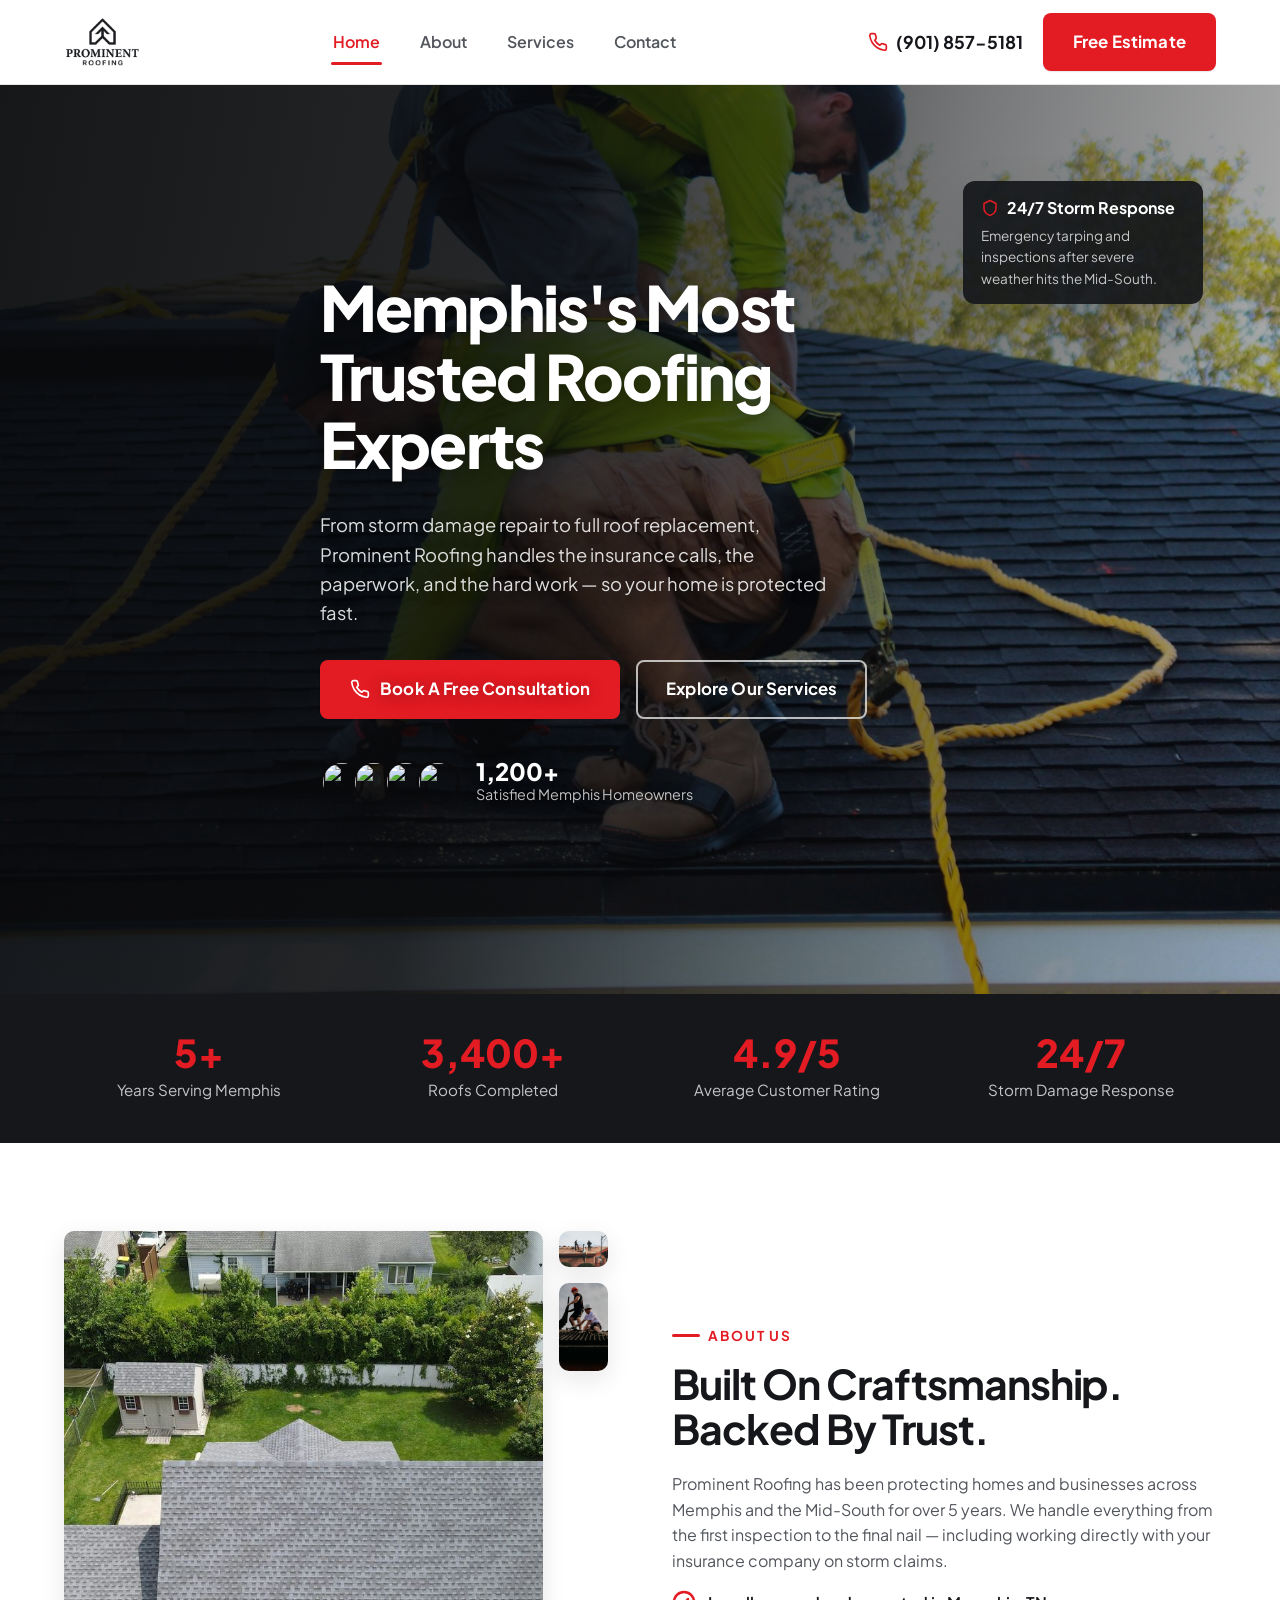
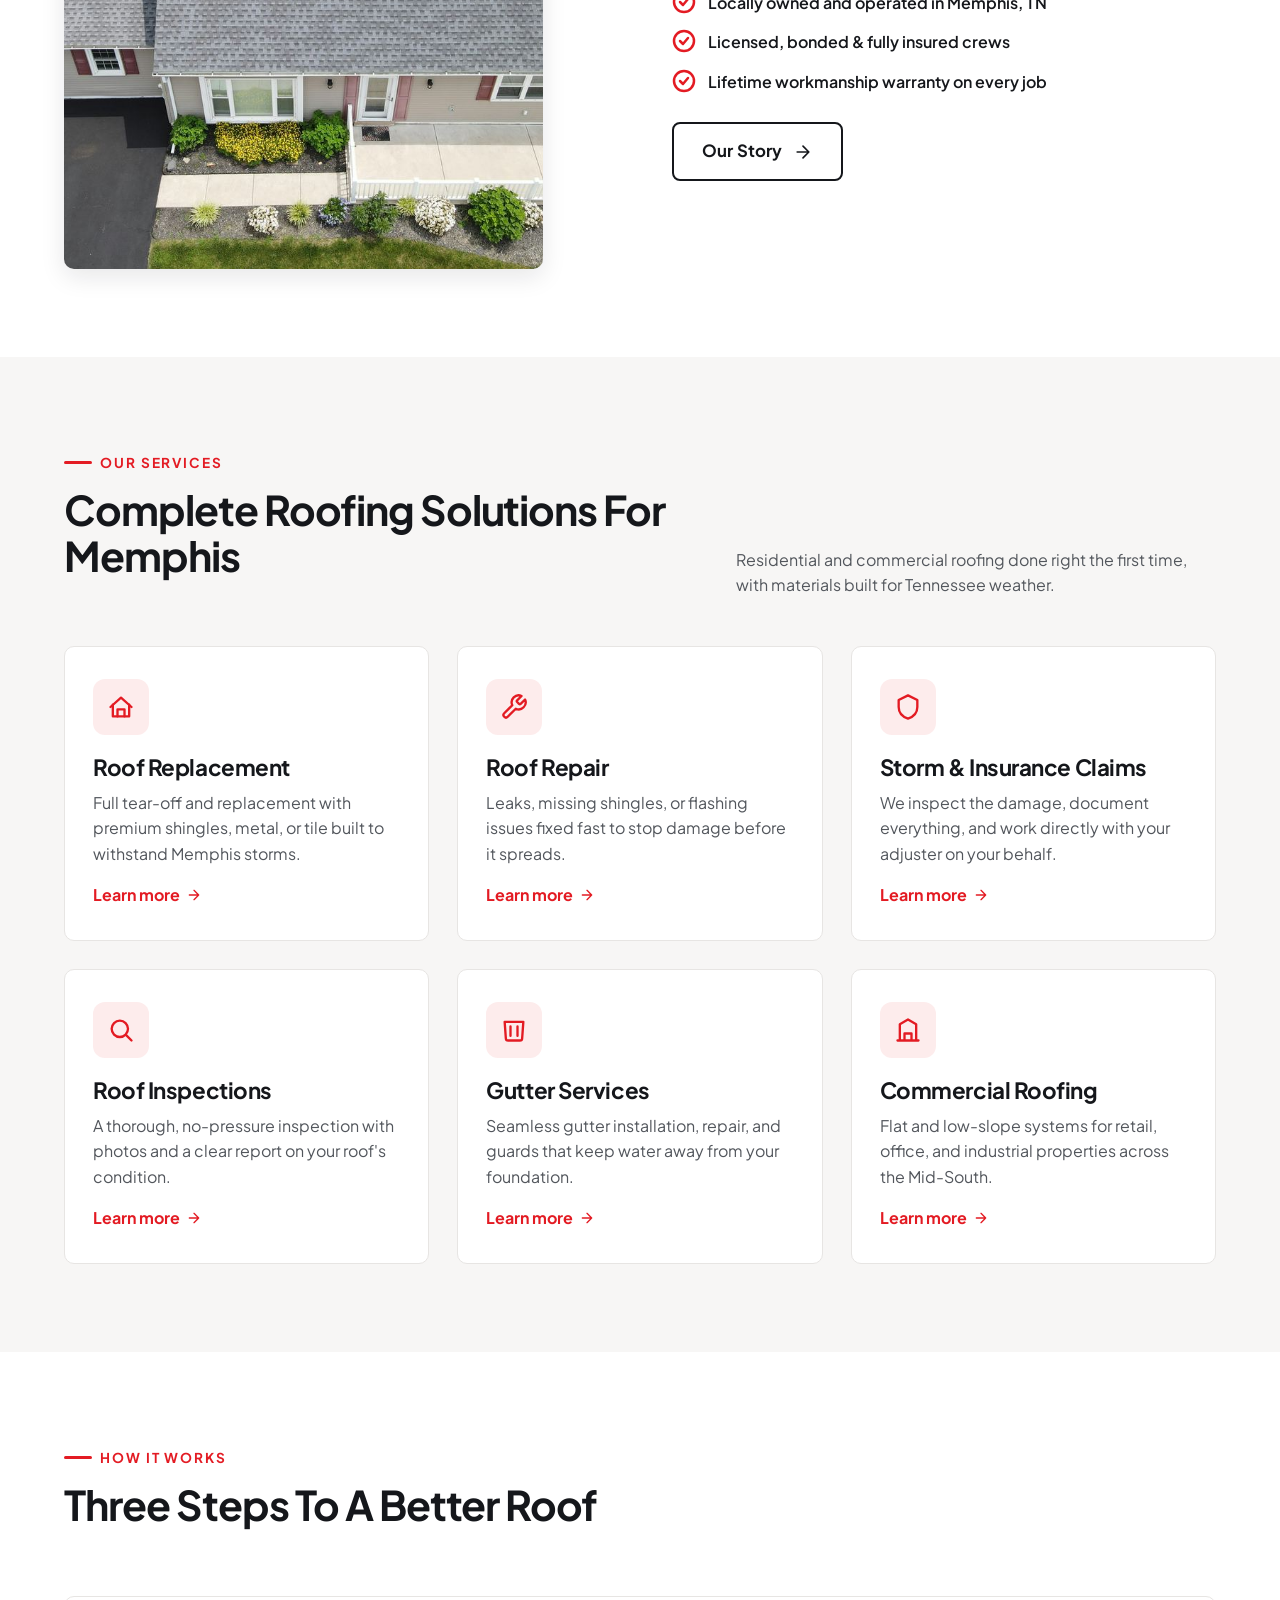
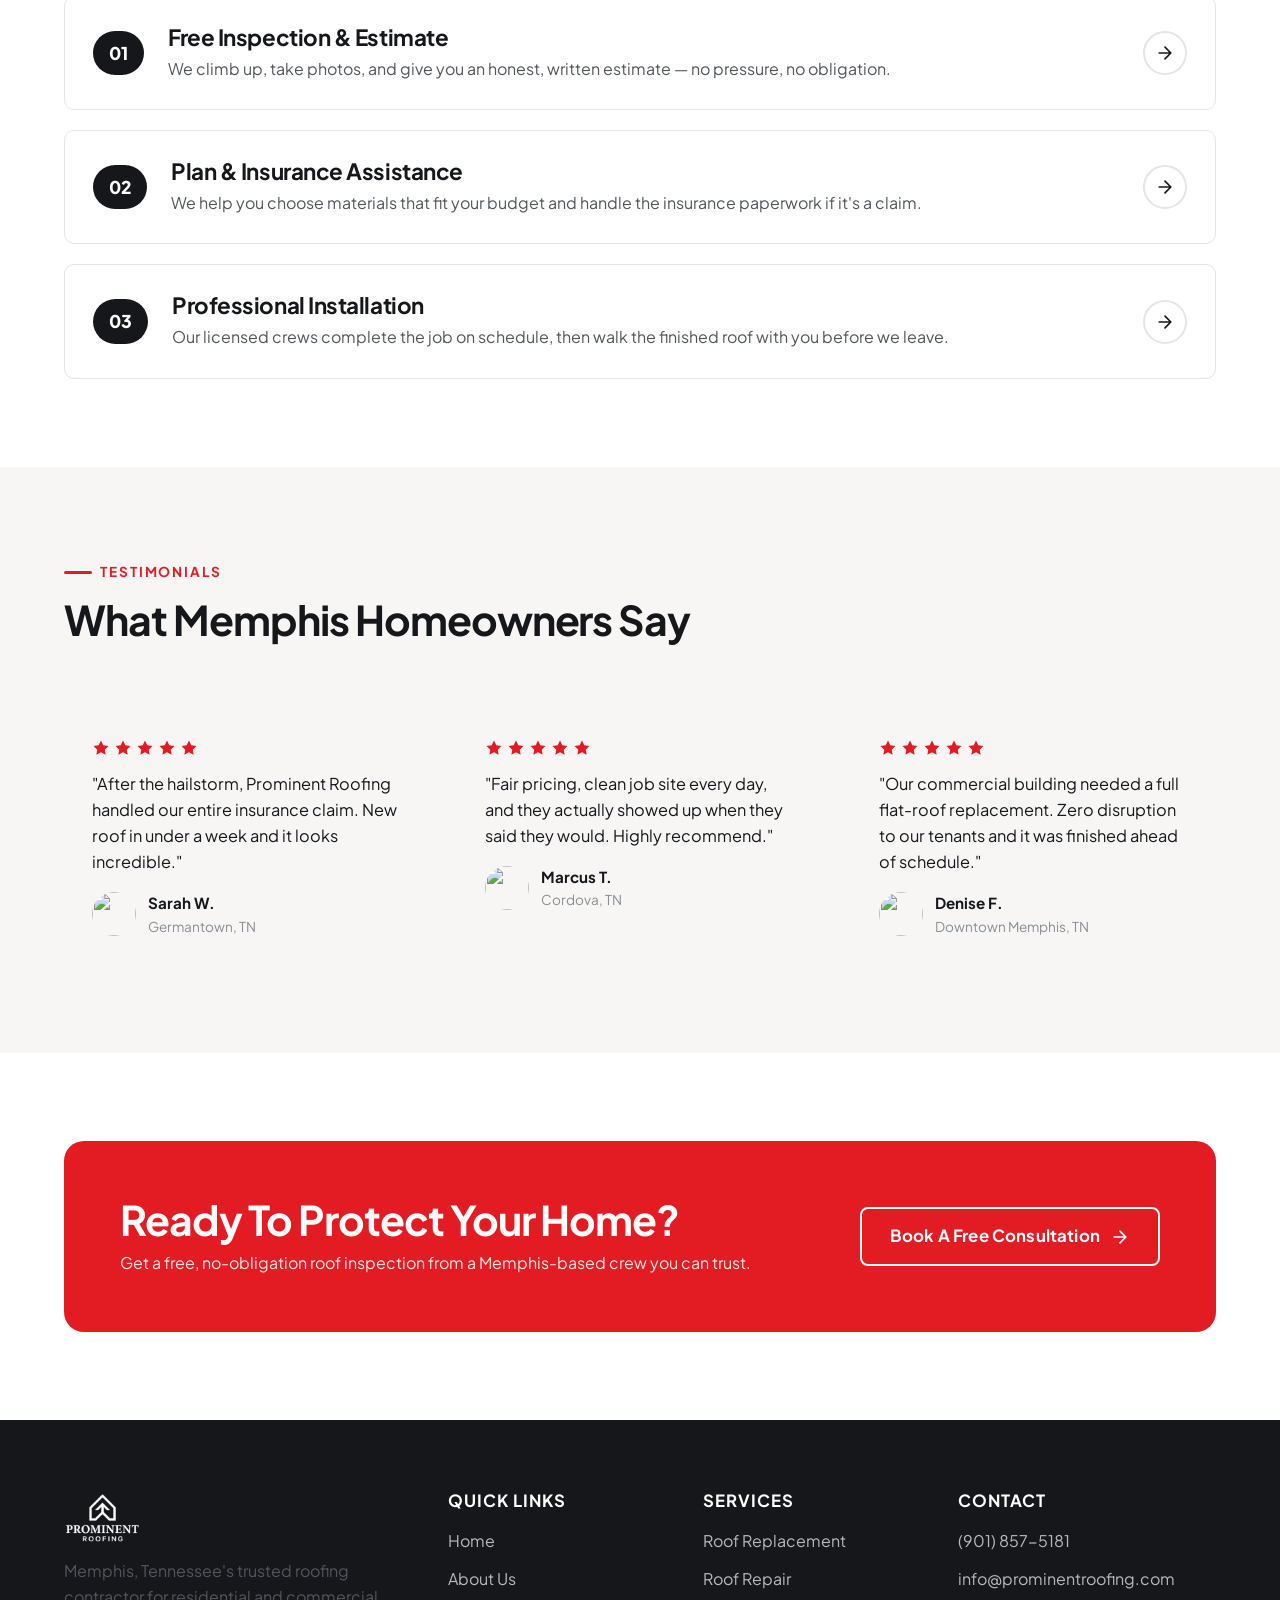
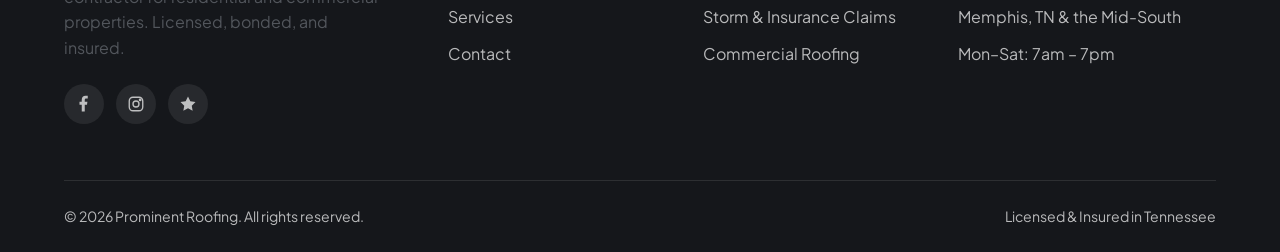
==== site/index.html @ a5242b5a "Use client's real logo; update years-in-business to 5 - Replace the placeholder SVG+text lockup with" ====
<!DOCTYPE html>
<html lang="en">
<head>
<meta charset="UTF-8">
<meta name="viewport" content="width=device-width, initial-scale=1.0">
<title>Prominent Roofing | Memphis, TN Roofing Contractor</title>
<meta name="description" content="Prominent Roofing is Memphis, Tennessee's trusted roofing contractor for residential and commercial roof replacement, repair, storm damage and inspections.">
<link rel="stylesheet" href="css/style.css">
</head>
<body>
<!--
  HOME PAGE
  See "site-editing-guide.html" (included in this zip) for a plain-English
  cheat sheet on how to edit this file. Quick orientation:
    - HEADER (below): logo, nav menu, phone number, "Free Estimate" button
    - HERO: big red-background section with the main headline
    - Then: stats, About preview, Services grid, process steps,
      testimonials, red CTA banner, footer (bottom of file)
  Phone number (901) 857-5181 appears twice in this file - use
  Find & Replace All in your editor to change both at once.
-->
<a class="skip-link" href="#main">Skip to content</a>

<header class="site-header">
  <div class="container header-inner">
    <a href="index.html" class="logo" aria-label="Prominent Roofing home">
      <img src="images/logo-black.png" alt="Prominent Roofing" class="logo-img">
    </a>

    <nav class="main-nav" aria-label="Primary">
      <a href="index.html" class="active">Home</a>
      <a href="about.html">About</a>
      <a href="services.html">Services</a>
      <a href="contact.html">Contact</a>
    </nav>

    <div class="header-cta">
      <a class="header-phone" href="tel:19018575181">
        <svg viewBox="0 0 24 24" fill="none" stroke="currentColor" stroke-width="2" stroke-linecap="round" stroke-linejoin="round" aria-hidden="true"><path d="M22 16.92v3a2 2 0 0 1-2.18 2 19.79 19.79 0 0 1-8.63-3.07 19.5 19.5 0 0 1-6-6 19.79 19.79 0 0 1-3.07-8.67A2 2 0 0 1 4.11 2h3a2 2 0 0 1 2 1.72c.12.9.35 1.79.68 2.63a2 2 0 0 1-.45 2.11L8.09 9.91a16 16 0 0 0 6 6l1.45-1.25a2 2 0 0 1 2.11-.45c.84.33 1.73.56 2.63.68A2 2 0 0 1 22 16.92z"/></svg>
        <span>(901) 857-5181</span>
      </a>
      <a href="contact.html" class="btn btn-primary">Free Estimate</a>
      <button class="nav-toggle" aria-label="Toggle menu" aria-expanded="false">
        <svg viewBox="0 0 24 24" fill="none" stroke="currentColor" stroke-width="2" stroke-linecap="round" stroke-linejoin="round" aria-hidden="true"><line x1="3" y1="6" x2="21" y2="6"/><line x1="3" y1="12" x2="21" y2="12"/><line x1="3" y1="18" x2="21" y2="18"/></svg>
      </button>
    </div>
  </div>

  <nav class="mobile-nav" aria-label="Mobile">
    <a href="index.html" class="active">Home</a>
    <a href="about.html">About</a>
    <a href="services.html">Services</a>
    <a href="contact.html">Contact</a>
    <a href="tel:19018575181" class="btn btn-outline btn-block">Call (901) 857-5181</a>
    <a href="contact.html" class="btn btn-primary btn-block">Free Estimate</a>
  </nav>
</header>

<main id="main">

  <!-- HERO: main headline + subtext + 2 buttons + trust stat -->
  <section class="hero">
    <div class="hero-media">
      <img src="images/hero-roof-install.jpg" alt="Roofing crew installing new asphalt shingles on a Memphis home" fetchpriority="high">
    </div>
    <div class="container">
      <div class="hero-content">
        <h1>Memphis's Most Trusted Roofing Experts</h1>
        <p class="lead">From storm damage repair to full roof replacement, Prominent Roofing handles the insurance calls, the paperwork, and the hard work &mdash; so your home is protected fast.</p>
        <div class="hero-actions">
          <a href="contact.html" class="btn btn-primary">
            <svg viewBox="0 0 24 24" fill="none" stroke="currentColor" stroke-width="2" stroke-linecap="round" stroke-linejoin="round" aria-hidden="true"><path d="M22 16.92v3a2 2 0 0 1-2.18 2 19.79 19.79 0 0 1-8.63-3.07 19.5 19.5 0 0 1-6-6 19.79 19.79 0 0 1-3.07-8.67A2 2 0 0 1 4.11 2h3a2 2 0 0 1 2 1.72c.12.9.35 1.79.68 2.63a2 2 0 0 1-.45 2.11L8.09 9.91a16 16 0 0 0 6 6l1.45-1.25a2 2 0 0 1 2.11-.45c.84.33 1.73.56 2.63.68A2 2 0 0 1 22 16.92z"/></svg>
            Book A Free Consultation
          </a>
          <a href="services.html" class="btn btn-outline-light">Explore Our Services</a>
        </div>
        <div class="hero-trust">
          <div class="avatars">
            <img src="https://ui-avatars.com/api/?name=J+R&background=E31B23&color=fff&bold=true&size=88" alt="">
            <img src="https://ui-avatars.com/api/?name=A+M&background=15171B&color=fff&bold=true&size=88" alt="">
            <img src="https://ui-avatars.com/api/?name=T+B&background=52565C&color=fff&bold=true&size=88" alt="">
            <img src="https://ui-avatars.com/api/?name=K+L&background=8A8E94&color=fff&bold=true&size=88" alt="">
          </div>
          <div>
            <div class="stat-number">1,200+</div>
            <div class="stat-label">Satisfied Memphis Homeowners</div>
          </div>
        </div>
      </div>
    </div>

    <div class="hero-badge">
      <div class="badge-title">
        <svg viewBox="0 0 24 24" fill="none" stroke="currentColor" stroke-width="2" stroke-linecap="round" stroke-linejoin="round" aria-hidden="true"><path d="M12 2l8 4v6c0 5-3.4 8.4-8 10-4.6-1.6-8-5-8-10V6l8-4z"/></svg>
        24/7 Storm Response
      </div>
      <p>Emergency tarping and inspections after severe weather hits the Mid-South.</p>
    </div>
  </section>

  <!-- STAT BAR: the 4 big numbers (5+, 3,400+, 4.9/5, 24/7) -->
  <div class="stat-bar">
    <div class="container stat-grid">
      <div>
        <div class="stat-number">5+</div>
        <div class="stat-label">Years Serving Memphis</div>
      </div>
      <div>
        <div class="stat-number">3,400+</div>
        <div class="stat-label">Roofs Completed</div>
      </div>
      <div>
        <div class="stat-number">4.9/5</div>
        <div class="stat-label">Average Customer Rating</div>
      </div>
      <div>
        <div class="stat-number">24/7</div>
        <div class="stat-label">Storm Damage Response</div>
      </div>
    </div>
  </div>

  <!-- ABOUT PREVIEW: photo collage + "Built On Craftsmanship" text -->
  <section>
    <div class="container split">
      <div class="split-media">
        <div class="gallery-collage">
          <div class="tall">
            <img src="images/about-completed-roof.jpg" alt="Aerial view of a completed roof replacement on a Memphis home" loading="lazy">
          </div>
          <div class="stack">
            <div style="aspect-ratio:4/3;">
              <img src="images/about-crew.jpg" alt="Prominent Roofing crew working on a residential roof" loading="lazy">
            </div>
            <div style="aspect-ratio:4/3;">
              <img src="images/about-craftsmanship.jpg" alt="Roofer hand-nailing shingles during installation" loading="lazy">
            </div>
          </div>
        </div>
      </div>
      <div>
        <div class="eyebrow">About Us</div>
        <h2>Built On Craftsmanship. Backed By Trust.</h2>
        <p>Prominent Roofing has been protecting homes and businesses across Memphis and the Mid-South for over 5 years. We handle everything from the first inspection to the final nail &mdash; including working directly with your insurance company on storm claims.</p>
        <ul class="check-list">
          <li>
            <svg viewBox="0 0 24 24" fill="none" stroke="currentColor" stroke-width="2.5" stroke-linecap="round" stroke-linejoin="round" aria-hidden="true"><circle cx="12" cy="12" r="10"/><path d="M8 12l3 3 5-6"/></svg>
            Locally owned and operated in Memphis, TN
          </li>
          <li>
            <svg viewBox="0 0 24 24" fill="none" stroke="currentColor" stroke-width="2.5" stroke-linecap="round" stroke-linejoin="round" aria-hidden="true"><circle cx="12" cy="12" r="10"/><path d="M8 12l3 3 5-6"/></svg>
            Licensed, bonded &amp; fully insured crews
          </li>
          <li>
            <svg viewBox="0 0 24 24" fill="none" stroke="currentColor" stroke-width="2.5" stroke-linecap="round" stroke-linejoin="round" aria-hidden="true"><circle cx="12" cy="12" r="10"/><path d="M8 12l3 3 5-6"/></svg>
            Lifetime workmanship warranty on every job
          </li>
        </ul>
        <a href="about.html" class="btn btn-outline">
          Our Story
          <svg viewBox="0 0 24 24" fill="none" stroke="currentColor" stroke-width="2" stroke-linecap="round" stroke-linejoin="round" aria-hidden="true"><path d="M5 12h14M12 5l7 7-7 7"/></svg>
        </a>
      </div>
    </div>
  </section>

  <!-- SERVICES: the 6 service cards (Roof Replacement, Repair, etc) -->
  <section class="section-bg" style="background:var(--color-bg-soft);">
    <div class="container">
      <div class="section-head">
        <div>
          <div class="eyebrow">Our Services</div>
          <h2>Complete Roofing Solutions For Memphis</h2>
        </div>
        <p class="lead">Residential and commercial roofing done right the first time, with materials built for Tennessee weather.</p>
      </div>

      <div class="card-grid">
        <div class="service-card">
          <div class="service-icon">
            <svg viewBox="0 0 24 24" fill="none" stroke="currentColor" stroke-width="2" stroke-linecap="round" stroke-linejoin="round" aria-hidden="true"><path d="M3 12l9-8 9 8"/><path d="M5 10v10h14V10"/><path d="M9 20v-6h6v6"/></svg>
          </div>
          <h3>Roof Replacement</h3>
          <p>Full tear-off and replacement with premium shingles, metal, or tile built to withstand Memphis storms.</p>
          <a href="services.html#roof-replacement" class="service-link">Learn more <svg viewBox="0 0 24 24" fill="none" stroke="currentColor" stroke-width="2" stroke-linecap="round" stroke-linejoin="round" aria-hidden="true"><path d="M5 12h14M12 5l7 7-7 7"/></svg></a>
        </div>

        <div class="service-card">
          <div class="service-icon">
            <svg viewBox="0 0 24 24" fill="none" stroke="currentColor" stroke-width="2" stroke-linecap="round" stroke-linejoin="round" aria-hidden="true"><path d="M14.7 6.3a1 1 0 0 0 0 1.4l1.6 1.6a1 1 0 0 0 1.4 0l3.77-3.77a6 6 0 0 1-7.94 7.94l-6.91 6.91a2.12 2.12 0 0 1-3-3l6.91-6.91a6 6 0 0 1 7.94-7.94l-3.76 3.76z"/></svg>
          </div>
          <h3>Roof Repair</h3>
          <p>Leaks, missing shingles, or flashing issues fixed fast to stop damage before it spreads.</p>
          <a href="services.html#roof-repair" class="service-link">Learn more <svg viewBox="0 0 24 24" fill="none" stroke="currentColor" stroke-width="2" stroke-linecap="round" stroke-linejoin="round" aria-hidden="true"><path d="M5 12h14M12 5l7 7-7 7"/></svg></a>
        </div>

        <div class="service-card">
          <div class="service-icon">
            <svg viewBox="0 0 24 24" fill="none" stroke="currentColor" stroke-width="2" stroke-linecap="round" stroke-linejoin="round" aria-hidden="true"><path d="M12 2l8 4v6c0 5-3.4 8.4-8 10-4.6-1.6-8-5-8-10V6l8-4z"/></svg>
          </div>
          <h3>Storm &amp; Insurance Claims</h3>
          <p>We inspect the damage, document everything, and work directly with your adjuster on your behalf.</p>
          <a href="services.html#storm-insurance" class="service-link">Learn more <svg viewBox="0 0 24 24" fill="none" stroke="currentColor" stroke-width="2" stroke-linecap="round" stroke-linejoin="round" aria-hidden="true"><path d="M5 12h14M12 5l7 7-7 7"/></svg></a>
        </div>

        <div class="service-card">
          <div class="service-icon">
            <svg viewBox="0 0 24 24" fill="none" stroke="currentColor" stroke-width="2" stroke-linecap="round" stroke-linejoin="round" aria-hidden="true"><circle cx="11" cy="11" r="7"/><path d="M21 21l-4.35-4.35"/></svg>
          </div>
          <h3>Roof Inspections</h3>
          <p>A thorough, no-pressure inspection with photos and a clear report on your roof's condition.</p>
          <a href="services.html#inspections" class="service-link">Learn more <svg viewBox="0 0 24 24" fill="none" stroke="currentColor" stroke-width="2" stroke-linecap="round" stroke-linejoin="round" aria-hidden="true"><path d="M5 12h14M12 5l7 7-7 7"/></svg></a>
        </div>

        <div class="service-card">
          <div class="service-icon">
            <svg viewBox="0 0 24 24" fill="none" stroke="currentColor" stroke-width="2" stroke-linecap="round" stroke-linejoin="round" aria-hidden="true"><path d="M4 5h16M4 5l1 14a2 2 0 0 0 2 2h10a2 2 0 0 0 2-2l1-14M9 9v8M15 9v8"/></svg>
          </div>
          <h3>Gutter Services</h3>
          <p>Seamless gutter installation, repair, and guards that keep water away from your foundation.</p>
          <a href="services.html#gutters" class="service-link">Learn more <svg viewBox="0 0 24 24" fill="none" stroke="currentColor" stroke-width="2" stroke-linecap="round" stroke-linejoin="round" aria-hidden="true"><path d="M5 12h14M12 5l7 7-7 7"/></svg></a>
        </div>

        <div class="service-card">
          <div class="service-icon">
            <svg viewBox="0 0 24 24" fill="none" stroke="currentColor" stroke-width="2" stroke-linecap="round" stroke-linejoin="round" aria-hidden="true"><path d="M3 21h18M5 21V7l7-4 7 4v14M9 21v-6h6v6"/></svg>
          </div>
          <h3>Commercial Roofing</h3>
          <p>Flat and low-slope systems for retail, office, and industrial properties across the Mid-South.</p>
          <a href="services.html#commercial" class="service-link">Learn more <svg viewBox="0 0 24 24" fill="none" stroke="currentColor" stroke-width="2" stroke-linecap="round" stroke-linejoin="round" aria-hidden="true"><path d="M5 12h14M12 5l7 7-7 7"/></svg></a>
        </div>
      </div>
    </div>
  </section>

  <!-- HOW IT WORKS: the 3 numbered steps -->
  <section>
    <div class="container">
      <div class="section-head">
        <div>
          <div class="eyebrow">How It Works</div>
          <h2>Three Steps To A Better Roof</h2>
        </div>
      </div>
      <div class="process-list">
        <div class="process-row">
          <div class="process-num">01</div>
          <div>
            <h3>Free Inspection &amp; Estimate</h3>
            <p>We climb up, take photos, and give you an honest, written estimate &mdash; no pressure, no obligation.</p>
          </div>
          <div class="process-arrow">
            <svg viewBox="0 0 24 24" fill="none" stroke="currentColor" stroke-width="2" stroke-linecap="round" stroke-linejoin="round" aria-hidden="true"><path d="M5 12h14M12 5l7 7-7 7"/></svg>
          </div>
        </div>
        <div class="process-row">
          <div class="process-num">02</div>
          <div>
            <h3>Plan &amp; Insurance Assistance</h3>
            <p>We help you choose materials that fit your budget and handle the insurance paperwork if it's a claim.</p>
          </div>
          <div class="process-arrow">
            <svg viewBox="0 0 24 24" fill="none" stroke="currentColor" stroke-width="2" stroke-linecap="round" stroke-linejoin="round" aria-hidden="true"><path d="M5 12h14M12 5l7 7-7 7"/></svg>
          </div>
        </div>
        <div class="process-row">
          <div class="process-num">03</div>
          <div>
            <h3>Professional Installation</h3>
            <p>Our licensed crews complete the job on schedule, then walk the finished roof with you before we leave.</p>
          </div>
          <div class="process-arrow">
            <svg viewBox="0 0 24 24" fill="none" stroke="currentColor" stroke-width="2" stroke-linecap="round" stroke-linejoin="round" aria-hidden="true"><path d="M5 12h14M12 5l7 7-7 7"/></svg>
          </div>
        </div>
      </div>
    </div>
  </section>

  <!-- TESTIMONIALS: the 3 customer review cards -->
  <section style="background:var(--color-bg-soft);">
    <div class="container">
      <div class="section-head">
        <div>
          <div class="eyebrow">Testimonials</div>
          <h2>What Memphis Homeowners Say</h2>
        </div>
      </div>
      <div class="testimonial-grid">
        <div class="testimonial-card">
          <div class="stars">
            <svg viewBox="0 0 24 24" fill="currentColor" aria-hidden="true"><path d="M12 2l3.1 6.3 6.9 1-5 4.9 1.2 6.8L12 17.8 5.8 21l1.2-6.8-5-4.9 6.9-1L12 2z"/></svg>
            <svg viewBox="0 0 24 24" fill="currentColor" aria-hidden="true"><path d="M12 2l3.1 6.3 6.9 1-5 4.9 1.2 6.8L12 17.8 5.8 21l1.2-6.8-5-4.9 6.9-1L12 2z"/></svg>
            <svg viewBox="0 0 24 24" fill="currentColor" aria-hidden="true"><path d="M12 2l3.1 6.3 6.9 1-5 4.9 1.2 6.8L12 17.8 5.8 21l1.2-6.8-5-4.9 6.9-1L12 2z"/></svg>
            <svg viewBox="0 0 24 24" fill="currentColor" aria-hidden="true"><path d="M12 2l3.1 6.3 6.9 1-5 4.9 1.2 6.8L12 17.8 5.8 21l1.2-6.8-5-4.9 6.9-1L12 2z"/></svg>
            <svg viewBox="0 0 24 24" fill="currentColor" aria-hidden="true"><path d="M12 2l3.1 6.3 6.9 1-5 4.9 1.2 6.8L12 17.8 5.8 21l1.2-6.8-5-4.9 6.9-1L12 2z"/></svg>
          </div>
          <p class="quote">"After the hailstorm, Prominent Roofing handled our entire insurance claim. New roof in under a week and it looks incredible."</p>
          <div class="testimonial-person">
            <img src="https://ui-avatars.com/api/?name=Sarah+W&background=15171B&color=fff" alt="">
            <div>
              <div class="name">Sarah W.</div>
              <div class="loc">Germantown, TN</div>
            </div>
          </div>
        </div>
        <div class="testimonial-card">
          <div class="stars">
            <svg viewBox="0 0 24 24" fill="currentColor" aria-hidden="true"><path d="M12 2l3.1 6.3 6.9 1-5 4.9 1.2 6.8L12 17.8 5.8 21l1.2-6.8-5-4.9 6.9-1L12 2z"/></svg>
            <svg viewBox="0 0 24 24" fill="currentColor" aria-hidden="true"><path d="M12 2l3.1 6.3 6.9 1-5 4.9 1.2 6.8L12 17.8 5.8 21l1.2-6.8-5-4.9 6.9-1L12 2z"/></svg>
            <svg viewBox="0 0 24 24" fill="currentColor" aria-hidden="true"><path d="M12 2l3.1 6.3 6.9 1-5 4.9 1.2 6.8L12 17.8 5.8 21l1.2-6.8-5-4.9 6.9-1L12 2z"/></svg>
            <svg viewBox="0 0 24 24" fill="currentColor" aria-hidden="true"><path d="M12 2l3.1 6.3 6.9 1-5 4.9 1.2 6.8L12 17.8 5.8 21l1.2-6.8-5-4.9 6.9-1L12 2z"/></svg>
            <svg viewBox="0 0 24 24" fill="currentColor" aria-hidden="true"><path d="M12 2l3.1 6.3 6.9 1-5 4.9 1.2 6.8L12 17.8 5.8 21l1.2-6.8-5-4.9 6.9-1L12 2z"/></svg>
          </div>
          <p class="quote">"Fair pricing, clean job site every day, and they actually showed up when they said they would. Highly recommend."</p>
          <div class="testimonial-person">
            <img src="https://ui-avatars.com/api/?name=Marcus+T&background=E31B23&color=fff" alt="">
            <div>
              <div class="name">Marcus T.</div>
              <div class="loc">Cordova, TN</div>
            </div>
          </div>
        </div>
        <div class="testimonial-card">
          <div class="stars">
            <svg viewBox="0 0 24 24" fill="currentColor" aria-hidden="true"><path d="M12 2l3.1 6.3 6.9 1-5 4.9 1.2 6.8L12 17.8 5.8 21l1.2-6.8-5-4.9 6.9-1L12 2z"/></svg>
            <svg viewBox="0 0 24 24" fill="currentColor" aria-hidden="true"><path d="M12 2l3.1 6.3 6.9 1-5 4.9 1.2 6.8L12 17.8 5.8 21l1.2-6.8-5-4.9 6.9-1L12 2z"/></svg>
            <svg viewBox="0 0 24 24" fill="currentColor" aria-hidden="true"><path d="M12 2l3.1 6.3 6.9 1-5 4.9 1.2 6.8L12 17.8 5.8 21l1.2-6.8-5-4.9 6.9-1L12 2z"/></svg>
            <svg viewBox="0 0 24 24" fill="currentColor" aria-hidden="true"><path d="M12 2l3.1 6.3 6.9 1-5 4.9 1.2 6.8L12 17.8 5.8 21l1.2-6.8-5-4.9 6.9-1L12 2z"/></svg>
            <svg viewBox="0 0 24 24" fill="currentColor" aria-hidden="true"><path d="M12 2l3.1 6.3 6.9 1-5 4.9 1.2 6.8L12 17.8 5.8 21l1.2-6.8-5-4.9 6.9-1L12 2z"/></svg>
          </div>
          <p class="quote">"Our commercial building needed a full flat-roof replacement. Zero disruption to our tenants and it was finished ahead of schedule."</p>
          <div class="testimonial-person">
            <img src="https://ui-avatars.com/api/?name=Denise+F&background=52565C&color=fff" alt="">
            <div>
              <div class="name">Denise F.</div>
              <div class="loc">Downtown Memphis, TN</div>
            </div>
          </div>
        </div>
      </div>
    </div>
  </section>

  <!-- CTA BANNER: red "Ready To Protect Your Home?" banner -->
  <section>
    <div class="container">
      <div class="cta-banner">
        <div>
          <h2>Ready To Protect Your Home?</h2>
          <p>Get a free, no-obligation roof inspection from a Memphis-based crew you can trust.</p>
        </div>
        <a href="contact.html" class="btn btn-outline-light">
          Book A Free Consultation
          <svg viewBox="0 0 24 24" fill="none" stroke="currentColor" stroke-width="2" stroke-linecap="round" stroke-linejoin="round" aria-hidden="true"><path d="M5 12h14M12 5l7 7-7 7"/></svg>
        </a>
      </div>
    </div>
  </section>

</main>

<footer class="site-footer">
  <div class="container">
    <div class="footer-grid">
      <div class="footer-col">
        <a href="index.html" class="logo">
          <img src="images/logo-white.png" alt="Prominent Roofing" class="logo-img">
        </a>
        <p style="max-width:320px;">Memphis, Tennessee's trusted roofing contractor for residential and commercial properties. Licensed, bonded, and insured.</p>
        <div class="social-row">
          <a href="#" aria-label="Facebook"><svg viewBox="0 0 24 24" fill="currentColor" aria-hidden="true"><path d="M13 22v-9h3l.5-4H13V6.5c0-1.2.3-2 2-2h2V1.1C16.6 1 15.4 1 14 1c-3 0-5 1.8-5 5.2V9H6v4h3v9h4z"/></svg></a>
          <a href="#" aria-label="Instagram"><svg viewBox="0 0 24 24" fill="none" stroke="currentColor" stroke-width="1.8" aria-hidden="true"><rect x="3" y="3" width="18" height="18" rx="5"/><circle cx="12" cy="12" r="4"/><circle cx="17.5" cy="6.5" r="1"/></svg></a>
          <a href="#" aria-label="Google Reviews"><svg viewBox="0 0 24 24" fill="currentColor" aria-hidden="true"><path d="M12 2l3.1 6.3 6.9 1-5 4.9 1.2 6.8L12 17.8 5.8 21l1.2-6.8-5-4.9 6.9-1L12 2z"/></svg></a>
        </div>
      </div>
      <div class="footer-col">
        <h4>Quick Links</h4>
        <ul>
          <li><a href="index.html">Home</a></li>
          <li><a href="about.html">About Us</a></li>
          <li><a href="services.html">Services</a></li>
          <li><a href="contact.html">Contact</a></li>
        </ul>
      </div>
      <div class="footer-col">
        <h4>Services</h4>
        <ul>
          <li><a href="services.html#roof-replacement">Roof Replacement</a></li>
          <li><a href="services.html#roof-repair">Roof Repair</a></li>
          <li><a href="services.html#storm-insurance">Storm &amp; Insurance Claims</a></li>
          <li><a href="services.html#commercial">Commercial Roofing</a></li>
        </ul>
      </div>
      <div class="footer-col">
        <h4>Contact</h4>
        <ul>
          <li><a href="tel:19018575181">(901) 857-5181</a></li>
          <li><a href="mailto:info@prominentroofing.com">info@prominentroofing.com</a></li>
          <li>Memphis, TN &amp; the Mid-South</li>
          <li>Mon&ndash;Sat: 7am &ndash; 7pm</li>
        </ul>
      </div>
    </div>
    <div class="footer-bottom">
      <span>&copy; 2026 Prominent Roofing. All rights reserved.</span>
      <span>Licensed &amp; Insured in Tennessee</span>
    </div>
  </div>
</footer>

<script src="js/main.js"></script>
</body>
</html>
---- site/css/style.css ----
@import url('https://fonts.googleapis.com/css2?family=Plus+Jakarta+Sans:ital,wght@0,400;0,500;0,600;0,700;0,800;1,600&display=swap');

/* ==========================================================
   EDIT ME: SITE-WIDE COLORS
   Change a value below and it updates EVERYWHERE on the site
   at once (buttons, links, headings, footer, etc).
   Colors are 6-character codes, e.g. #E31B23 = red.
   Google "hex color picker" if you want to find a new code.
   ========================================================== */
:root {
  --color-primary: #E31B23;       /* Main red - buttons, links, accents */
  --color-primary-dark: #B3141B;  /* Darker red - button hover state */
  --color-primary-light: #FDECEC; /* Pale red - icon backgrounds */
  --color-ink: #15171B;           /* Main dark text / footer background */
  --color-ink-soft: #52565C;      /* Lighter gray body text */
  --color-ink-faint: #8A8E94;     /* Faintest gray text (small labels) */
  --color-bg: #FFFFFF;            /* Page background (white) */
  --color-bg-soft: #F7F6F5;       /* Light gray section background */
  --color-bg-dark: #15171B;       /* Footer background */
  --color-border: #E7E5E3;        /* Thin lines around cards/sections */

  /* EDIT ME: SITE-WIDE FONT
     To change the font, swap the name below AND update the
     Google Fonts link at the very top of this file to match. */
  --font-display: 'Plus Jakarta Sans', sans-serif;
  --font-body: 'Plus Jakarta Sans', sans-serif;

  --container: 1200px;
  --radius: 10px;
  --shadow-sm: 0 1px 2px rgba(21,23,27,0.06), 0 1px 1px rgba(21,23,27,0.04);
  --shadow-md: 0 8px 24px rgba(21,23,27,0.10);
  --shadow-lg: 0 20px 48px rgba(21,23,27,0.16);
}

* { box-sizing: border-box; }
html { scroll-behavior: smooth; }

@media (prefers-reduced-motion: reduce) {
  html { scroll-behavior: auto; }
  *, *::before, *::after { animation-duration: 0.001ms !important; transition-duration: 0.001ms !important; }
}

body {
  margin: 0;
  font-family: var(--font-body);
  color: var(--color-ink);
  background: var(--color-bg);
  font-size: 16px;
  line-height: 1.6;
  -webkit-font-smoothing: antialiased;
}

img { max-width: 100%; display: block; }

a { color: inherit; text-decoration: none; }

h1, h2, h3, h4 {
  font-family: var(--font-display);
  font-weight: 700;
  line-height: 1.1;
  margin: 0 0 0.5em;
  letter-spacing: -0.02em;
}

h1 { font-size: clamp(2.4rem, 5vw, 3.9rem); font-weight: 800; letter-spacing: -0.03em; }
h2 { font-size: clamp(1.9rem, 3.2vw, 2.6rem); letter-spacing: -0.025em; }
h3 { font-size: clamp(1.2rem, 1.8vw, 1.4rem); }

p { margin: 0 0 1em; color: var(--color-ink-soft); }

.container {
  max-width: var(--container);
  margin: 0 auto;
  padding: 0 24px;
}

.eyebrow {
  display: inline-flex;
  align-items: center;
  gap: 8px;
  font-family: var(--font-display);
  font-weight: 700;
  text-transform: uppercase;
  letter-spacing: 0.14em;
  font-size: 0.85rem;
  color: var(--color-primary);
  margin-bottom: 14px;
}
.eyebrow::before {
  content: '';
  width: 28px;
  height: 3px;
  background: var(--color-primary);
  border-radius: 2px;
}

section { padding: 88px 0; }
@media (max-width: 760px) { section { padding: 60px 0; } }

/* ---------- Buttons ---------- */
.btn {
  display: inline-flex;
  align-items: center;
  justify-content: center;
  gap: 10px;
  font-family: var(--font-display);
  font-weight: 700;
  font-size: 1.05rem;
  letter-spacing: 0.01em;
  padding: 14px 28px;
  border-radius: 8px;
  border: 2px solid transparent;
  cursor: pointer;
  transition: transform 180ms ease, box-shadow 180ms ease, background-color 180ms ease, color 180ms ease, border-color 180ms ease;
  min-height: 48px;
  touch-action: manipulation;
}
.btn:focus-visible { outline: 3px solid #14171b; outline-offset: 2px; }
.btn svg { width: 20px; height: 20px; flex-shrink: 0; }

.btn-primary {
  background: var(--color-primary);
  color: #fff;
  box-shadow: var(--shadow-sm);
}
.btn-primary:hover { background: var(--color-primary-dark); box-shadow: var(--shadow-md); transform: translateY(-1px); }

.btn-outline {
  background: transparent;
  border-color: var(--color-ink);
  color: var(--color-ink);
}
.btn-outline:hover { background: var(--color-ink); color: #fff; }

.btn-outline-light {
  background: transparent;
  border-color: rgba(255,255,255,0.7);
  color: #fff;
}
.btn-outline-light:hover { background: #fff; color: var(--color-ink); border-color: #fff; }

.btn-block { width: 100%; }

/* ---------- Header ---------- */
.site-header {
  position: sticky;
  top: 0;
  z-index: 100;
  background: rgba(255,255,255,0.96);
  backdrop-filter: saturate(180%) blur(8px);
  border-bottom: 1px solid var(--color-border);
}
.header-inner {
  display: flex;
  align-items: center;
  justify-content: space-between;
  gap: 24px;
  height: 84px;
}

.logo {
  display: flex;
  align-items: center;
  white-space: nowrap;
}
.logo-img {
  height: 52px;
  width: auto;
  display: block;
}

.main-nav { display: flex; align-items: center; gap: 36px; }
.main-nav a {
  font-weight: 600;
  font-size: 1rem;
  color: var(--color-ink-soft);
  position: relative;
  padding: 6px 2px;
  transition: color 180ms ease;
}
.main-nav a:hover { color: var(--color-ink); }
.main-nav a.active { color: var(--color-primary); }
.main-nav a.active::after {
  content: '';
  position: absolute;
  left: 0; right: 0; bottom: -4px;
  height: 3px;
  border-radius: 2px;
  background: var(--color-primary);
}

.header-cta { display: flex; align-items: center; gap: 20px; }
.header-phone {
  display: flex;
  align-items: center;
  gap: 8px;
  font-family: var(--font-display);
  font-weight: 700;
  font-size: 1.1rem;
  color: var(--color-ink);
}
.header-phone svg { width: 20px; height: 20px; color: var(--color-primary); }

.nav-toggle {
  display: none;
  background: none;
  border: none;
  cursor: pointer;
  padding: 8px;
  width: 44px;
  height: 44px;
  align-items: center;
  justify-content: center;
}
.nav-toggle svg { width: 26px; height: 26px; }

@media (max-width: 980px) {
  .main-nav { display: none; }
  .header-phone span { display: none; }
  .nav-toggle { display: flex; }
}
@media (max-width: 560px) {
  .header-cta .btn-primary { display: none; }
}

.mobile-nav {
  display: none;
  flex-direction: column;
  background: #fff;
  border-bottom: 1px solid var(--color-border);
  box-shadow: var(--shadow-md);
}
.mobile-nav.open { display: flex; }
.mobile-nav a {
  padding: 16px 24px;
  font-family: var(--font-display);
  font-weight: 700;
  font-size: 1.2rem;
  border-bottom: 1px solid var(--color-border);
  color: var(--color-ink);
}
.mobile-nav a.active { color: var(--color-primary); }
.mobile-nav .btn { margin: 16px 24px; }

/* ---------- Hero ---------- */
.hero {
  position: relative;
  min-height: 640px;
  display: flex;
  align-items: center;
  color: #fff;
  overflow: hidden;
}
.hero-media {
  position: absolute;
  inset: 0;
  z-index: 0;
}
.hero-media img {
  width: 100%;
  height: 100%;
  object-fit: cover;
  object-position: 88% 30%;
}
.hero-media::after {
  content: '';
  position: absolute;
  inset: 0;
  background: linear-gradient(100deg, rgba(8,9,11,0.94) 0%, rgba(8,9,11,0.88) 38%, rgba(8,9,11,0.55) 68%, rgba(8,9,11,0.28) 100%);
}
.hero-content { position: relative; z-index: 1; max-width: 640px; padding: 100px 0; text-shadow: 0 2px 16px rgba(0,0,0,0.35); }
.hero-content p.lead { color: rgba(255,255,255,0.86); font-size: 1.15rem; max-width: 520px; }
.hero-actions { display: flex; gap: 16px; flex-wrap: wrap; margin: 32px 0 40px; }

.hero-trust {
  display: flex;
  align-items: center;
  gap: 16px;
}
.hero-trust .avatars { display: flex; }
.hero-trust .avatars img {
  width: 44px; height: 44px; border-radius: 50%;
  border: 3px solid rgba(10,11,13,0.9);
  margin-left: -12px;
  object-fit: cover;
}
.hero-trust .avatars img:first-child { margin-left: 0; }
.hero-trust .stat-number { font-family: var(--font-display); font-weight: 800; font-size: 1.5rem; line-height: 1; }
.hero-trust .stat-label { font-size: 0.9rem; color: rgba(255,255,255,0.75); }

.hero-badge {
  position: absolute;
  z-index: 1;
  background: rgba(21,23,27,0.92);
  color: #fff;
  border-radius: 12px;
  padding: 14px 18px;
  max-width: 240px;
  box-shadow: var(--shadow-lg);
  top: 96px;
  right: 6%;
}
.hero-badge .badge-title { display: flex; align-items: center; gap: 8px; font-weight: 700; margin-bottom: 4px; }
.hero-badge .badge-title svg { width: 18px; height: 18px; color: var(--color-primary); }
.hero-badge p { font-size: 0.85rem; color: rgba(255,255,255,0.75); margin: 0; }
@media (max-width: 980px) { .hero-badge { display: none; } }

/* ---------- Page hero (interior pages) ---------- */
.page-hero {
  position: relative;
  color: #fff;
  padding: 120px 0 64px;
  overflow: hidden;
}
.page-hero-media { position: absolute; inset: 0; z-index: 0; }
.page-hero-media img { width: 100%; height: 100%; object-fit: cover; }
.page-hero-media::after {
  content: '';
  position: absolute; inset: 0;
  background: linear-gradient(180deg, rgba(10,11,13,0.82) 0%, rgba(10,11,13,0.72) 100%);
}
.page-hero-content { position: relative; z-index: 1; max-width: 720px; }
.breadcrumb {
  display: flex; gap: 8px; align-items: center;
  font-weight: 600; font-size: 0.95rem; color: rgba(255,255,255,0.7);
  margin-bottom: 18px;
}
.breadcrumb a { color: rgba(255,255,255,0.85); }
.breadcrumb a:hover { color: #fff; }

/* ---------- Stat bar ---------- */
.stat-bar {
  background: var(--color-ink);
  color: #fff;
  padding: 40px 0;
}
.stat-grid {
  display: grid;
  grid-template-columns: repeat(4, 1fr);
  gap: 24px;
  text-align: center;
}
.stat-grid .stat-number { font-family: var(--font-display); font-weight: 800; font-size: 2.4rem; color: var(--color-primary); line-height: 1; }
.stat-grid .stat-label { font-size: 0.95rem; color: rgba(255,255,255,0.75); margin-top: 6px; }
@media (max-width: 760px) { .stat-grid { grid-template-columns: repeat(2, 1fr); gap: 32px 16px; } }

/* ---------- About / split section ---------- */
.split {
  display: grid;
  grid-template-columns: 1fr 1fr;
  gap: 64px;
  align-items: center;
}
@media (max-width: 900px) { .split { grid-template-columns: 1fr; gap: 40px; } }
.split.reverse .split-media { order: 2; }

.gallery-collage {
  position: relative;
  display: grid;
  grid-template-columns: 1.2fr 1fr;
  gap: 16px;
}
.gallery-collage img { border-radius: var(--radius); box-shadow: var(--shadow-md); object-fit: cover; width: 100%; height: 100%; }
.gallery-collage .tall { grid-row: span 2; height: 100%; aspect-ratio: 3/4; }
.gallery-collage .stack { display: flex; flex-direction: column; gap: 16px; height: 100%; }
.gallery-collage .stack > div { flex: 1; }

.check-list { list-style: none; margin: 0 0 28px; padding: 0; display: grid; gap: 14px; }
.check-list li { display: flex; align-items: flex-start; gap: 12px; font-weight: 600; color: var(--color-ink); }
.check-list svg {
  width: 24px; height: 24px; flex-shrink: 0;
  color: var(--color-primary);
}

/* ---------- Cards / Services ---------- */
.section-head {
  display: flex;
  align-items: flex-end;
  justify-content: space-between;
  gap: 32px;
  margin-bottom: 48px;
}
.section-head .lead { max-width: 480px; margin: 0; }
@media (max-width: 760px) { .section-head { flex-direction: column; align-items: flex-start; gap: 16px; } }

.card-grid {
  display: grid;
  grid-template-columns: repeat(3, 1fr);
  gap: 28px;
}
@media (max-width: 980px) { .card-grid { grid-template-columns: repeat(2, 1fr); } }
@media (max-width: 640px) { .card-grid { grid-template-columns: 1fr; } }

.card-grid.cols-4 { grid-template-columns: repeat(4, 1fr); }
@media (max-width: 980px) { .card-grid.cols-4 { grid-template-columns: repeat(2, 1fr); } }
@media (max-width: 560px) { .card-grid.cols-4 { grid-template-columns: 1fr; } }

.card-grid.cols-6 { grid-template-columns: repeat(6, 1fr); gap: 16px; }
@media (max-width: 980px) { .card-grid.cols-6 { grid-template-columns: repeat(3, 1fr); } }
@media (max-width: 560px) { .card-grid.cols-6 { grid-template-columns: repeat(2, 1fr); } }

.service-card {
  background: #fff;
  border: 1px solid var(--color-border);
  border-radius: var(--radius);
  padding: 32px 28px;
  transition: box-shadow 200ms ease, transform 200ms ease, border-color 200ms ease;
}
.service-card:hover { box-shadow: var(--shadow-md); transform: translateY(-4px); border-color: transparent; }
.service-icon {
  width: 56px; height: 56px;
  border-radius: 12px;
  background: var(--color-primary-light);
  color: var(--color-primary);
  display: flex; align-items: center; justify-content: center;
  margin-bottom: 20px;
}
.service-icon svg { width: 28px; height: 28px; }
.service-card h3 { margin-bottom: 10px; }
.service-card p { margin-bottom: 16px; }
.service-link { display: inline-flex; align-items: center; gap: 6px; font-weight: 700; color: var(--color-primary); }
.service-link svg { width: 16px; height: 16px; transition: transform 180ms ease; }
.service-card:hover .service-link svg { transform: translateX(4px); }

.service-card.compact { display: flex; flex-direction: column; }

/* numbered process rows (services list style like reference) */
.process-list { display: grid; gap: 20px; }
.process-row {
  display: grid;
  grid-template-columns: auto 1fr auto;
  align-items: center;
  gap: 24px;
  padding: 28px;
  border: 1px solid var(--color-border);
  border-radius: var(--radius);
  transition: border-color 200ms ease, box-shadow 200ms ease;
}
.process-row:hover { border-color: var(--color-primary); box-shadow: var(--shadow-sm); }
.process-num {
  font-family: var(--font-display);
  font-weight: 800;
  font-size: 1.1rem;
  background: var(--color-ink);
  color: #fff;
  border-radius: 999px;
  padding: 8px 16px;
}
.process-row h3 { margin-bottom: 6px; }
.process-row p { margin: 0; }
.process-arrow {
  width: 44px; height: 44px;
  border-radius: 50%;
  border: 2px solid var(--color-border);
  display: flex; align-items: center; justify-content: center;
  color: var(--color-ink);
  transition: background 200ms ease, color 200ms ease, border-color 200ms ease;
}
.process-arrow svg { width: 20px; height: 20px; }
.process-row:hover .process-arrow { background: var(--color-primary); border-color: var(--color-primary); color: #fff; }
@media (max-width: 700px) {
  .process-row { grid-template-columns: auto 1fr; }
  .process-arrow { display: none; }
}

/* ---------- Testimonials ---------- */
.testimonial-grid {
  display: grid;
  grid-template-columns: repeat(3, 1fr);
  gap: 28px;
}
@media (max-width: 980px) { .testimonial-grid { grid-template-columns: 1fr 1fr; } }
@media (max-width: 640px) { .testimonial-grid { grid-template-columns: 1fr; } }
.testimonial-card {
  background: var(--color-bg-soft);
  border-radius: var(--radius);
  padding: 28px;
}
.stars { display: flex; gap: 4px; color: var(--color-primary); margin-bottom: 14px; }
.stars svg { width: 18px; height: 18px; }
.testimonial-card p.quote { color: var(--color-ink); font-size: 1.02rem; }
.testimonial-person { display: flex; align-items: center; gap: 12px; margin-top: 16px; }
.testimonial-person img { width: 44px; height: 44px; border-radius: 50%; object-fit: cover; }
.testimonial-person .name { font-weight: 700; color: var(--color-ink); font-size: 0.95rem; }
.testimonial-person .loc { font-size: 0.85rem; color: var(--color-ink-faint); }

/* ---------- CTA banner ---------- */
.cta-banner {
  background: var(--color-primary);
  color: #fff;
  border-radius: 20px;
  padding: 56px;
  display: flex;
  align-items: center;
  justify-content: space-between;
  gap: 32px;
  flex-wrap: wrap;
}
.cta-banner h2 { color: #fff; margin-bottom: 8px; }
.cta-banner p { color: rgba(255,255,255,0.9); margin: 0; }
.cta-banner .btn-outline-light { border-color: #fff; }

/* ---------- FAQ ---------- */
.faq-list { display: grid; gap: 14px; max-width: 820px; }
.faq-item { border: 1px solid var(--color-border); border-radius: var(--radius); overflow: hidden; }
.faq-question {
  width: 100%;
  display: flex;
  align-items: center;
  justify-content: space-between;
  gap: 16px;
  padding: 20px 24px;
  background: #fff;
  border: none;
  text-align: left;
  font-family: var(--font-display);
  font-weight: 700;
  font-size: 1.1rem;
  cursor: pointer;
  color: var(--color-ink);
}
.faq-question svg { width: 22px; height: 22px; flex-shrink: 0; color: var(--color-primary); transition: transform 220ms ease; }
.faq-item.open .faq-question svg { transform: rotate(45deg); }
.faq-answer {
  max-height: 0;
  overflow: hidden;
  transition: max-height 260ms ease;
  padding: 0 24px;
}
.faq-item.open .faq-answer { padding: 0 24px 22px; }
.faq-answer p { margin: 0; }

/* ---------- Contact ---------- */
.contact-grid { display: grid; grid-template-columns: 1fr 1fr; gap: 56px; align-items: start; }
@media (max-width: 900px) { .contact-grid { grid-template-columns: 1fr; } }

.contact-info-card {
  background: var(--color-ink);
  color: #fff;
  border-radius: 16px;
  padding: 36px;
}
.contact-info-card h3 { color: #fff; }
.contact-row { display: flex; gap: 16px; padding: 18px 0; border-top: 1px solid rgba(255,255,255,0.12); }
.contact-row:first-of-type { border-top: none; }
.contact-row .icon {
  width: 44px; height: 44px; border-radius: 10px;
  background: rgba(227,27,35,0.18);
  color: var(--color-primary);
  display: flex; align-items: center; justify-content: center;
  flex-shrink: 0;
}
.contact-row .icon svg { width: 22px; height: 22px; }
.contact-row .label { font-size: 0.85rem; color: rgba(255,255,255,0.6); margin-bottom: 2px; }
.contact-row .value { font-weight: 700; }
.contact-row a.value:hover { color: var(--color-primary); }

.social-row { display: flex; gap: 12px; margin-top: 24px; }
.social-row a {
  width: 40px; height: 40px; border-radius: 50%;
  background: rgba(255,255,255,0.08);
  display: flex; align-items: center; justify-content: center;
  transition: background 180ms ease;
}
.social-row a:hover { background: var(--color-primary); }
.social-row svg { width: 18px; height: 18px; }

.form-card {
  background: #fff;
  border: 1px solid var(--color-border);
  border-radius: 16px;
  padding: 36px;
  box-shadow: var(--shadow-sm);
}
.form-row { display: grid; grid-template-columns: 1fr 1fr; gap: 18px; }
@media (max-width: 560px) { .form-row { grid-template-columns: 1fr; } }
.field { margin-bottom: 18px; }
.field label {
  display: block;
  font-weight: 700;
  font-size: 0.92rem;
  margin-bottom: 6px;
  color: var(--color-ink);
}
.field .required { color: var(--color-primary); }
.field input, .field select, .field textarea {
  width: 100%;
  padding: 13px 14px;
  border: 1.5px solid var(--color-border);
  border-radius: 8px;
  font-family: var(--font-body);
  font-size: 1rem;
  color: var(--color-ink);
  background: #fff;
  transition: border-color 180ms ease, box-shadow 180ms ease;
  min-height: 48px;
}
.field textarea { min-height: 120px; resize: vertical; }
.field input:focus, .field select:focus, .field textarea:focus {
  outline: none;
  border-color: var(--color-primary);
  box-shadow: 0 0 0 4px var(--color-primary-light);
}
.field-help { font-size: 0.82rem; color: var(--color-ink-faint); margin-top: 6px; }

.map-wrap {
  border-radius: 16px;
  overflow: hidden;
  border: 1px solid var(--color-border);
  margin-top: 40px;
}
.map-wrap iframe { width: 100%; height: 380px; border: 0; display: block; }

/* ---------- Footer ---------- */
.site-footer { background: var(--color-bg-dark); color: rgba(255,255,255,0.7); padding: 72px 0 0; }
.footer-grid {
  display: grid;
  grid-template-columns: 1.6fr 1fr 1fr 1.2fr;
  gap: 40px;
  padding-bottom: 56px;
  border-bottom: 1px solid rgba(255,255,255,0.1);
}
@media (max-width: 900px) { .footer-grid { grid-template-columns: 1fr 1fr; } }
@media (max-width: 560px) { .footer-grid { grid-template-columns: 1fr; } }
.site-footer .logo { color: #fff; margin-bottom: 14px; }
.footer-col h4 {
  color: #fff;
  font-family: var(--font-display);
  font-weight: 700;
  font-size: 1.05rem;
  margin-bottom: 18px;
  text-transform: uppercase;
  letter-spacing: 0.06em;
}
.footer-col ul { list-style: none; padding: 0; margin: 0; display: grid; gap: 12px; }
.footer-col a:hover { color: #fff; }
.footer-bottom {
  display: flex;
  align-items: center;
  justify-content: space-between;
  gap: 16px;
  padding: 24px 0;
  font-size: 0.88rem;
  flex-wrap: wrap;
}
.footer-bottom .social-row a { background: rgba(255,255,255,0.06); }

/* ---------- Image placeholders (swap for real photos) ---------- */
.img-placeholder {
  position: relative;
  width: 100%;
  height: 100%;
  min-height: 100%;
  border-radius: inherit;
  background-color: #EFEDEB;
  background-image: linear-gradient(45deg, #E5E3E0 25%, transparent 25%, transparent 75%, #E5E3E0 75%, #E5E3E0),
                     linear-gradient(45deg, #E5E3E0 25%, transparent 25%, transparent 75%, #E5E3E0 75%, #E5E3E0);
  background-size: 24px 24px;
  background-position: 0 0, 12px 12px;
  display: flex;
  align-items: center;
  justify-content: center;
  flex-direction: column;
  gap: 10px;
  color: var(--color-ink-faint);
  text-align: center;
}
.img-placeholder svg { width: 34px; height: 34px; color: var(--color-ink-faint); flex-shrink: 0; }
.img-placeholder span {
  font-family: var(--font-display);
  font-weight: 700;
  font-size: 0.75rem;
  letter-spacing: 0.06em;
  text-transform: uppercase;
  padding: 0 14px;
  color: var(--color-ink-soft);
}
.img-placeholder.dark {
  background-color: #1E2024;
  background-image: linear-gradient(45deg, #26282D 25%, transparent 25%, transparent 75%, #26282D 75%, #26282D),
                     linear-gradient(45deg, #26282D 25%, transparent 25%, transparent 75%, #26282D 75%, #26282D);
  background-size: 32px 32px;
  background-position: 0 0, 16px 16px;
  color: rgba(255,255,255,0.5);
}
.img-placeholder.dark svg { color: rgba(255,255,255,0.4); }
.img-placeholder.dark span { color: rgba(255,255,255,0.65); }

/* ---------- Utility ---------- */
.text-center { text-align: center; }
.sr-only {
  position: absolute; width: 1px; height: 1px;
  padding: 0; margin: -1px; overflow: hidden;
  clip: rect(0,0,0,0); white-space: nowrap; border: 0;
}
.skip-link {
  position: absolute;
  left: 12px; top: -60px;
  background: var(--color-primary);
  color: #fff;
  padding: 12px 18px;
  border-radius: 8px;
  font-weight: 700;
  z-index: 1000;
  transition: top 180ms ease;
}
.skip-link:focus { top: 12px; }
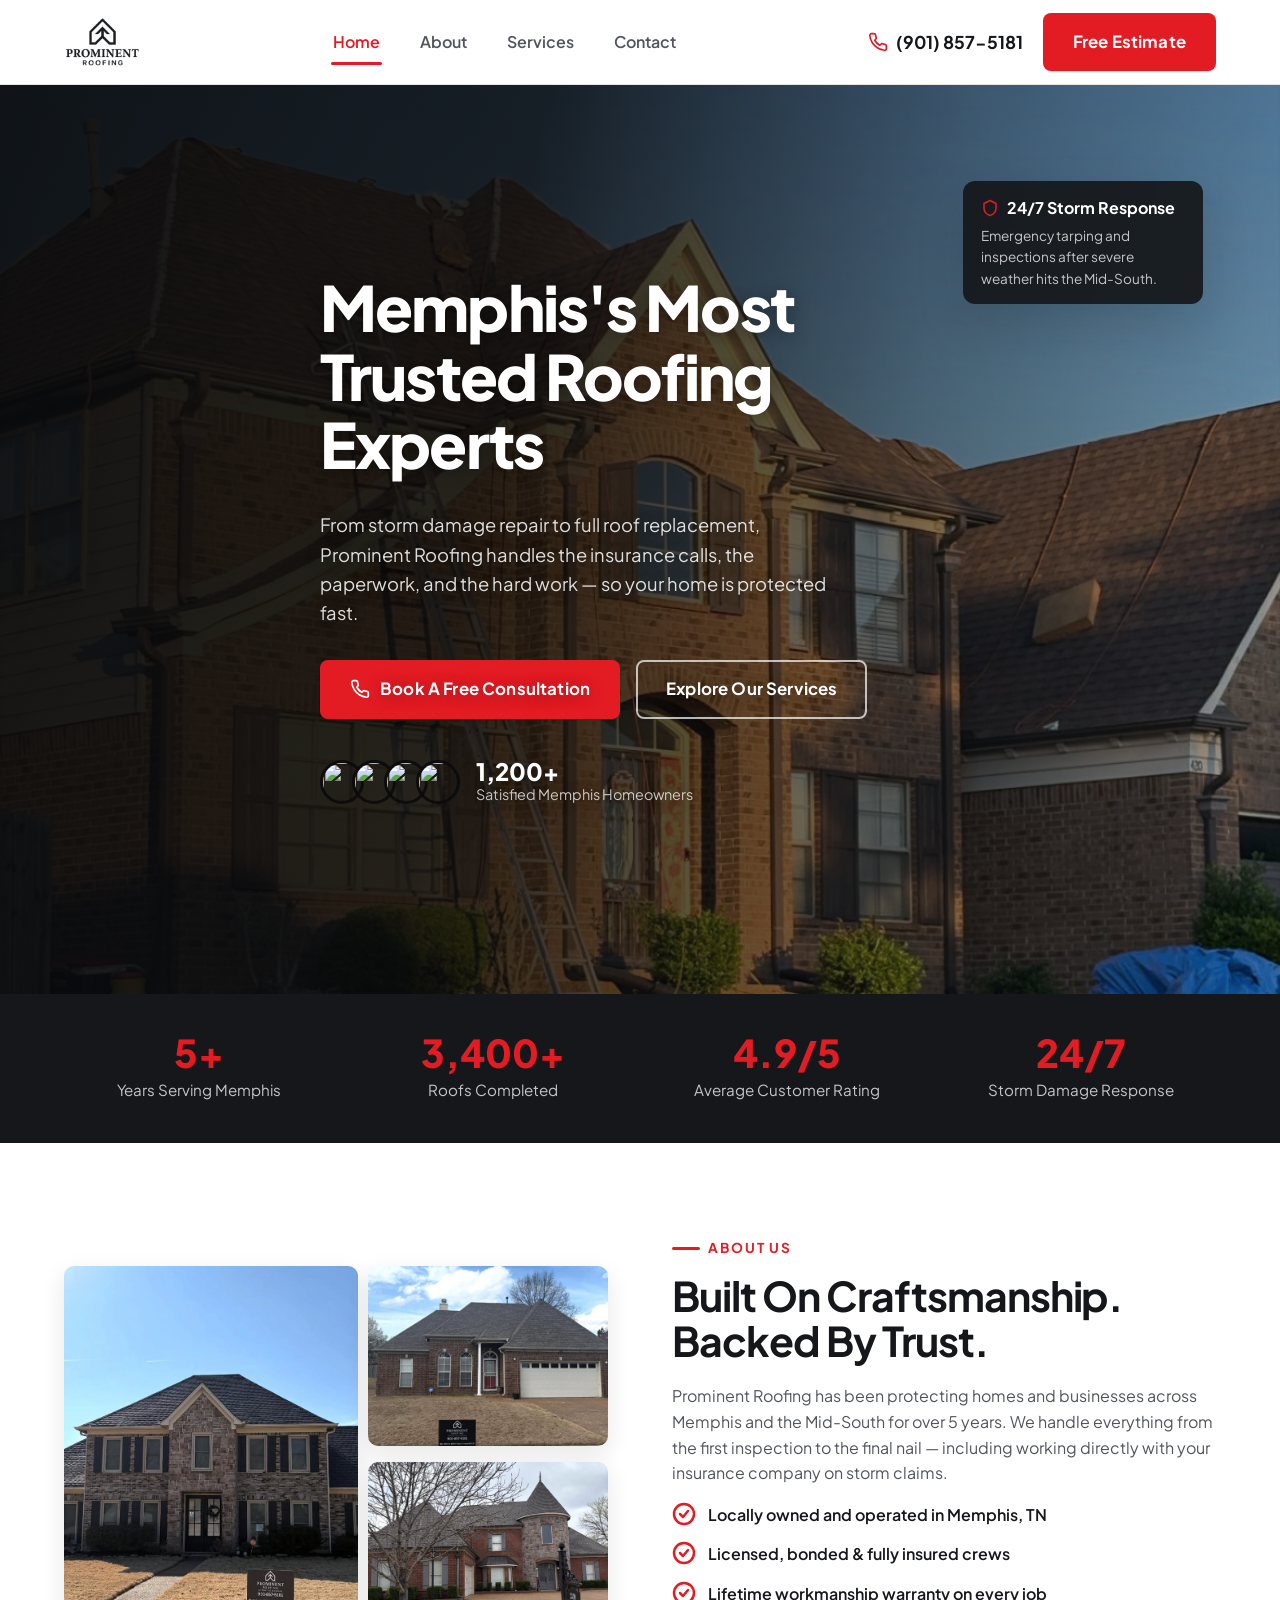
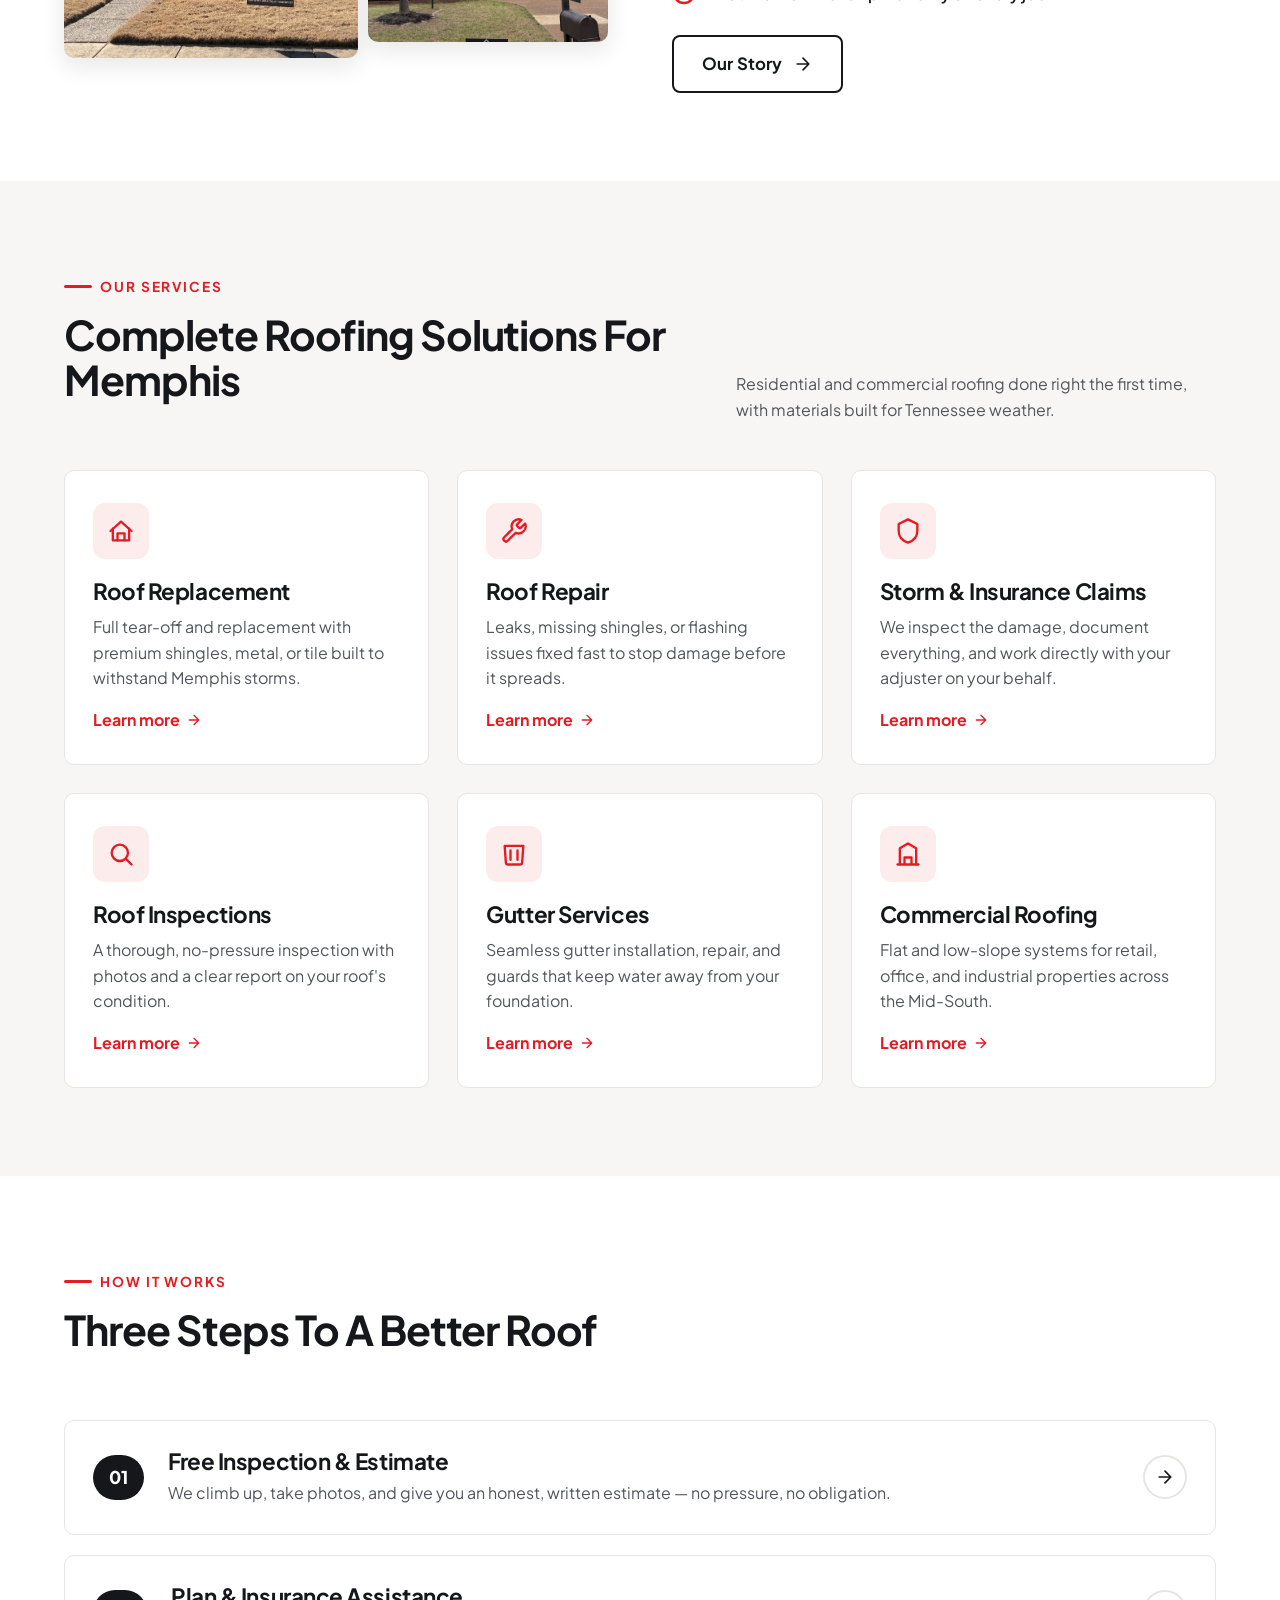
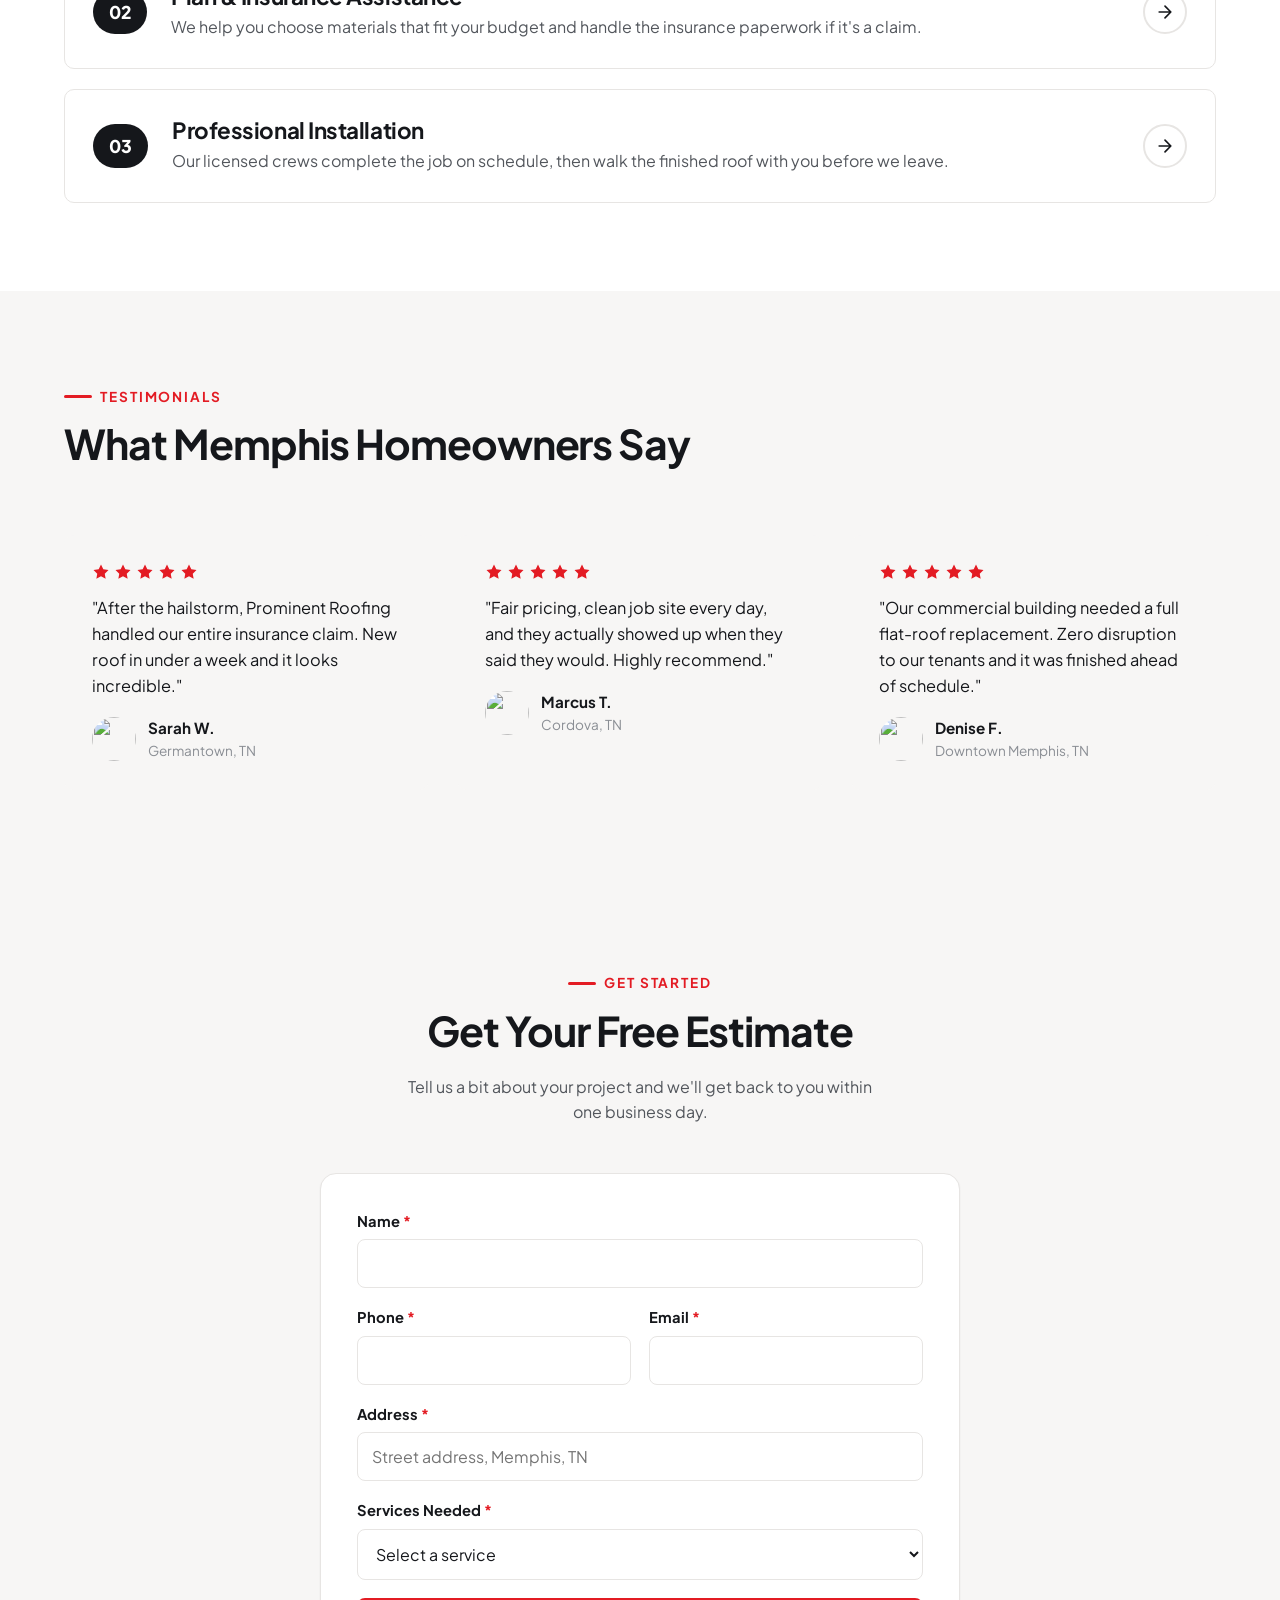
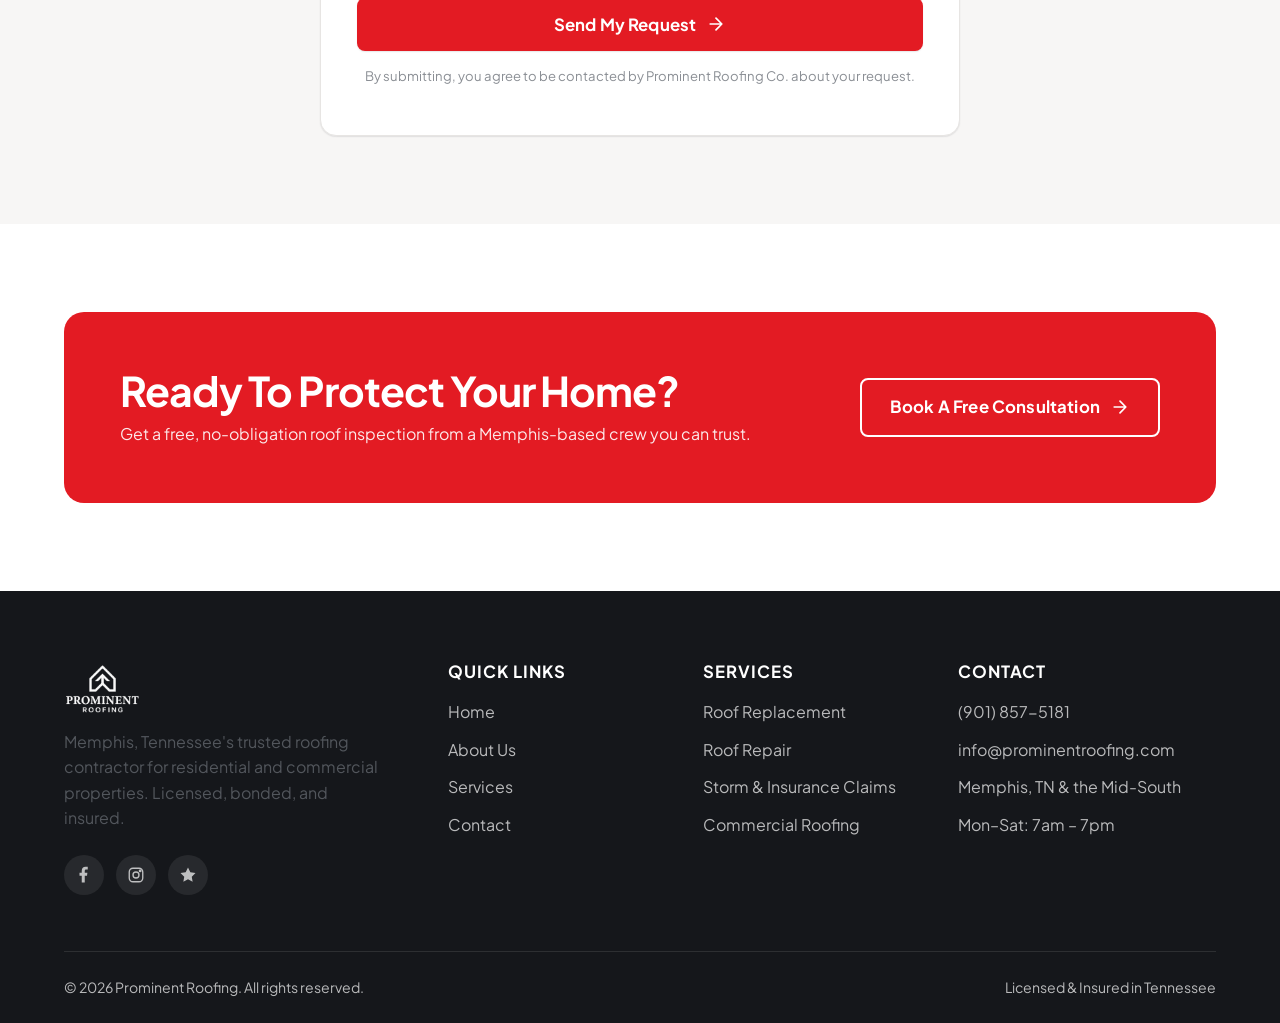
==== commit defae830: "Swap hero photo to a real job, simplify contact forms - Home hero background is now the client's rea" ====
--- a/site/index.html
+++ b/site/index.html
@@ -342,6 +342,68 @@
     </div>
   </section>
 
+  <!-- GET A FREE ESTIMATE: short lead-capture form right on the homepage -->
+  <section style="background:var(--color-bg-soft);">
+    <div class="container">
+      <div class="section-head" style="justify-content:center;text-align:center;">
+        <div>
+          <div class="eyebrow" style="justify-content:center;">Get Started</div>
+          <h2>Get Your Free Estimate</h2>
+          <p class="lead" style="margin:0 auto;">Tell us a bit about your project and we'll get back to you within one business day.</p>
+        </div>
+      </div>
+
+      <div class="form-card" style="max-width:640px;margin:0 auto;">
+        <form id="home-contact-form" novalidate>
+          <div class="field">
+            <label for="home-name">Name <span class="required">*</span></label>
+            <input type="text" id="home-name" name="name" autocomplete="name" required>
+          </div>
+
+          <div class="form-row">
+            <div class="field">
+              <label for="home-phone">Phone <span class="required">*</span></label>
+              <input type="tel" id="home-phone" name="phone" autocomplete="tel" required>
+            </div>
+            <div class="field">
+              <label for="home-email">Email <span class="required">*</span></label>
+              <input type="email" id="home-email" name="email" autocomplete="email" required>
+            </div>
+          </div>
+
+          <div class="field">
+            <label for="home-address">Address <span class="required">*</span></label>
+            <input type="text" id="home-address" name="address" autocomplete="street-address" placeholder="Street address, Memphis, TN" required>
+          </div>
+
+          <div class="field">
+            <label for="home-service">Services Needed <span class="required">*</span></label>
+            <select id="home-service" name="service" required>
+              <option value="" selected disabled>Select a service</option>
+              <option value="roof-replacement">Roof Replacement</option>
+              <option value="roof-repair">Roof Repair</option>
+              <option value="storm-insurance">Storm &amp; Insurance Claim</option>
+              <option value="inspection">Roof Inspection</option>
+              <option value="gutters">Gutter Services</option>
+              <option value="commercial">Commercial Roofing</option>
+              <option value="other">Not Sure / Other</option>
+            </select>
+          </div>
+
+          <button type="submit" class="btn btn-primary btn-block">
+            Send My Request
+            <svg viewBox="0 0 24 24" fill="none" stroke="currentColor" stroke-width="2" stroke-linecap="round" stroke-linejoin="round" aria-hidden="true"><path d="M5 12h14M12 5l7 7-7 7"/></svg>
+          </button>
+          <p class="field-help" style="margin-top:14px;text-align:center;">By submitting, you agree to be contacted by Prominent Roofing Co. about your request.</p>
+
+          <div id="home-form-success" role="status" style="display:none;margin-top:18px;padding:16px 18px;border-radius:8px;background:var(--color-primary-light);color:var(--color-ink);font-weight:600;">
+            Thanks &mdash; your request has been received. We'll reach out shortly.
+          </div>
+        </form>
+      </div>
+    </div>
+  </section>
+
   <!-- CTA BANNER: red "Ready To Protect Your Home?" banner -->
   <section>
     <div class="container">
--- a/site/css/style.css
+++ b/site/css/style.css
@@ -360,10 +360,10 @@
   grid-template-columns: 1.2fr 1fr;
   gap: 16px;
 }
-.gallery-collage img { border-radius: var(--radius); box-shadow: var(--shadow-md); object-fit: cover; width: 100%; height: 100%; }
-.gallery-collage .tall { grid-row: span 2; height: 100%; aspect-ratio: 3/4; }
-.gallery-collage .stack { display: flex; flex-direction: column; gap: 16px; height: 100%; }
-.gallery-collage .stack > div { flex: 1; }
+.gallery-collage img { border-radius: var(--radius); box-shadow: var(--shadow-md); object-fit: cover; width: 100%; height: 100%; display: block; }
+.gallery-collage .tall { grid-row: span 2; height: 100%; aspect-ratio: 3/4; min-width: 0; }
+.gallery-collage .stack { display: flex; flex-direction: column; gap: 16px; height: 100%; min-width: 0; }
+.gallery-collage .stack > div { flex: 1; min-height: 0; min-width: 0; }
 
 .check-list { list-style: none; margin: 0 0 28px; padding: 0; display: grid; gap: 14px; }
 .check-list li { display: flex; align-items: flex-start; gap: 12px; font-weight: 600; color: var(--color-ink); }
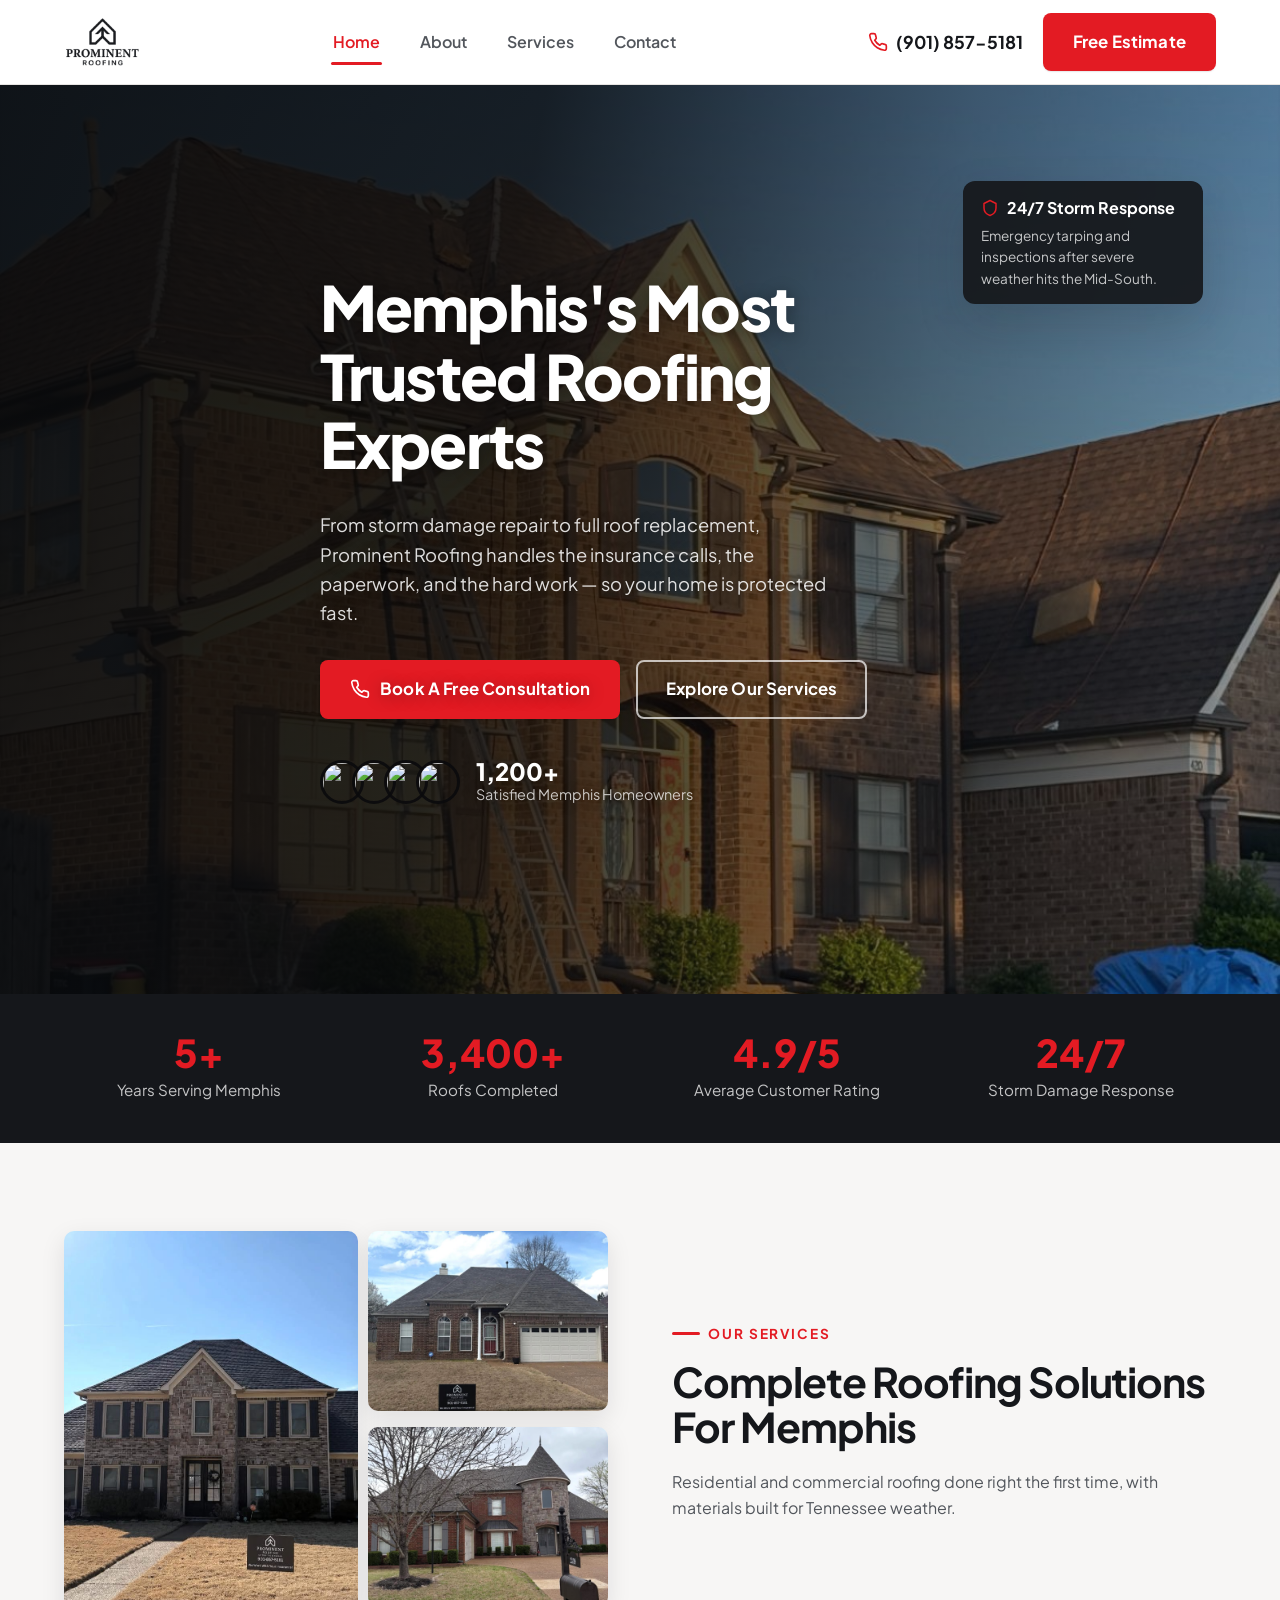
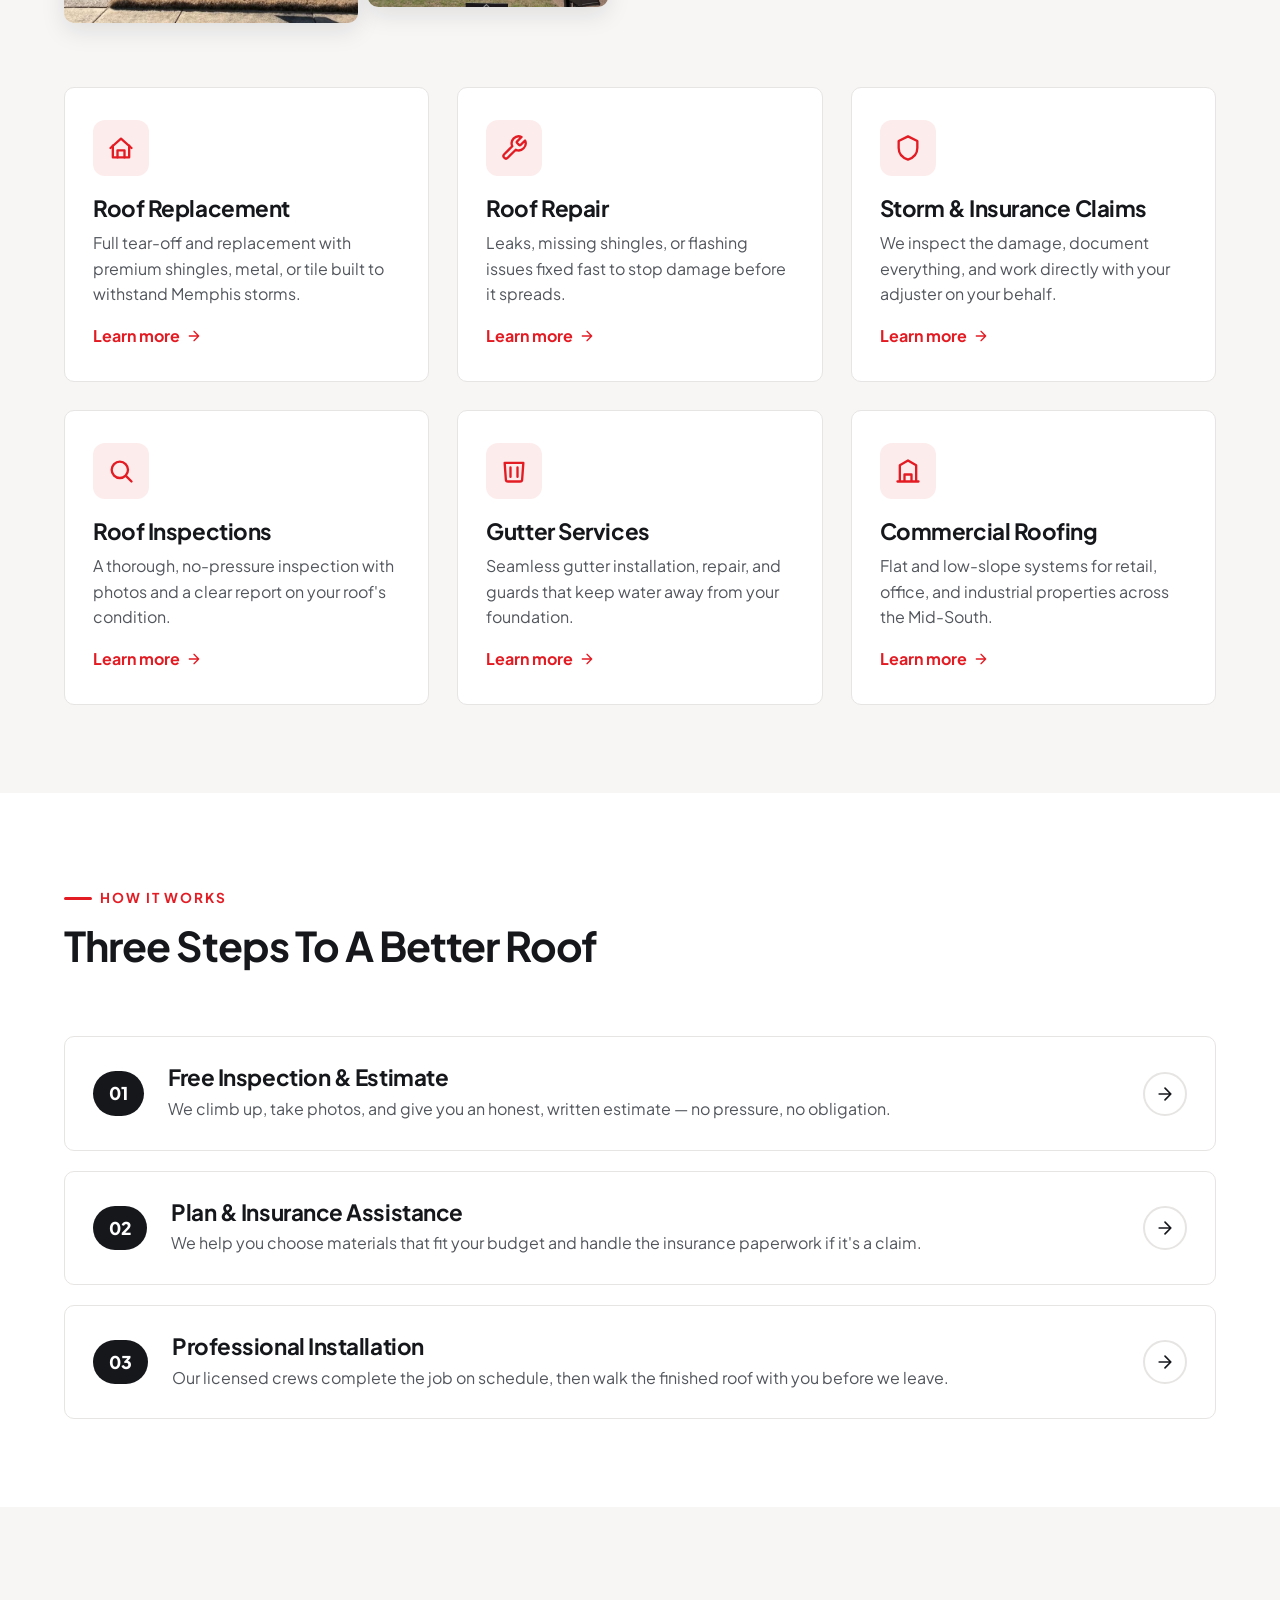
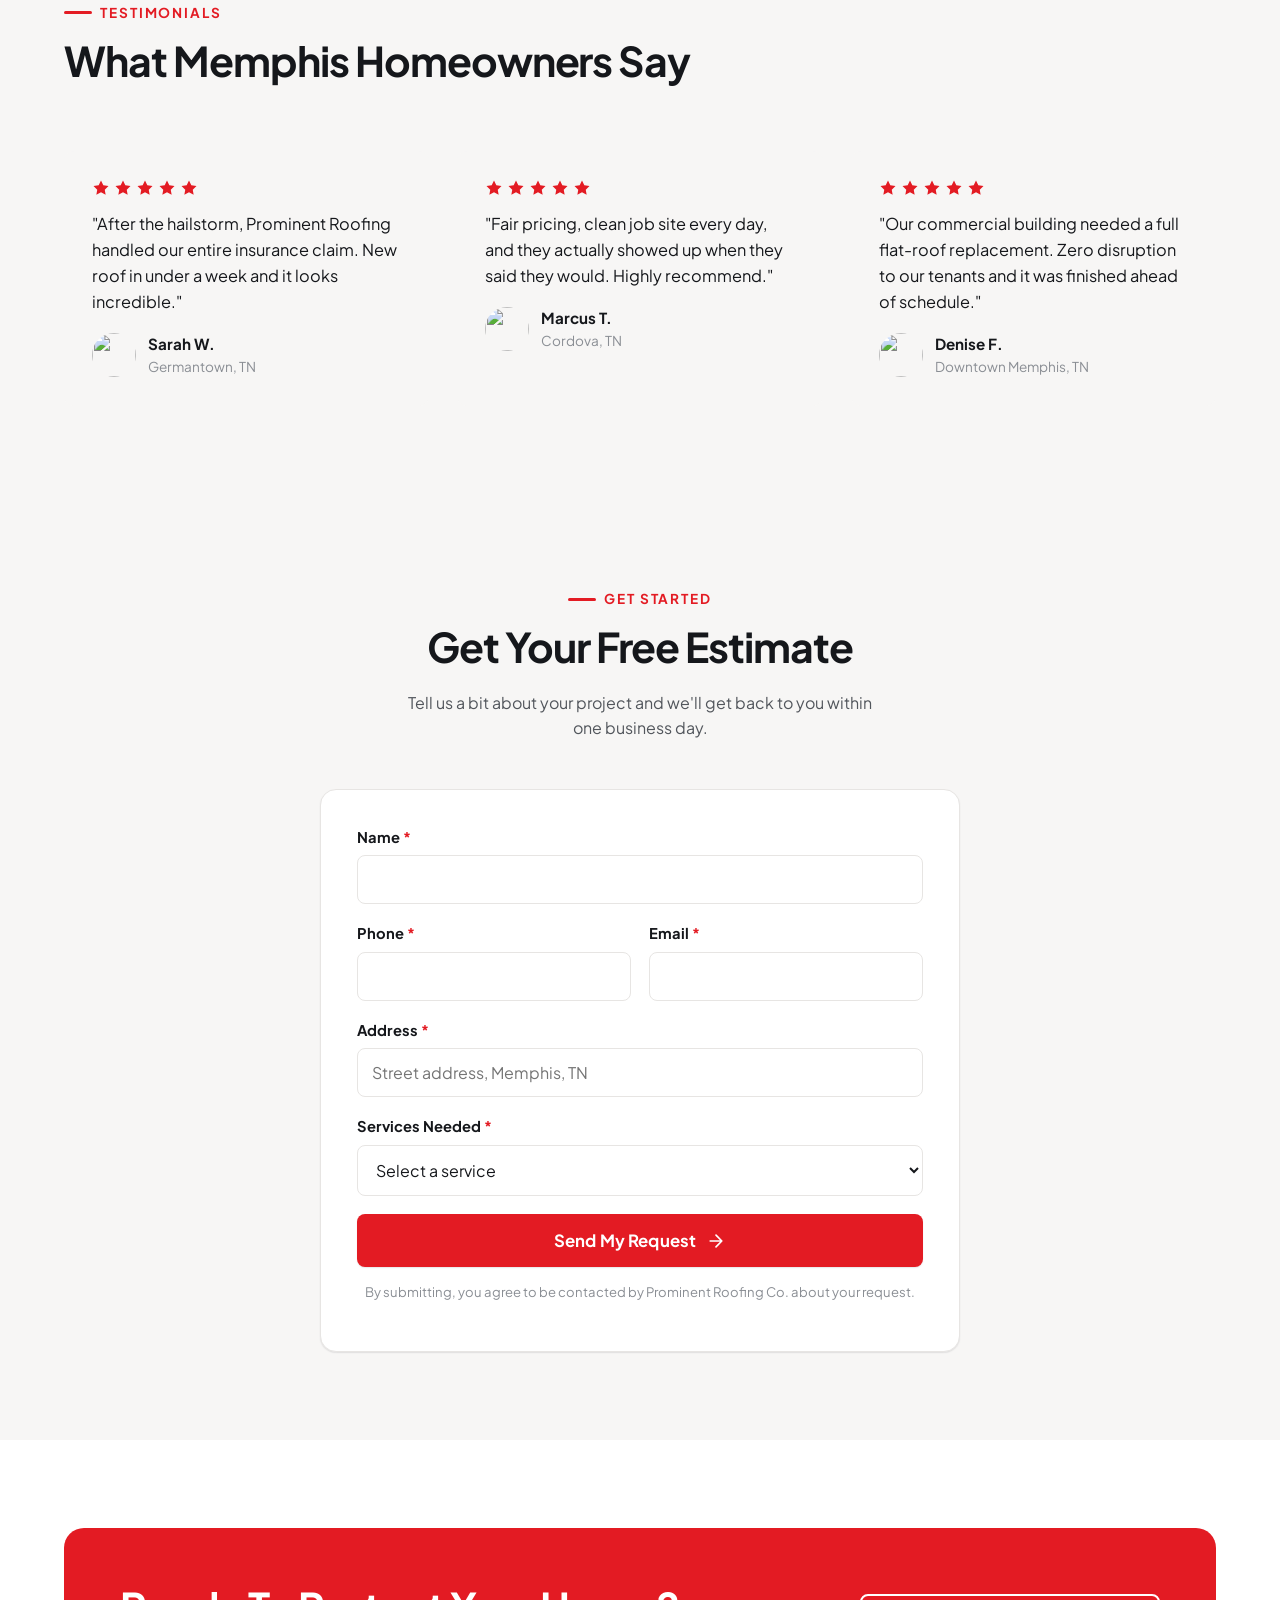
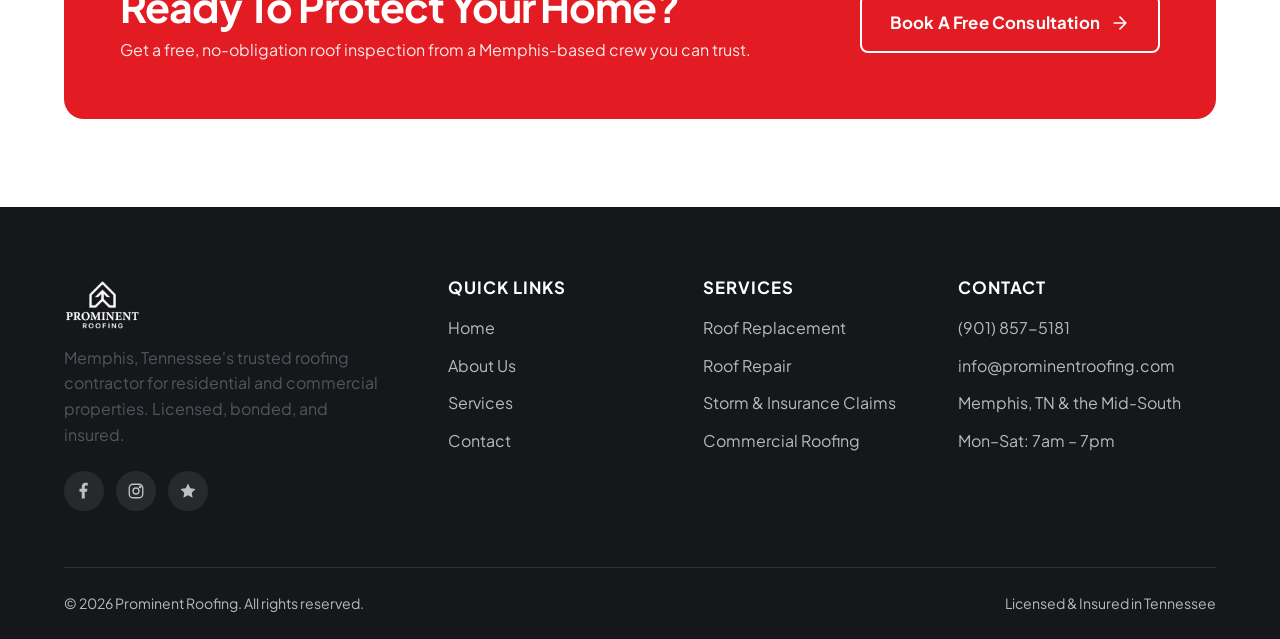
==== commit b5863f11: "Remove Home page About section, reuse its photo grid in Services Merged the photo collage from the d" ====
--- a/site/index.html
+++ b/site/index.html
@@ -120,9 +120,9 @@
     </div>
   </div>
 
-  <!-- ABOUT PREVIEW: photo collage + "Built On Craftsmanship" text -->
-  <section>
-    <div class="container split">
+  <!-- SERVICES: photo collage + intro, then the 6 service cards (Roof Replacement, Repair, etc) -->
+  <section class="section-bg" style="background:var(--color-bg-soft);">
+    <div class="container split" style="margin-bottom:64px;">
       <div class="split-media">
         <div class="gallery-collage">
           <div class="tall">
@@ -139,42 +139,13 @@
         </div>
       </div>
       <div>
-        <div class="eyebrow">About Us</div>
-        <h2>Built On Craftsmanship. Backed By Trust.</h2>
-        <p>Prominent Roofing has been protecting homes and businesses across Memphis and the Mid-South for over 5 years. We handle everything from the first inspection to the final nail &mdash; including working directly with your insurance company on storm claims.</p>
-        <ul class="check-list">
-          <li>
-            <svg viewBox="0 0 24 24" fill="none" stroke="currentColor" stroke-width="2.5" stroke-linecap="round" stroke-linejoin="round" aria-hidden="true"><circle cx="12" cy="12" r="10"/><path d="M8 12l3 3 5-6"/></svg>
-            Locally owned and operated in Memphis, TN
-          </li>
-          <li>
-            <svg viewBox="0 0 24 24" fill="none" stroke="currentColor" stroke-width="2.5" stroke-linecap="round" stroke-linejoin="round" aria-hidden="true"><circle cx="12" cy="12" r="10"/><path d="M8 12l3 3 5-6"/></svg>
-            Licensed, bonded &amp; fully insured crews
-          </li>
-          <li>
-            <svg viewBox="0 0 24 24" fill="none" stroke="currentColor" stroke-width="2.5" stroke-linecap="round" stroke-linejoin="round" aria-hidden="true"><circle cx="12" cy="12" r="10"/><path d="M8 12l3 3 5-6"/></svg>
-            Lifetime workmanship warranty on every job
-          </li>
-        </ul>
-        <a href="about.html" class="btn btn-outline">
-          Our Story
-          <svg viewBox="0 0 24 24" fill="none" stroke="currentColor" stroke-width="2" stroke-linecap="round" stroke-linejoin="round" aria-hidden="true"><path d="M5 12h14M12 5l7 7-7 7"/></svg>
-        </a>
-      </div>
-    </div>
-  </section>
-
-  <!-- SERVICES: the 6 service cards (Roof Replacement, Repair, etc) -->
-  <section class="section-bg" style="background:var(--color-bg-soft);">
-    <div class="container">
-      <div class="section-head">
-        <div>
-          <div class="eyebrow">Our Services</div>
-          <h2>Complete Roofing Solutions For Memphis</h2>
-        </div>
+        <div class="eyebrow">Our Services</div>
+        <h2>Complete Roofing Solutions For Memphis</h2>
         <p class="lead">Residential and commercial roofing done right the first time, with materials built for Tennessee weather.</p>
       </div>
-
+    </div>
+
+    <div class="container">
       <div class="card-grid">
         <div class="service-card">
           <div class="service-icon">
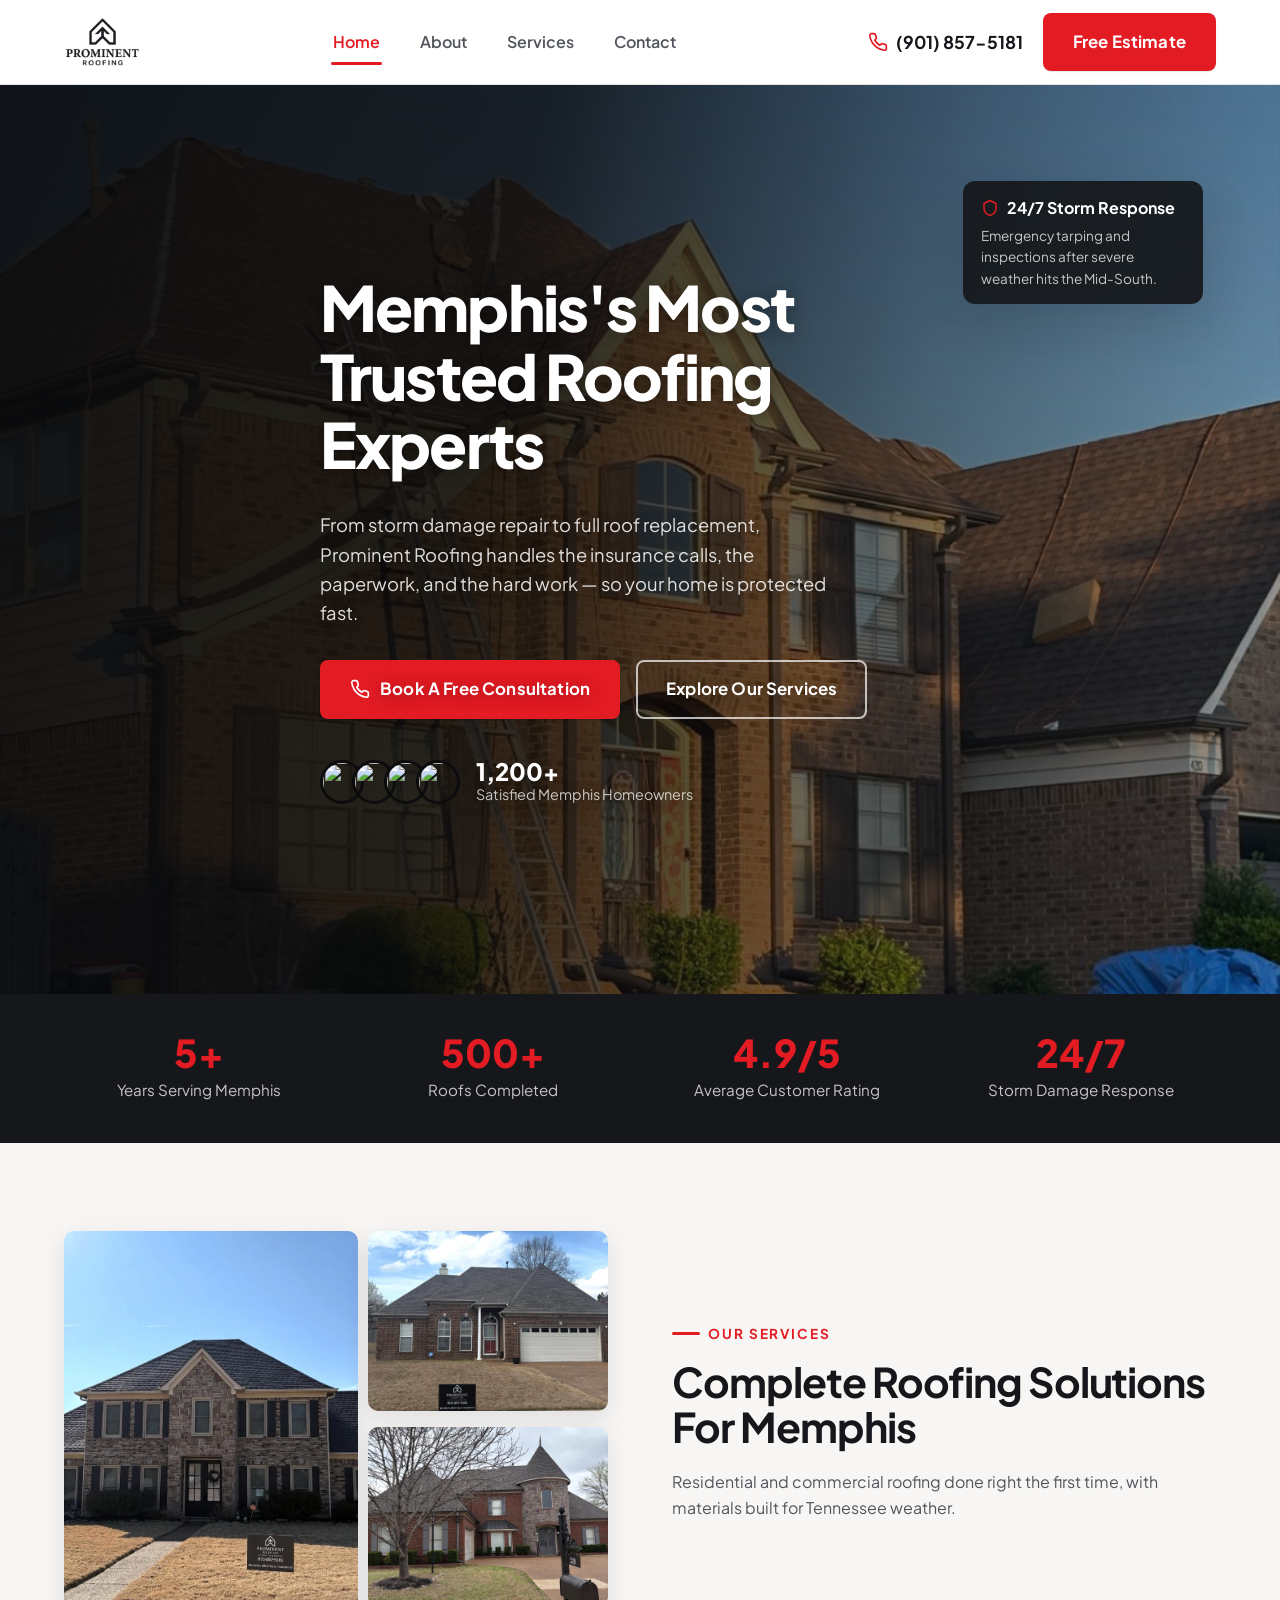
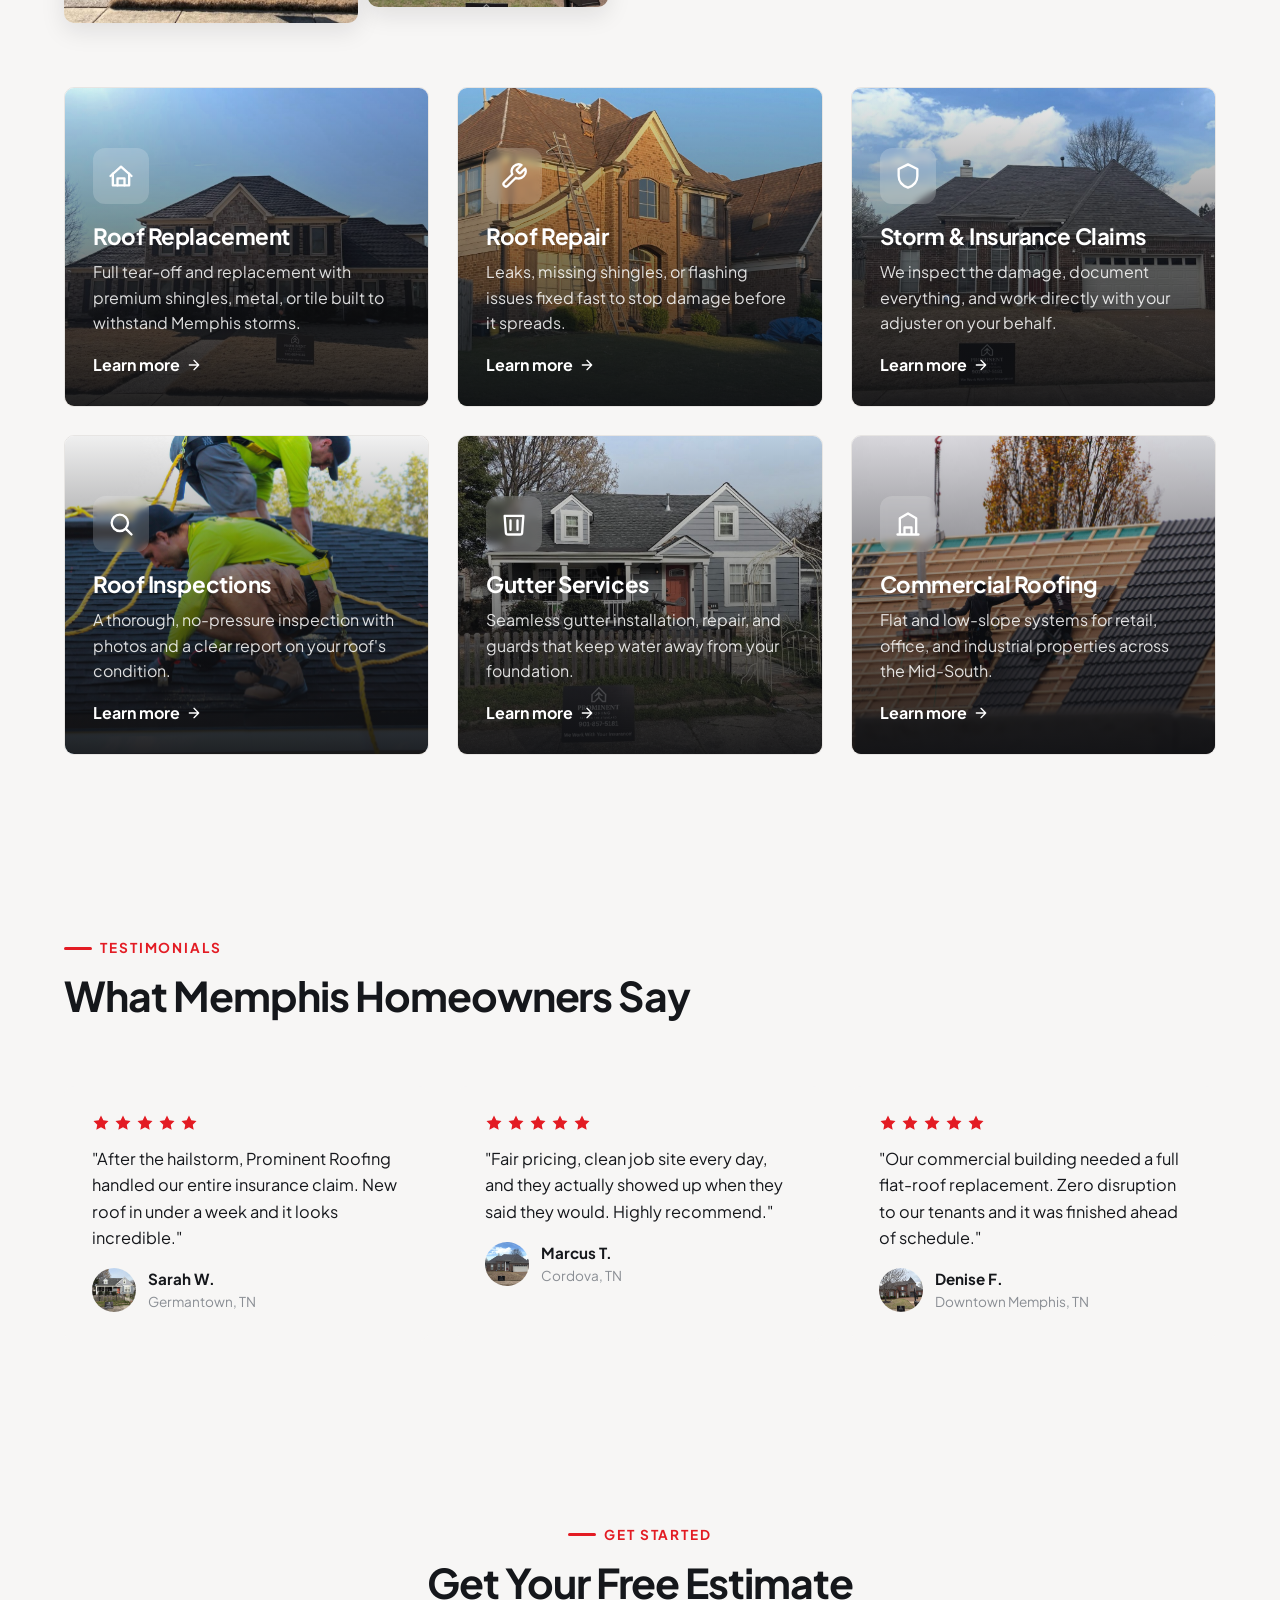
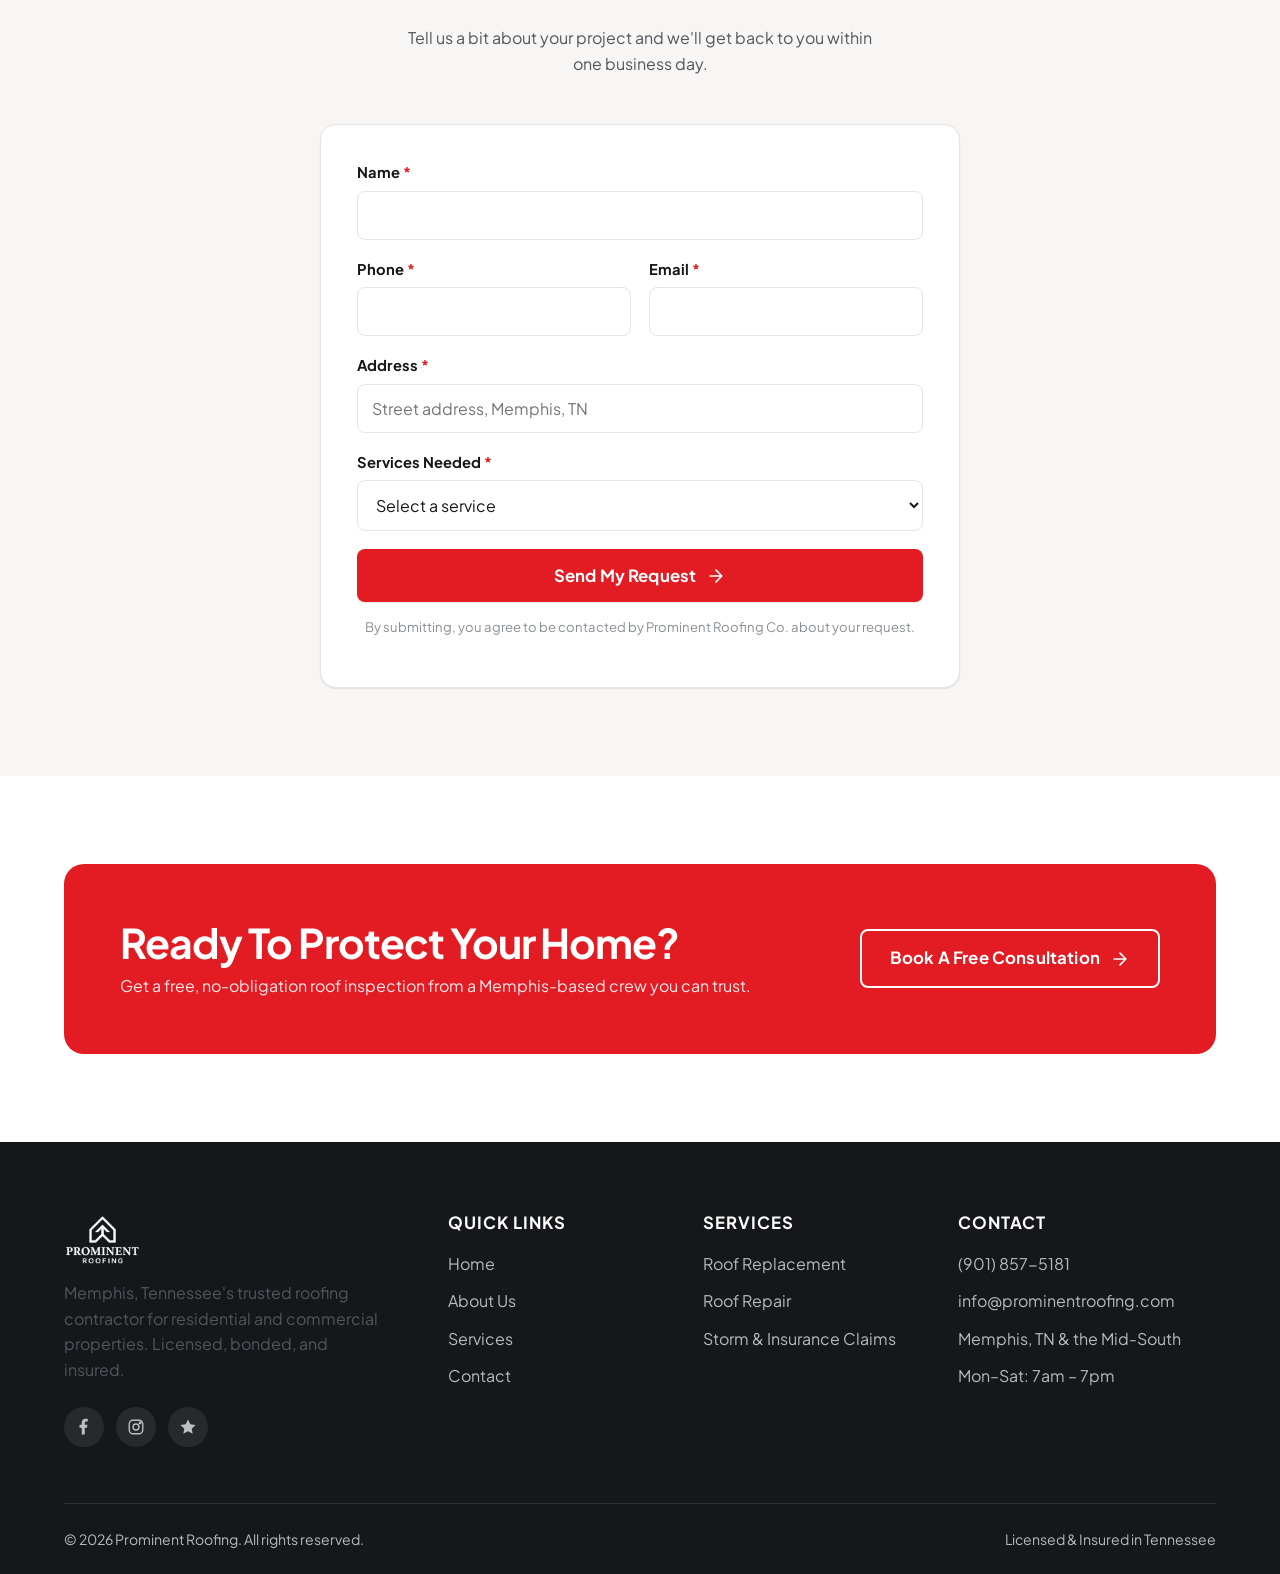
==== commit a2d17cd8: "Trim site down per client feedback Home: - Service cards now have photo backgrounds with a dark over" ====
--- a/site/index.html
+++ b/site/index.html
@@ -98,7 +98,7 @@
     </div>
   </section>
 
-  <!-- STAT BAR: the 4 big numbers (5+, 3,400+, 4.9/5, 24/7) -->
+  <!-- STAT BAR: the 4 big numbers (5+, 500+, 4.9/5, 24/7) -->
   <div class="stat-bar">
     <div class="container stat-grid">
       <div>
@@ -106,7 +106,7 @@
         <div class="stat-label">Years Serving Memphis</div>
       </div>
       <div>
-        <div class="stat-number">3,400+</div>
+        <div class="stat-number">500+</div>
         <div class="stat-label">Roofs Completed</div>
       </div>
       <div>
@@ -147,106 +147,81 @@
 
     <div class="container">
       <div class="card-grid">
-        <div class="service-card">
-          <div class="service-icon">
-            <svg viewBox="0 0 24 24" fill="none" stroke="currentColor" stroke-width="2" stroke-linecap="round" stroke-linejoin="round" aria-hidden="true"><path d="M3 12l9-8 9 8"/><path d="M5 10v10h14V10"/><path d="M9 20v-6h6v6"/></svg>
-          </div>
-          <h3>Roof Replacement</h3>
-          <p>Full tear-off and replacement with premium shingles, metal, or tile built to withstand Memphis storms.</p>
-          <a href="services.html#roof-replacement" class="service-link">Learn more <svg viewBox="0 0 24 24" fill="none" stroke="currentColor" stroke-width="2" stroke-linecap="round" stroke-linejoin="round" aria-hidden="true"><path d="M5 12h14M12 5l7 7-7 7"/></svg></a>
-        </div>
-
-        <div class="service-card">
-          <div class="service-icon">
-            <svg viewBox="0 0 24 24" fill="none" stroke="currentColor" stroke-width="2" stroke-linecap="round" stroke-linejoin="round" aria-hidden="true"><path d="M14.7 6.3a1 1 0 0 0 0 1.4l1.6 1.6a1 1 0 0 0 1.4 0l3.77-3.77a6 6 0 0 1-7.94 7.94l-6.91 6.91a2.12 2.12 0 0 1-3-3l6.91-6.91a6 6 0 0 1 7.94-7.94l-3.76 3.76z"/></svg>
-          </div>
-          <h3>Roof Repair</h3>
-          <p>Leaks, missing shingles, or flashing issues fixed fast to stop damage before it spreads.</p>
-          <a href="services.html#roof-repair" class="service-link">Learn more <svg viewBox="0 0 24 24" fill="none" stroke="currentColor" stroke-width="2" stroke-linecap="round" stroke-linejoin="round" aria-hidden="true"><path d="M5 12h14M12 5l7 7-7 7"/></svg></a>
-        </div>
-
-        <div class="service-card">
-          <div class="service-icon">
-            <svg viewBox="0 0 24 24" fill="none" stroke="currentColor" stroke-width="2" stroke-linecap="round" stroke-linejoin="round" aria-hidden="true"><path d="M12 2l8 4v6c0 5-3.4 8.4-8 10-4.6-1.6-8-5-8-10V6l8-4z"/></svg>
-          </div>
-          <h3>Storm &amp; Insurance Claims</h3>
-          <p>We inspect the damage, document everything, and work directly with your adjuster on your behalf.</p>
-          <a href="services.html#storm-insurance" class="service-link">Learn more <svg viewBox="0 0 24 24" fill="none" stroke="currentColor" stroke-width="2" stroke-linecap="round" stroke-linejoin="round" aria-hidden="true"><path d="M5 12h14M12 5l7 7-7 7"/></svg></a>
-        </div>
-
-        <div class="service-card">
-          <div class="service-icon">
-            <svg viewBox="0 0 24 24" fill="none" stroke="currentColor" stroke-width="2" stroke-linecap="round" stroke-linejoin="round" aria-hidden="true"><circle cx="11" cy="11" r="7"/><path d="M21 21l-4.35-4.35"/></svg>
-          </div>
-          <h3>Roof Inspections</h3>
-          <p>A thorough, no-pressure inspection with photos and a clear report on your roof's condition.</p>
-          <a href="services.html#inspections" class="service-link">Learn more <svg viewBox="0 0 24 24" fill="none" stroke="currentColor" stroke-width="2" stroke-linecap="round" stroke-linejoin="round" aria-hidden="true"><path d="M5 12h14M12 5l7 7-7 7"/></svg></a>
-        </div>
-
-        <div class="service-card">
-          <div class="service-icon">
-            <svg viewBox="0 0 24 24" fill="none" stroke="currentColor" stroke-width="2" stroke-linecap="round" stroke-linejoin="round" aria-hidden="true"><path d="M4 5h16M4 5l1 14a2 2 0 0 0 2 2h10a2 2 0 0 0 2-2l1-14M9 9v8M15 9v8"/></svg>
-          </div>
-          <h3>Gutter Services</h3>
-          <p>Seamless gutter installation, repair, and guards that keep water away from your foundation.</p>
-          <a href="services.html#gutters" class="service-link">Learn more <svg viewBox="0 0 24 24" fill="none" stroke="currentColor" stroke-width="2" stroke-linecap="round" stroke-linejoin="round" aria-hidden="true"><path d="M5 12h14M12 5l7 7-7 7"/></svg></a>
-        </div>
-
-        <div class="service-card">
-          <div class="service-icon">
-            <svg viewBox="0 0 24 24" fill="none" stroke="currentColor" stroke-width="2" stroke-linecap="round" stroke-linejoin="round" aria-hidden="true"><path d="M3 21h18M5 21V7l7-4 7 4v14M9 21v-6h6v6"/></svg>
-          </div>
-          <h3>Commercial Roofing</h3>
-          <p>Flat and low-slope systems for retail, office, and industrial properties across the Mid-South.</p>
-          <a href="services.html#commercial" class="service-link">Learn more <svg viewBox="0 0 24 24" fill="none" stroke="currentColor" stroke-width="2" stroke-linecap="round" stroke-linejoin="round" aria-hidden="true"><path d="M5 12h14M12 5l7 7-7 7"/></svg></a>
+        <div class="service-card has-photo">
+          <img class="card-bg-img" src="images/about-completed-roof.jpg" alt="" loading="lazy">
+          <div class="card-content">
+            <div class="service-icon">
+              <svg viewBox="0 0 24 24" fill="none" stroke="currentColor" stroke-width="2" stroke-linecap="round" stroke-linejoin="round" aria-hidden="true"><path d="M3 12l9-8 9 8"/><path d="M5 10v10h14V10"/><path d="M9 20v-6h6v6"/></svg>
+            </div>
+            <h3>Roof Replacement</h3>
+            <p>Full tear-off and replacement with premium shingles, metal, or tile built to withstand Memphis storms.</p>
+            <a href="services.html#roof-replacement" class="service-link">Learn more <svg viewBox="0 0 24 24" fill="none" stroke="currentColor" stroke-width="2" stroke-linecap="round" stroke-linejoin="round" aria-hidden="true"><path d="M5 12h14M12 5l7 7-7 7"/></svg></a>
+          </div>
+        </div>
+
+        <div class="service-card has-photo">
+          <img class="card-bg-img" src="images/service-repair-tearoff.jpg" alt="" loading="lazy">
+          <div class="card-content">
+            <div class="service-icon">
+              <svg viewBox="0 0 24 24" fill="none" stroke="currentColor" stroke-width="2" stroke-linecap="round" stroke-linejoin="round" aria-hidden="true"><path d="M14.7 6.3a1 1 0 0 0 0 1.4l1.6 1.6a1 1 0 0 0 1.4 0l3.77-3.77a6 6 0 0 1-7.94 7.94l-6.91 6.91a2.12 2.12 0 0 1-3-3l6.91-6.91a6 6 0 0 1 7.94-7.94l-3.76 3.76z"/></svg>
+            </div>
+            <h3>Roof Repair</h3>
+            <p>Leaks, missing shingles, or flashing issues fixed fast to stop damage before it spreads.</p>
+            <a href="services.html#roof-repair" class="service-link">Learn more <svg viewBox="0 0 24 24" fill="none" stroke="currentColor" stroke-width="2" stroke-linecap="round" stroke-linejoin="round" aria-hidden="true"><path d="M5 12h14M12 5l7 7-7 7"/></svg></a>
+          </div>
+        </div>
+
+        <div class="service-card has-photo">
+          <img class="card-bg-img" src="images/about-crew.jpg" alt="" loading="lazy">
+          <div class="card-content">
+            <div class="service-icon">
+              <svg viewBox="0 0 24 24" fill="none" stroke="currentColor" stroke-width="2" stroke-linecap="round" stroke-linejoin="round" aria-hidden="true"><path d="M12 2l8 4v6c0 5-3.4 8.4-8 10-4.6-1.6-8-5-8-10V6l8-4z"/></svg>
+            </div>
+            <h3>Storm &amp; Insurance Claims</h3>
+            <p>We inspect the damage, document everything, and work directly with your adjuster on your behalf.</p>
+            <a href="services.html#storm-insurance" class="service-link">Learn more <svg viewBox="0 0 24 24" fill="none" stroke="currentColor" stroke-width="2" stroke-linecap="round" stroke-linejoin="round" aria-hidden="true"><path d="M5 12h14M12 5l7 7-7 7"/></svg></a>
+          </div>
+        </div>
+
+        <div class="service-card has-photo">
+          <img class="card-bg-img" src="images/about-detail.jpg" alt="" loading="lazy">
+          <div class="card-content">
+            <div class="service-icon">
+              <svg viewBox="0 0 24 24" fill="none" stroke="currentColor" stroke-width="2" stroke-linecap="round" stroke-linejoin="round" aria-hidden="true"><circle cx="11" cy="11" r="7"/><path d="M21 21l-4.35-4.35"/></svg>
+            </div>
+            <h3>Roof Inspections</h3>
+            <p>A thorough, no-pressure inspection with photos and a clear report on your roof's condition.</p>
+            <a href="services.html" class="service-link">Learn more <svg viewBox="0 0 24 24" fill="none" stroke="currentColor" stroke-width="2" stroke-linecap="round" stroke-linejoin="round" aria-hidden="true"><path d="M5 12h14M12 5l7 7-7 7"/></svg></a>
+          </div>
+        </div>
+
+        <div class="service-card has-photo">
+          <img class="card-bg-img" src="images/about-quality-gables.jpg" alt="" loading="lazy">
+          <div class="card-content">
+            <div class="service-icon">
+              <svg viewBox="0 0 24 24" fill="none" stroke="currentColor" stroke-width="2" stroke-linecap="round" stroke-linejoin="round" aria-hidden="true"><path d="M4 5h16M4 5l1 14a2 2 0 0 0 2 2h10a2 2 0 0 0 2-2l1-14M9 9v8M15 9v8"/></svg>
+            </div>
+            <h3>Gutter Services</h3>
+            <p>Seamless gutter installation, repair, and guards that keep water away from your foundation.</p>
+            <a href="services.html" class="service-link">Learn more <svg viewBox="0 0 24 24" fill="none" stroke="currentColor" stroke-width="2" stroke-linecap="round" stroke-linejoin="round" aria-hidden="true"><path d="M5 12h14M12 5l7 7-7 7"/></svg></a>
+          </div>
+        </div>
+
+        <div class="service-card has-photo">
+          <img class="card-bg-img" src="images/new-construction-tile-roof.jpg" alt="" loading="lazy">
+          <div class="card-content">
+            <div class="service-icon">
+              <svg viewBox="0 0 24 24" fill="none" stroke="currentColor" stroke-width="2" stroke-linecap="round" stroke-linejoin="round" aria-hidden="true"><path d="M3 21h18M5 21V7l7-4 7 4v14M9 21v-6h6v6"/></svg>
+            </div>
+            <h3>Commercial Roofing</h3>
+            <p>Flat and low-slope systems for retail, office, and industrial properties across the Mid-South.</p>
+            <a href="services.html" class="service-link">Learn more <svg viewBox="0 0 24 24" fill="none" stroke="currentColor" stroke-width="2" stroke-linecap="round" stroke-linejoin="round" aria-hidden="true"><path d="M5 12h14M12 5l7 7-7 7"/></svg></a>
+          </div>
         </div>
       </div>
     </div>
   </section>
 
-  <!-- HOW IT WORKS: the 3 numbered steps -->
-  <section>
-    <div class="container">
-      <div class="section-head">
-        <div>
-          <div class="eyebrow">How It Works</div>
-          <h2>Three Steps To A Better Roof</h2>
-        </div>
-      </div>
-      <div class="process-list">
-        <div class="process-row">
-          <div class="process-num">01</div>
-          <div>
-            <h3>Free Inspection &amp; Estimate</h3>
-            <p>We climb up, take photos, and give you an honest, written estimate &mdash; no pressure, no obligation.</p>
-          </div>
-          <div class="process-arrow">
-            <svg viewBox="0 0 24 24" fill="none" stroke="currentColor" stroke-width="2" stroke-linecap="round" stroke-linejoin="round" aria-hidden="true"><path d="M5 12h14M12 5l7 7-7 7"/></svg>
-          </div>
-        </div>
-        <div class="process-row">
-          <div class="process-num">02</div>
-          <div>
-            <h3>Plan &amp; Insurance Assistance</h3>
-            <p>We help you choose materials that fit your budget and handle the insurance paperwork if it's a claim.</p>
-          </div>
-          <div class="process-arrow">
-            <svg viewBox="0 0 24 24" fill="none" stroke="currentColor" stroke-width="2" stroke-linecap="round" stroke-linejoin="round" aria-hidden="true"><path d="M5 12h14M12 5l7 7-7 7"/></svg>
-          </div>
-        </div>
-        <div class="process-row">
-          <div class="process-num">03</div>
-          <div>
-            <h3>Professional Installation</h3>
-            <p>Our licensed crews complete the job on schedule, then walk the finished roof with you before we leave.</p>
-          </div>
-          <div class="process-arrow">
-            <svg viewBox="0 0 24 24" fill="none" stroke="currentColor" stroke-width="2" stroke-linecap="round" stroke-linejoin="round" aria-hidden="true"><path d="M5 12h14M12 5l7 7-7 7"/></svg>
-          </div>
-        </div>
-      </div>
-    </div>
-  </section>
 
   <!-- TESTIMONIALS: the 3 customer review cards -->
   <section style="background:var(--color-bg-soft);">
@@ -268,7 +243,7 @@
           </div>
           <p class="quote">"After the hailstorm, Prominent Roofing handled our entire insurance claim. New roof in under a week and it looks incredible."</p>
           <div class="testimonial-person">
-            <img src="https://ui-avatars.com/api/?name=Sarah+W&background=15171B&color=fff" alt="">
+            <img src="images/about-quality-gables.jpg" alt="Sarah's completed roof">
             <div>
               <div class="name">Sarah W.</div>
               <div class="loc">Germantown, TN</div>
@@ -285,7 +260,7 @@
           </div>
           <p class="quote">"Fair pricing, clean job site every day, and they actually showed up when they said they would. Highly recommend."</p>
           <div class="testimonial-person">
-            <img src="https://ui-avatars.com/api/?name=Marcus+T&background=E31B23&color=fff" alt="">
+            <img src="images/about-crew.jpg" alt="Marcus's completed roof">
             <div>
               <div class="name">Marcus T.</div>
               <div class="loc">Cordova, TN</div>
@@ -302,7 +277,7 @@
           </div>
           <p class="quote">"Our commercial building needed a full flat-roof replacement. Zero disruption to our tenants and it was finished ahead of schedule."</p>
           <div class="testimonial-person">
-            <img src="https://ui-avatars.com/api/?name=Denise+F&background=52565C&color=fff" alt="">
+            <img src="images/about-craftsmanship.jpg" alt="Denise's completed roof">
             <div>
               <div class="name">Denise F.</div>
               <div class="loc">Downtown Memphis, TN</div>
@@ -422,7 +397,6 @@
           <li><a href="services.html#roof-replacement">Roof Replacement</a></li>
           <li><a href="services.html#roof-repair">Roof Repair</a></li>
           <li><a href="services.html#storm-insurance">Storm &amp; Insurance Claims</a></li>
-          <li><a href="services.html#commercial">Commercial Roofing</a></li>
         </ul>
       </div>
       <div class="footer-col">
--- a/site/css/style.css
+++ b/site/css/style.css
@@ -420,6 +420,49 @@
 .service-card p { margin-bottom: 16px; }
 .service-link { display: inline-flex; align-items: center; gap: 6px; font-weight: 700; color: var(--color-primary); }
 .service-link svg { width: 16px; height: 16px; transition: transform 180ms ease; }
+
+/* Service cards with a photo background */
+.service-card.has-photo {
+  position: relative;
+  overflow: hidden;
+  padding: 0;
+  min-height: 320px;
+  display: flex;
+  align-items: flex-end;
+  color: #fff;
+}
+.service-card.has-photo .card-bg-img {
+  position: absolute;
+  inset: 0;
+  width: 100%;
+  height: 100%;
+  object-fit: cover;
+  z-index: 0;
+  transition: transform 400ms ease;
+}
+.service-card.has-photo:hover .card-bg-img { transform: scale(1.06); }
+.service-card.has-photo::after {
+  content: '';
+  position: absolute;
+  inset: 0;
+  background: linear-gradient(180deg, rgba(15,16,19,0.05) 0%, rgba(15,16,19,0.55) 55%, rgba(15,16,19,0.92) 100%);
+  z-index: 1;
+}
+.service-card.has-photo .card-content {
+  position: relative;
+  z-index: 2;
+  padding: 28px;
+  width: 100%;
+}
+.service-card.has-photo .service-icon {
+  background: rgba(255,255,255,0.18);
+  color: #fff;
+  backdrop-filter: blur(3px);
+}
+.service-card.has-photo h3 { color: #fff; }
+.service-card.has-photo p { color: rgba(255,255,255,0.85); }
+.service-card.has-photo .service-link { color: #fff; }
+.service-card.has-photo .service-link svg { color: #fff; }
 .service-card:hover .service-link svg { transform: translateX(4px); }
 
 .service-card.compact { display: flex; flex-direction: column; }
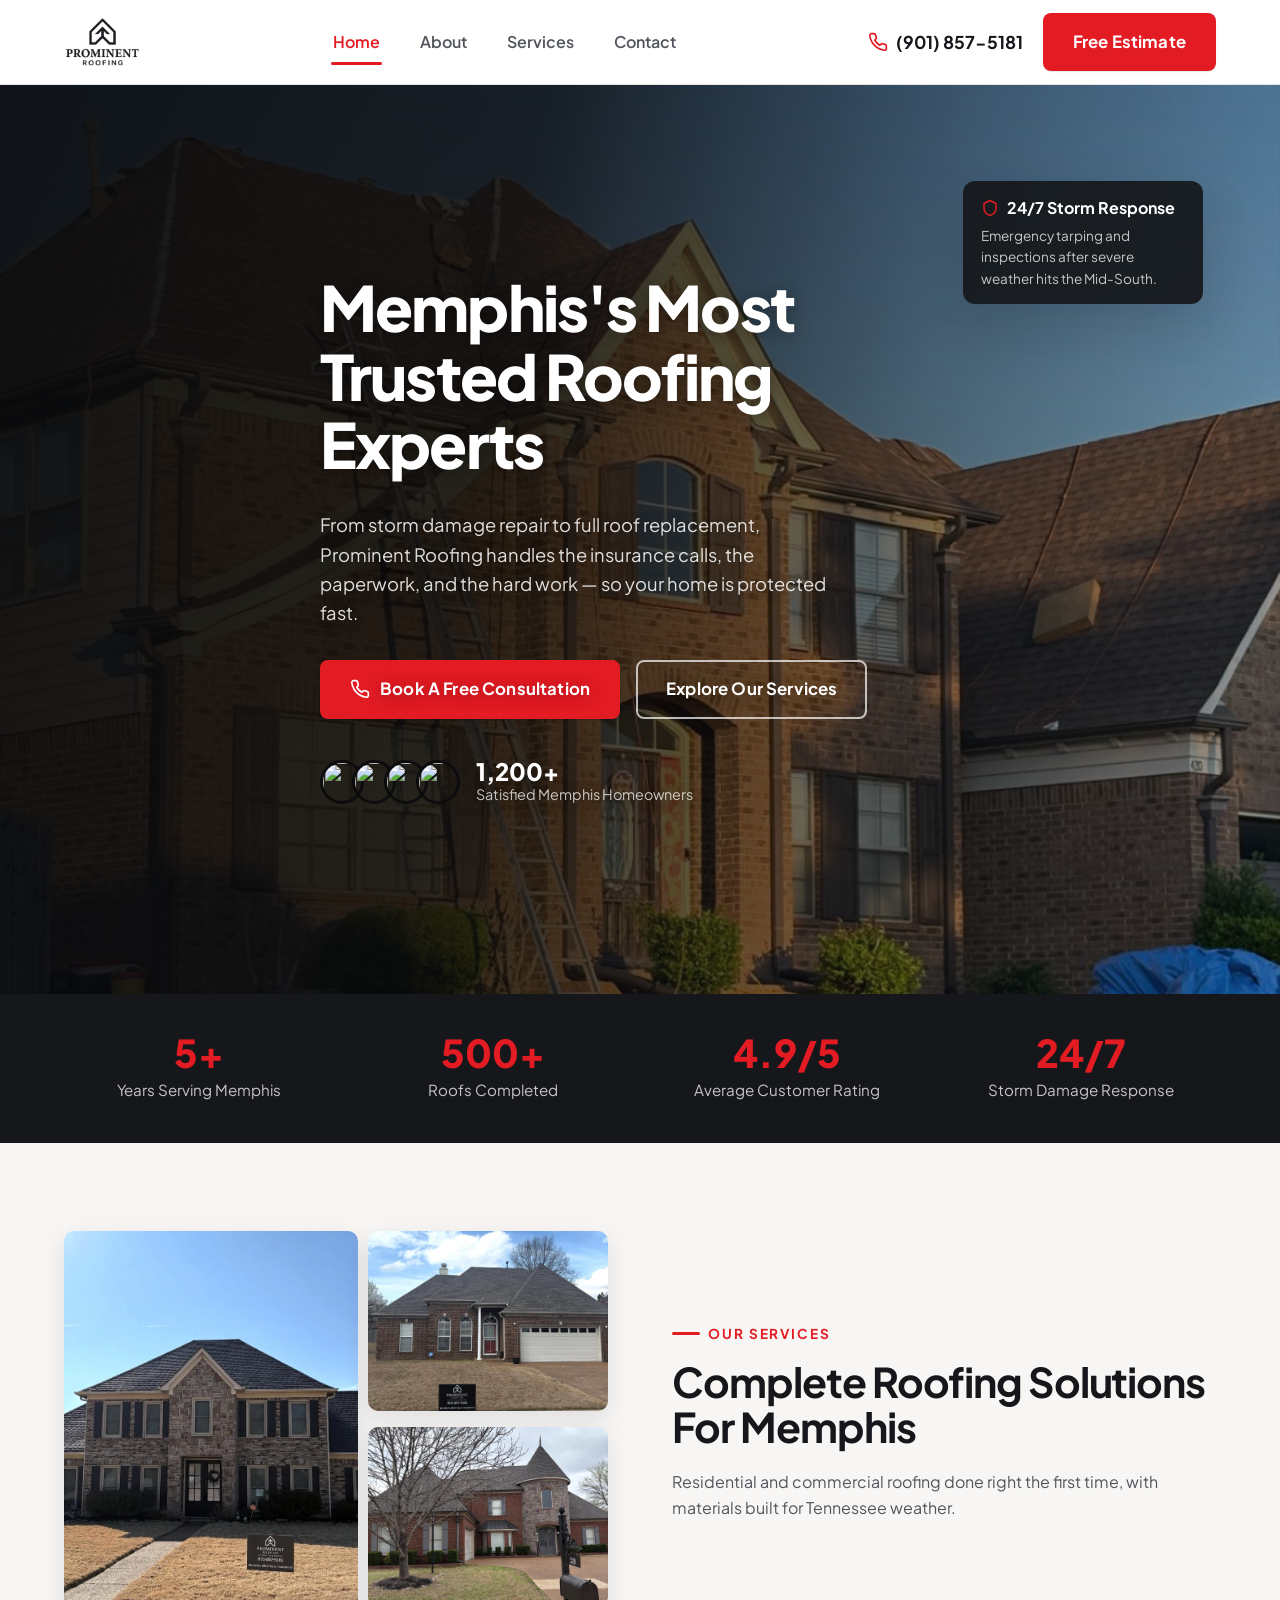
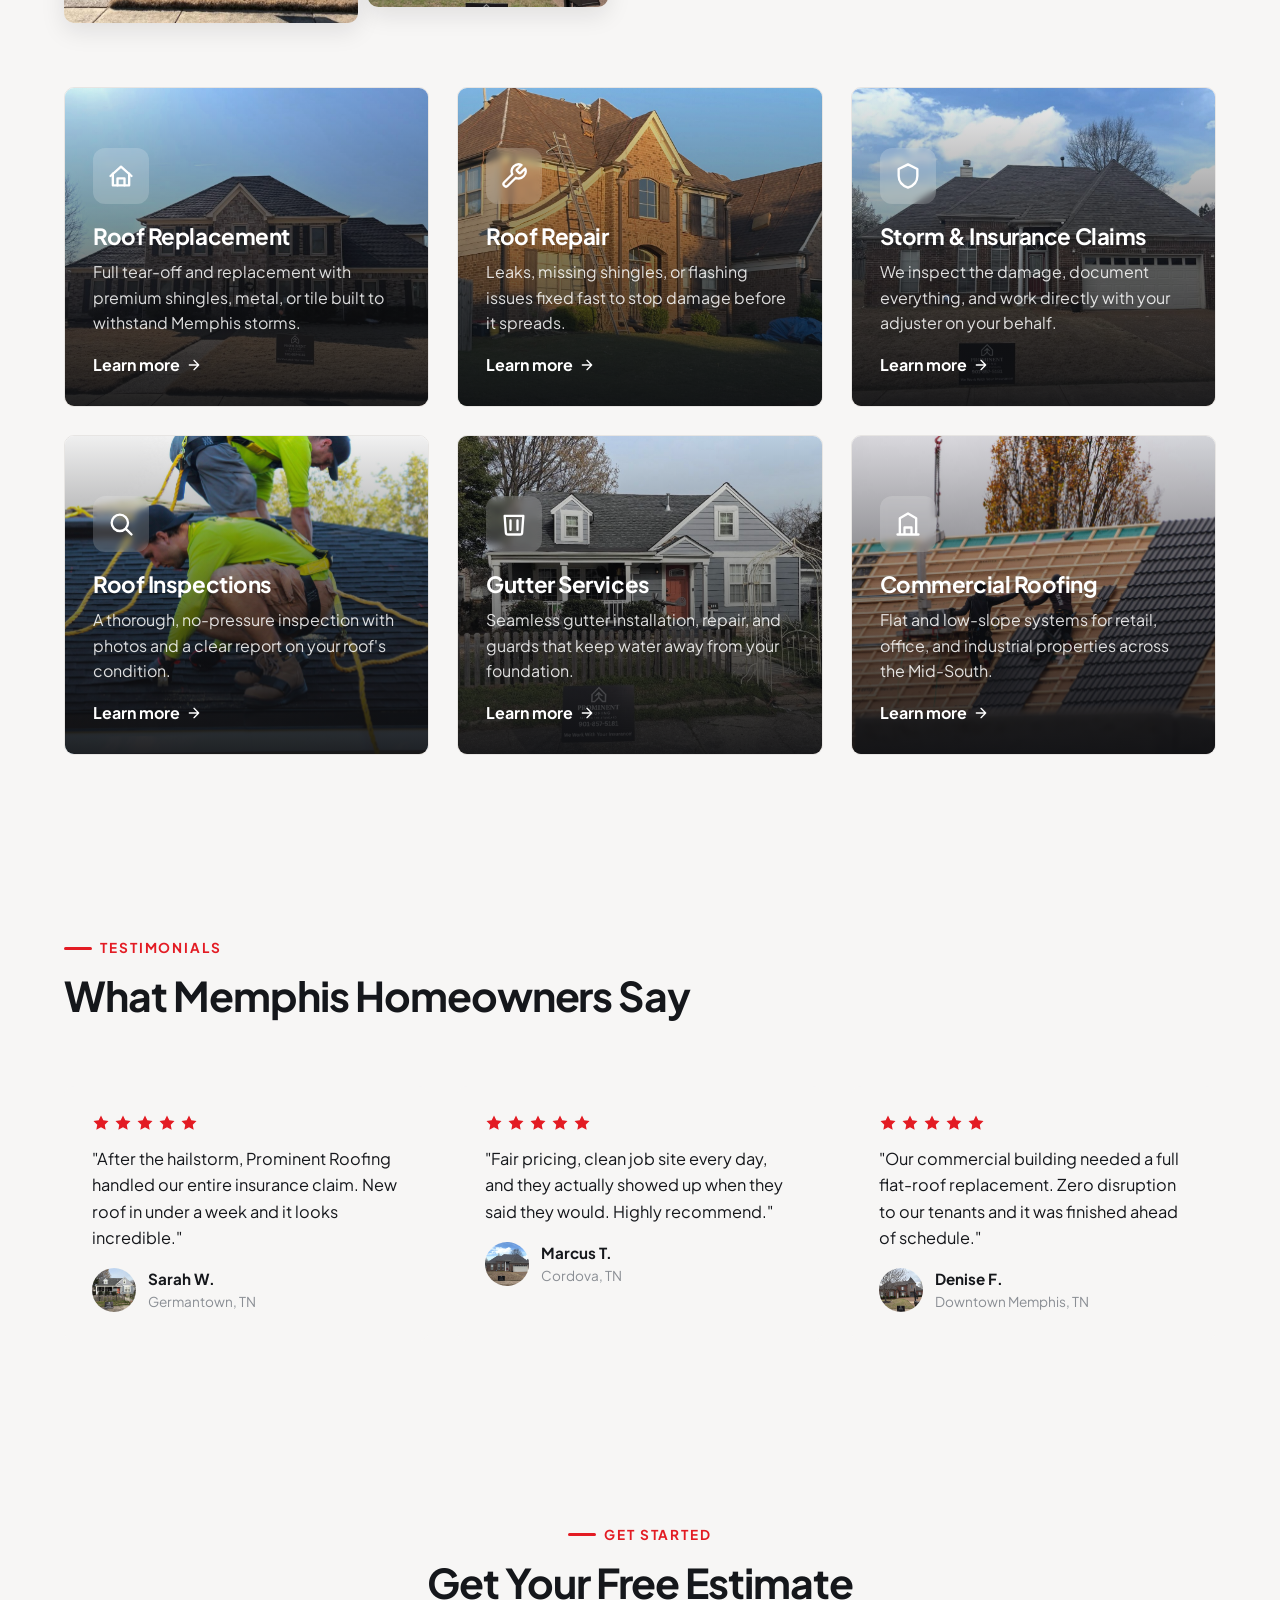
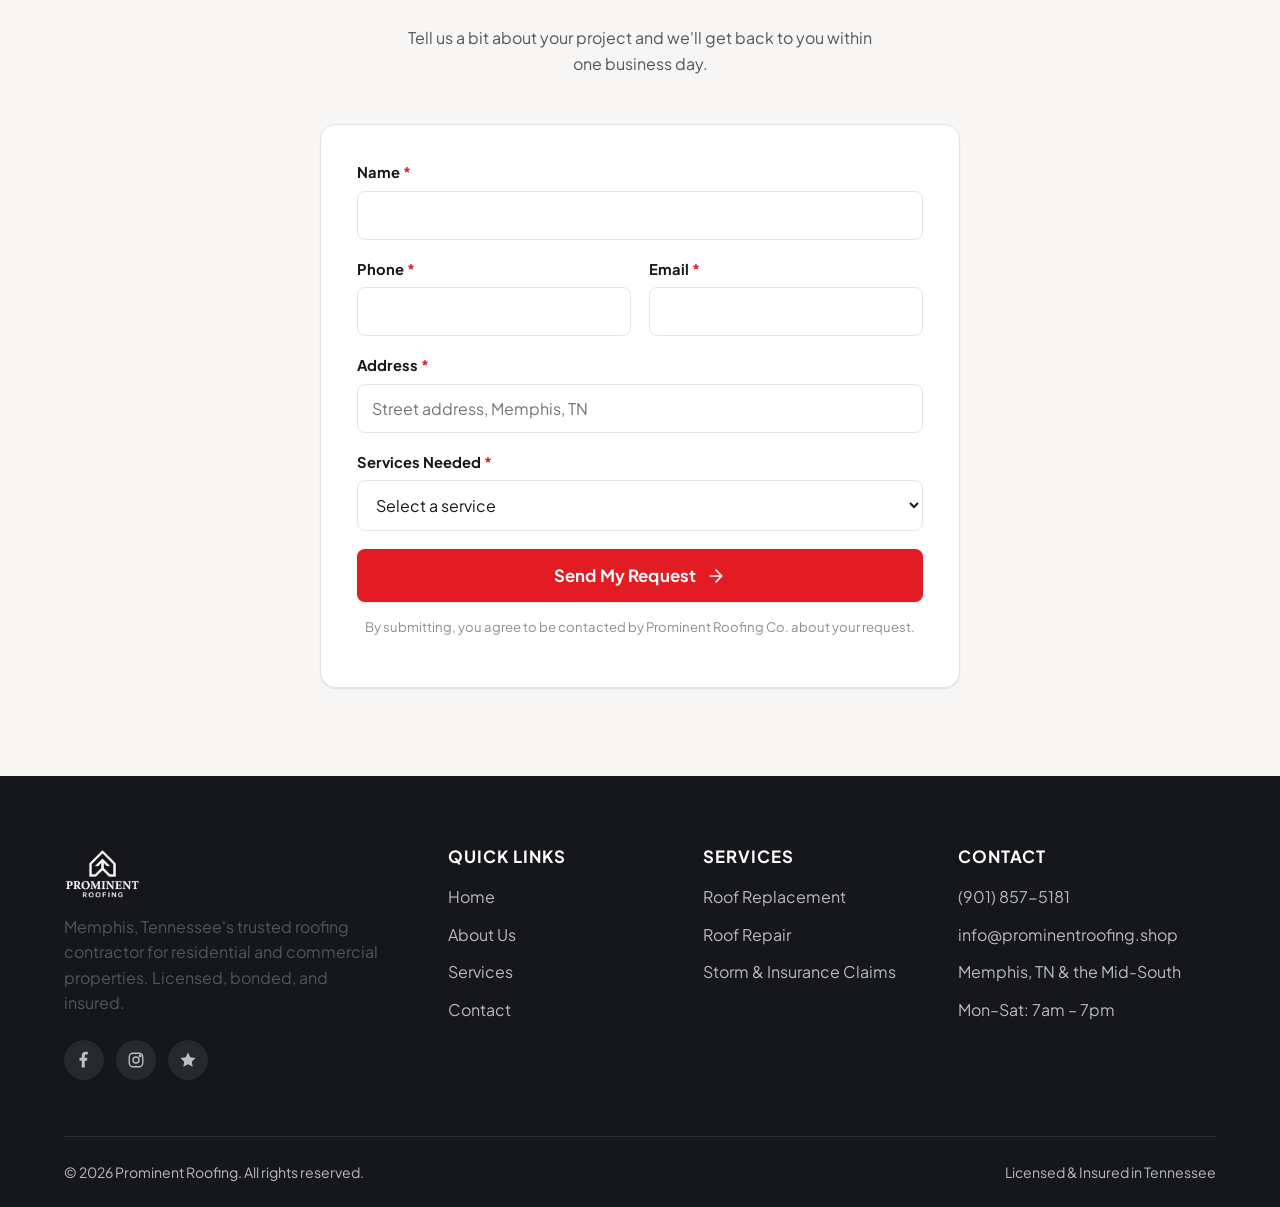
==== commit 44e58090: "Remove red CTA banners, dedupe About stat bar, update email - Removed the red CTA banner from Home (" ====
--- a/site/index.html
+++ b/site/index.html
@@ -350,21 +350,6 @@
     </div>
   </section>
 
-  <!-- CTA BANNER: red "Ready To Protect Your Home?" banner -->
-  <section>
-    <div class="container">
-      <div class="cta-banner">
-        <div>
-          <h2>Ready To Protect Your Home?</h2>
-          <p>Get a free, no-obligation roof inspection from a Memphis-based crew you can trust.</p>
-        </div>
-        <a href="contact.html" class="btn btn-outline-light">
-          Book A Free Consultation
-          <svg viewBox="0 0 24 24" fill="none" stroke="currentColor" stroke-width="2" stroke-linecap="round" stroke-linejoin="round" aria-hidden="true"><path d="M5 12h14M12 5l7 7-7 7"/></svg>
-        </a>
-      </div>
-    </div>
-  </section>
 
 </main>
 
@@ -403,7 +388,7 @@
         <h4>Contact</h4>
         <ul>
           <li><a href="tel:19018575181">(901) 857-5181</a></li>
-          <li><a href="mailto:info@prominentroofing.com">info@prominentroofing.com</a></li>
+          <li><a href="mailto:info@prominentroofing.shop">info@prominentroofing.shop</a></li>
           <li>Memphis, TN &amp; the Mid-South</li>
           <li>Mon&ndash;Sat: 7am &ndash; 7pm</li>
         </ul>
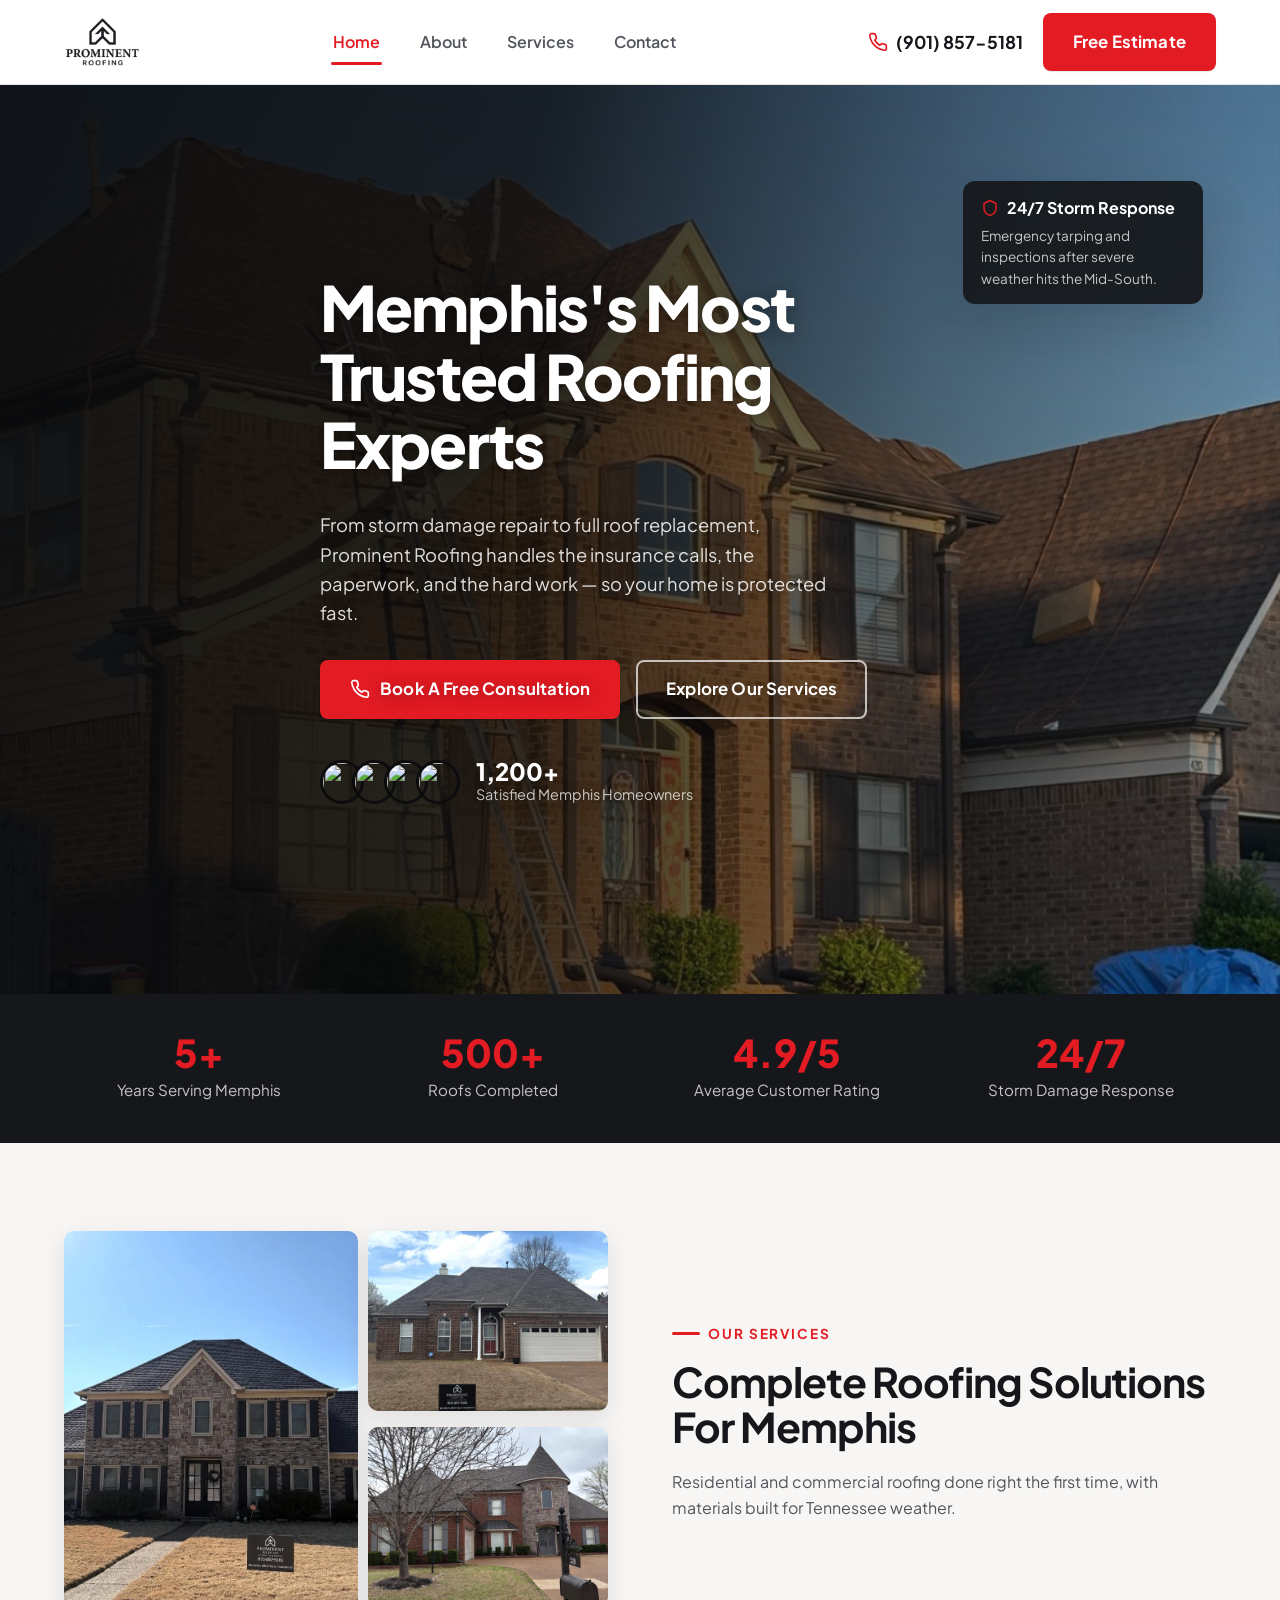
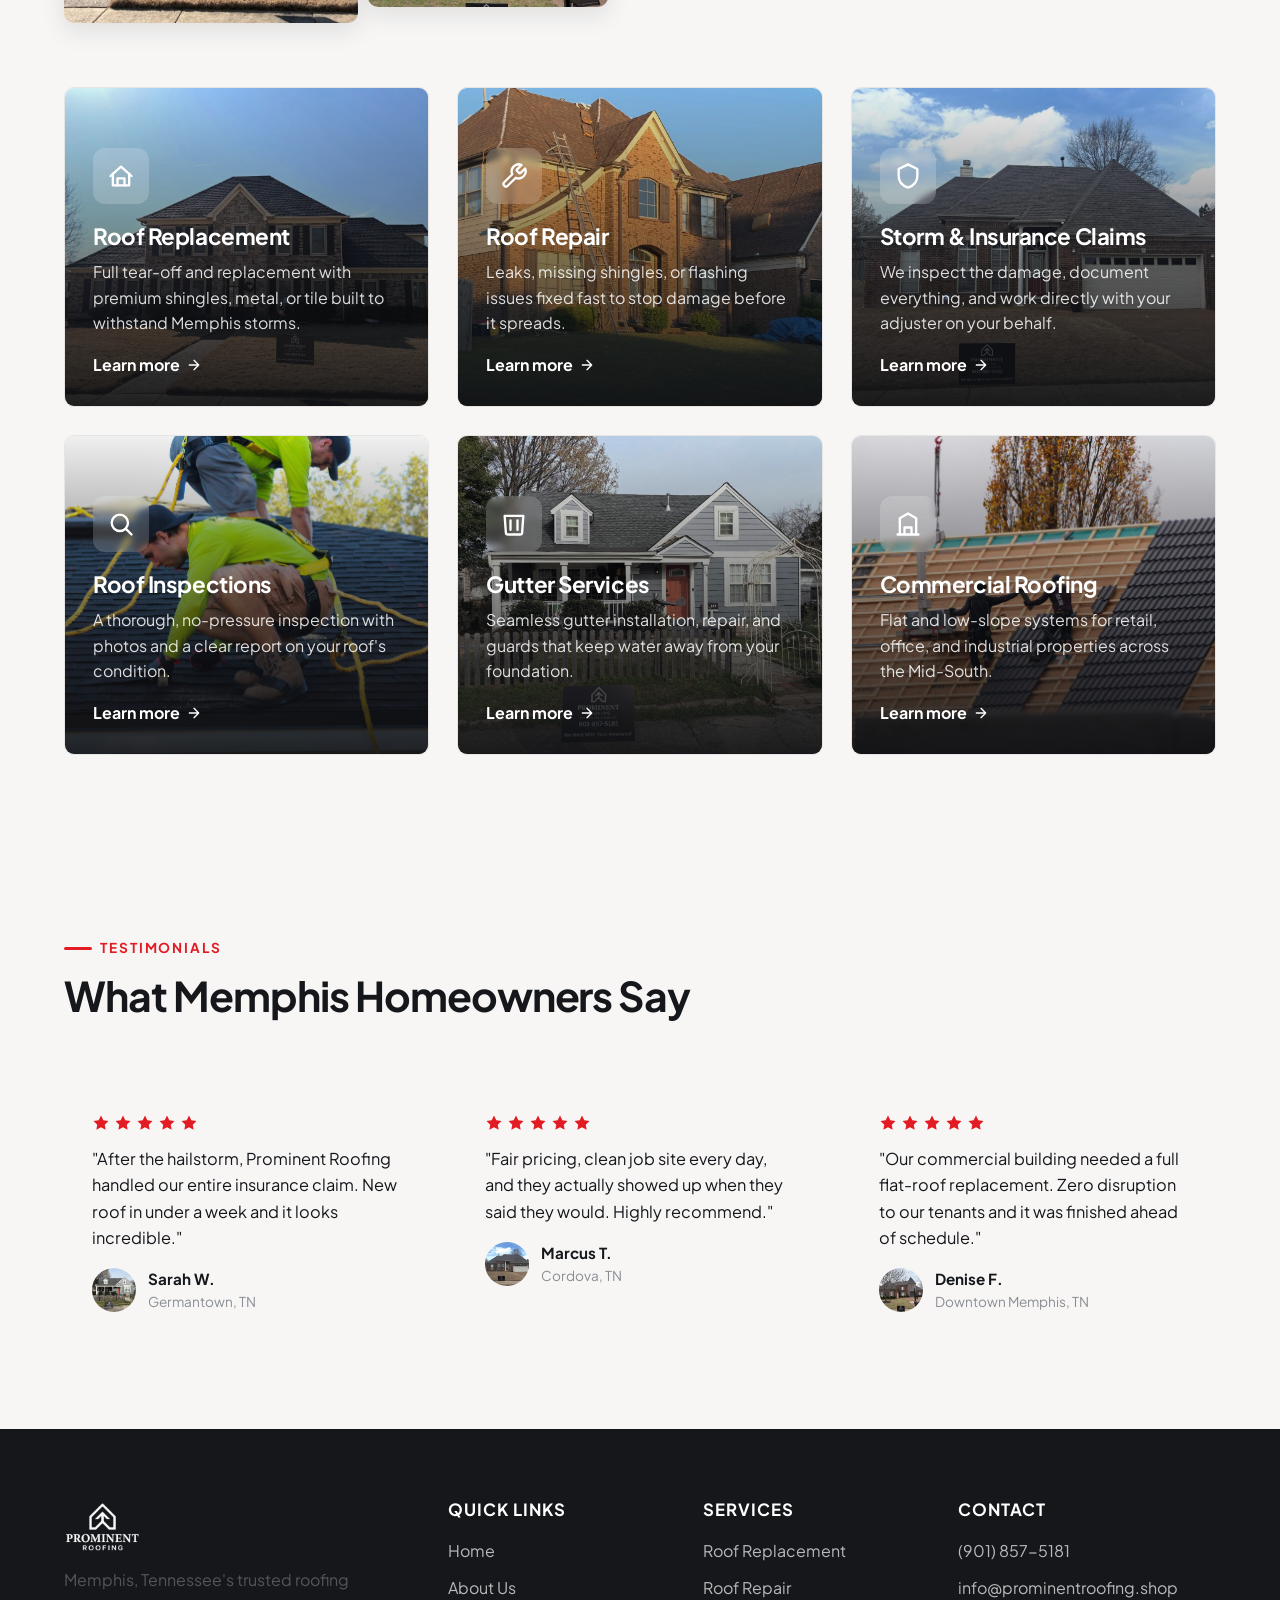
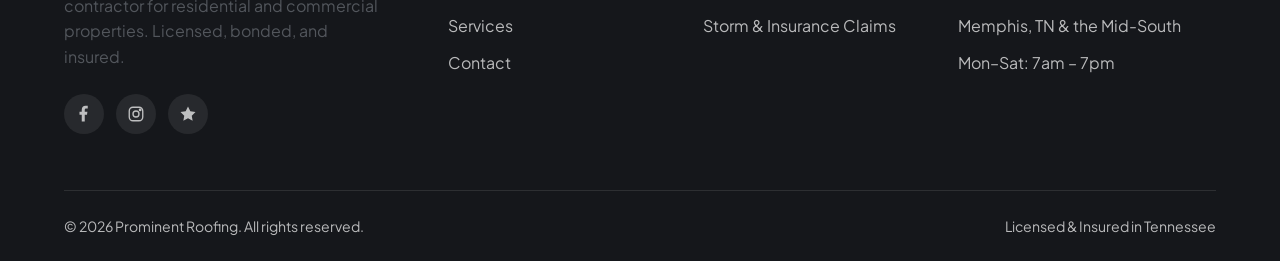
==== commit b43a59fd: "Remove homepage "Get Your Free Estimate" lead form section" ====
--- a/site/index.html
+++ b/site/index.html
@@ -288,67 +288,6 @@
     </div>
   </section>
 
-  <!-- GET A FREE ESTIMATE: short lead-capture form right on the homepage -->
-  <section style="background:var(--color-bg-soft);">
-    <div class="container">
-      <div class="section-head" style="justify-content:center;text-align:center;">
-        <div>
-          <div class="eyebrow" style="justify-content:center;">Get Started</div>
-          <h2>Get Your Free Estimate</h2>
-          <p class="lead" style="margin:0 auto;">Tell us a bit about your project and we'll get back to you within one business day.</p>
-        </div>
-      </div>
-
-      <div class="form-card" style="max-width:640px;margin:0 auto;">
-        <form id="home-contact-form" novalidate>
-          <div class="field">
-            <label for="home-name">Name <span class="required">*</span></label>
-            <input type="text" id="home-name" name="name" autocomplete="name" required>
-          </div>
-
-          <div class="form-row">
-            <div class="field">
-              <label for="home-phone">Phone <span class="required">*</span></label>
-              <input type="tel" id="home-phone" name="phone" autocomplete="tel" required>
-            </div>
-            <div class="field">
-              <label for="home-email">Email <span class="required">*</span></label>
-              <input type="email" id="home-email" name="email" autocomplete="email" required>
-            </div>
-          </div>
-
-          <div class="field">
-            <label for="home-address">Address <span class="required">*</span></label>
-            <input type="text" id="home-address" name="address" autocomplete="street-address" placeholder="Street address, Memphis, TN" required>
-          </div>
-
-          <div class="field">
-            <label for="home-service">Services Needed <span class="required">*</span></label>
-            <select id="home-service" name="service" required>
-              <option value="" selected disabled>Select a service</option>
-              <option value="roof-replacement">Roof Replacement</option>
-              <option value="roof-repair">Roof Repair</option>
-              <option value="storm-insurance">Storm &amp; Insurance Claim</option>
-              <option value="inspection">Roof Inspection</option>
-              <option value="gutters">Gutter Services</option>
-              <option value="commercial">Commercial Roofing</option>
-              <option value="other">Not Sure / Other</option>
-            </select>
-          </div>
-
-          <button type="submit" class="btn btn-primary btn-block">
-            Send My Request
-            <svg viewBox="0 0 24 24" fill="none" stroke="currentColor" stroke-width="2" stroke-linecap="round" stroke-linejoin="round" aria-hidden="true"><path d="M5 12h14M12 5l7 7-7 7"/></svg>
-          </button>
-          <p class="field-help" style="margin-top:14px;text-align:center;">By submitting, you agree to be contacted by Prominent Roofing Co. about your request.</p>
-
-          <div id="home-form-success" role="status" style="display:none;margin-top:18px;padding:16px 18px;border-radius:8px;background:var(--color-primary-light);color:var(--color-ink);font-weight:600;">
-            Thanks &mdash; your request has been received. We'll reach out shortly.
-          </div>
-        </form>
-      </div>
-    </div>
-  </section>
 
 
 </main>
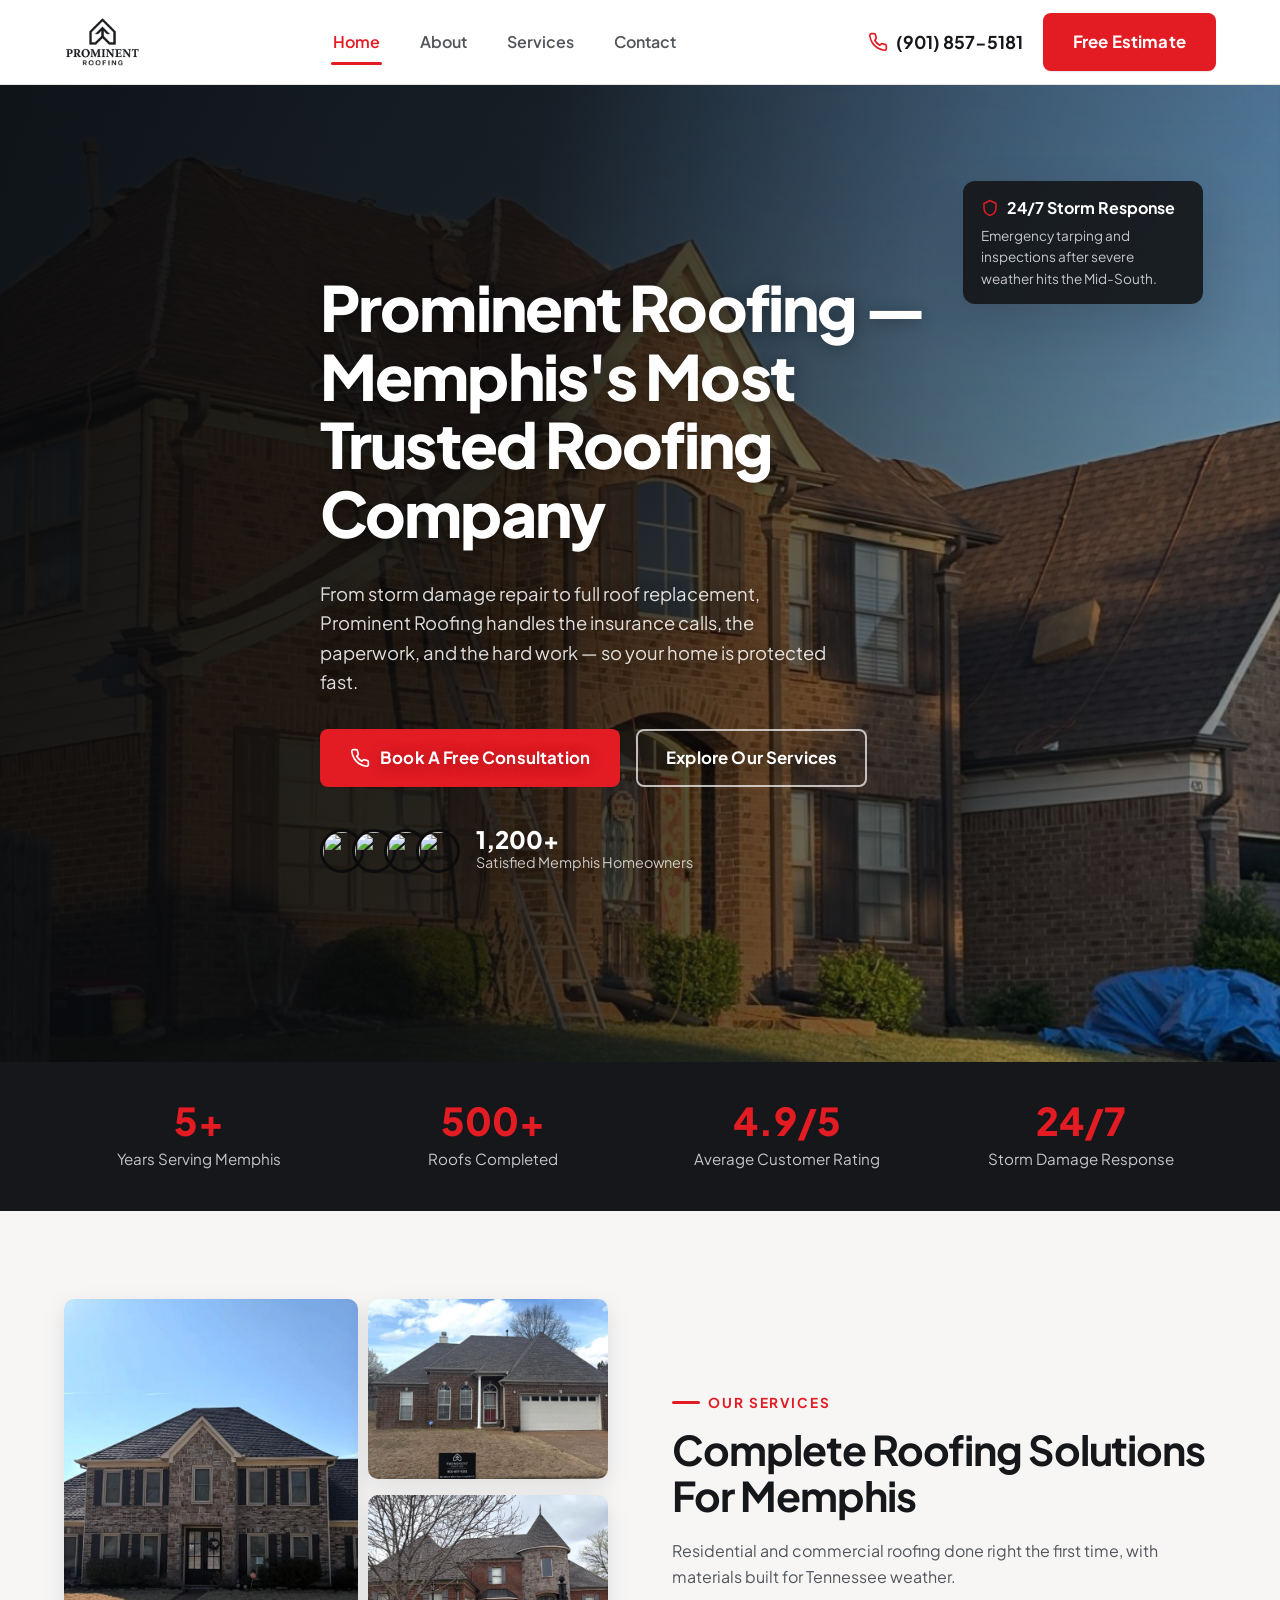
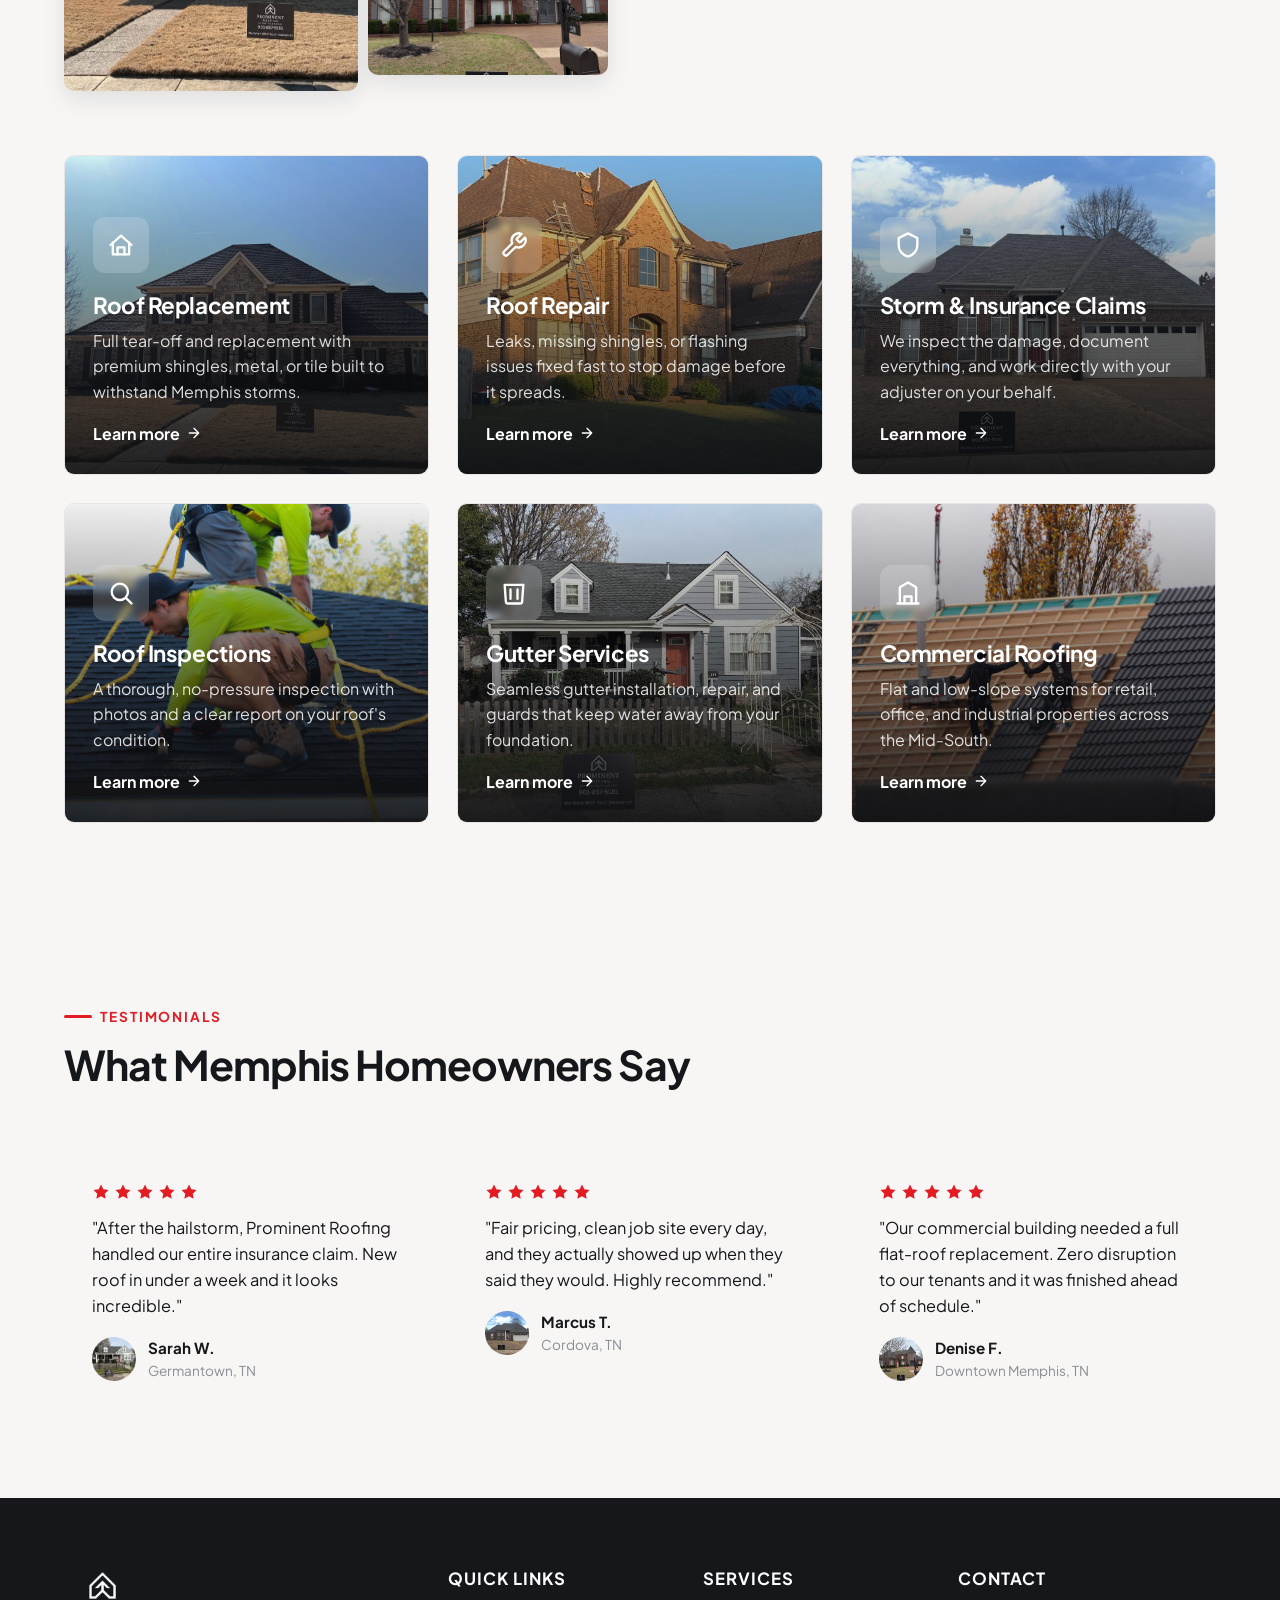
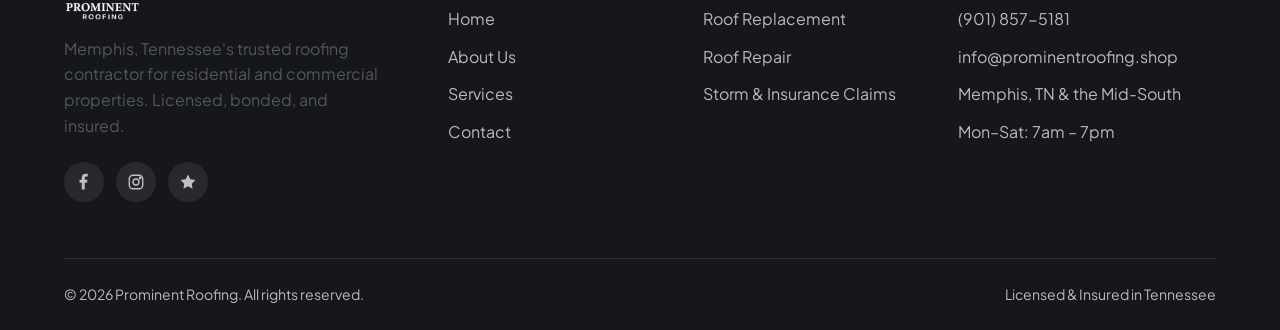
==== commit cf236666: "Update homepage headline to include company name" ====
--- a/site/index.html
+++ b/site/index.html
@@ -65,7 +65,7 @@
     </div>
     <div class="container">
       <div class="hero-content">
-        <h1>Memphis's Most Trusted Roofing Experts</h1>
+        <h1>Prominent Roofing &mdash; Memphis's Most Trusted Roofing Company</h1>
         <p class="lead">From storm damage repair to full roof replacement, Prominent Roofing handles the insurance calls, the paperwork, and the hard work &mdash; so your home is protected fast.</p>
         <div class="hero-actions">
           <a href="contact.html" class="btn btn-primary">
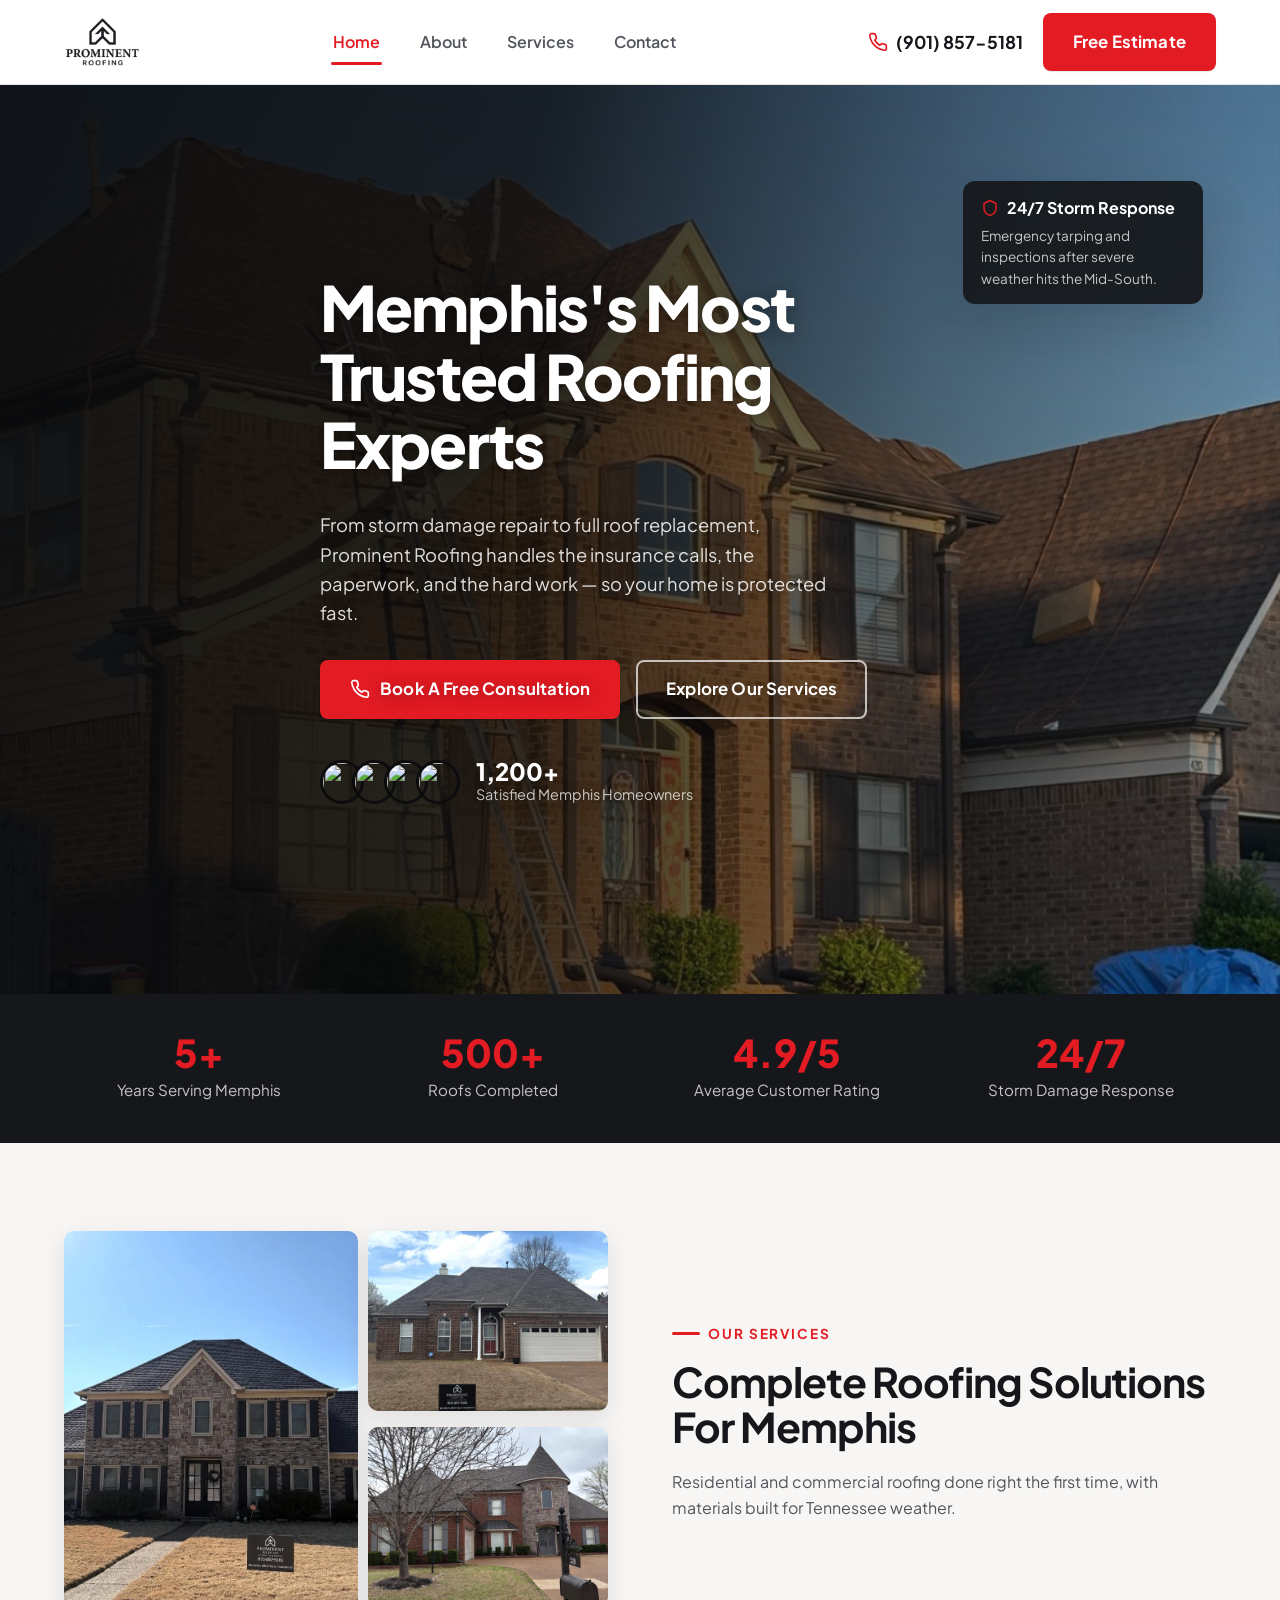
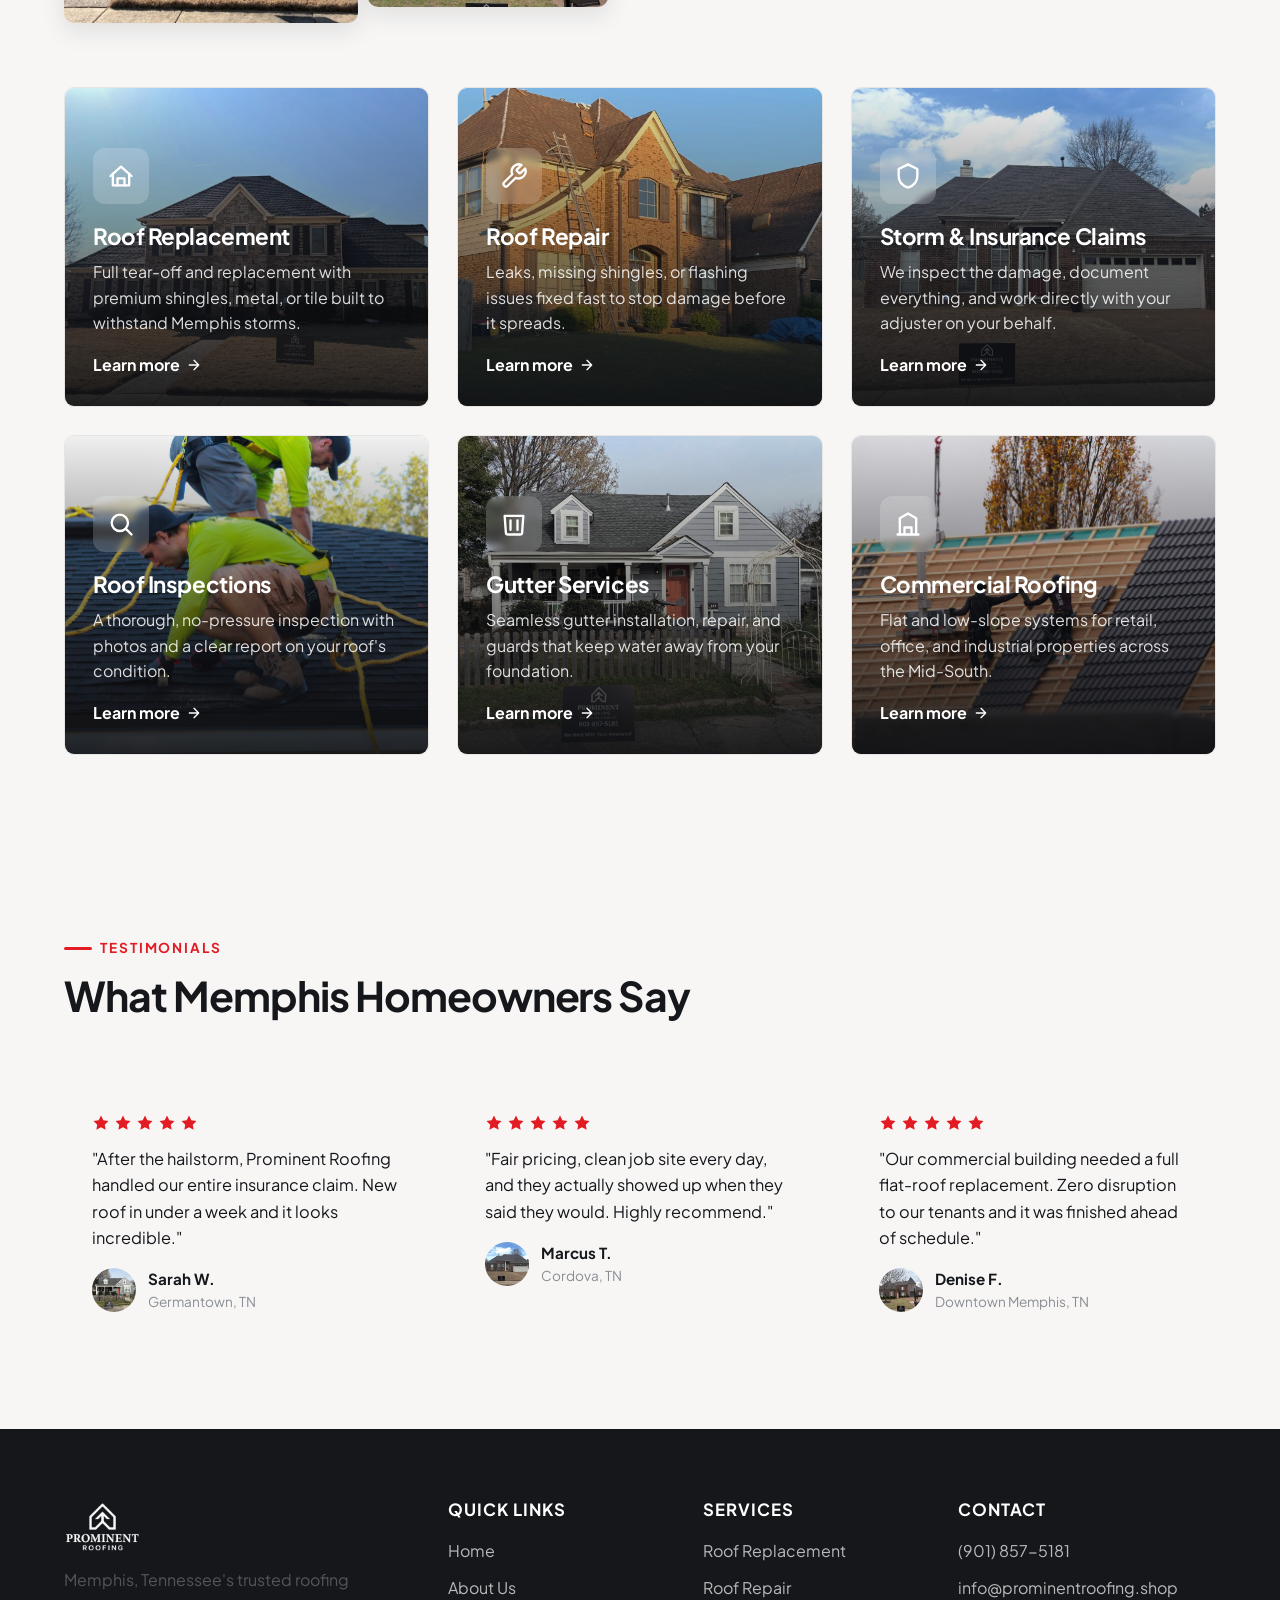
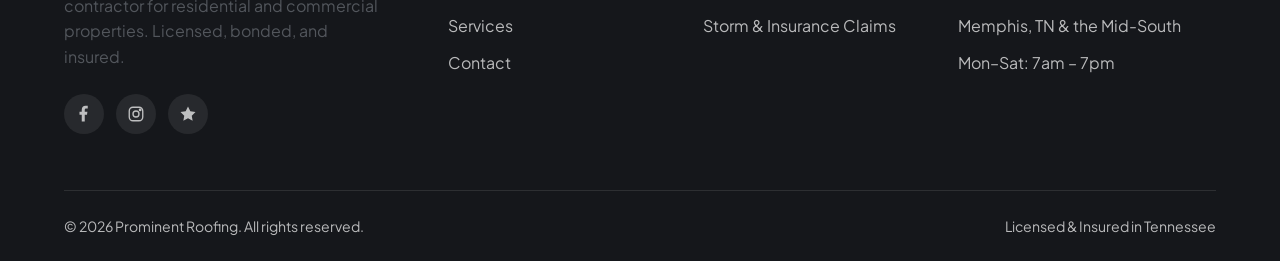
==== commit 32746e6d: "Revert homepage headline back to original wording" ====
--- a/site/index.html
+++ b/site/index.html
@@ -65,7 +65,7 @@
     </div>
     <div class="container">
       <div class="hero-content">
-        <h1>Prominent Roofing &mdash; Memphis's Most Trusted Roofing Company</h1>
+        <h1>Memphis's Most Trusted Roofing Experts</h1>
         <p class="lead">From storm damage repair to full roof replacement, Prominent Roofing handles the insurance calls, the paperwork, and the hard work &mdash; so your home is protected fast.</p>
         <div class="hero-actions">
           <a href="contact.html" class="btn btn-primary">
